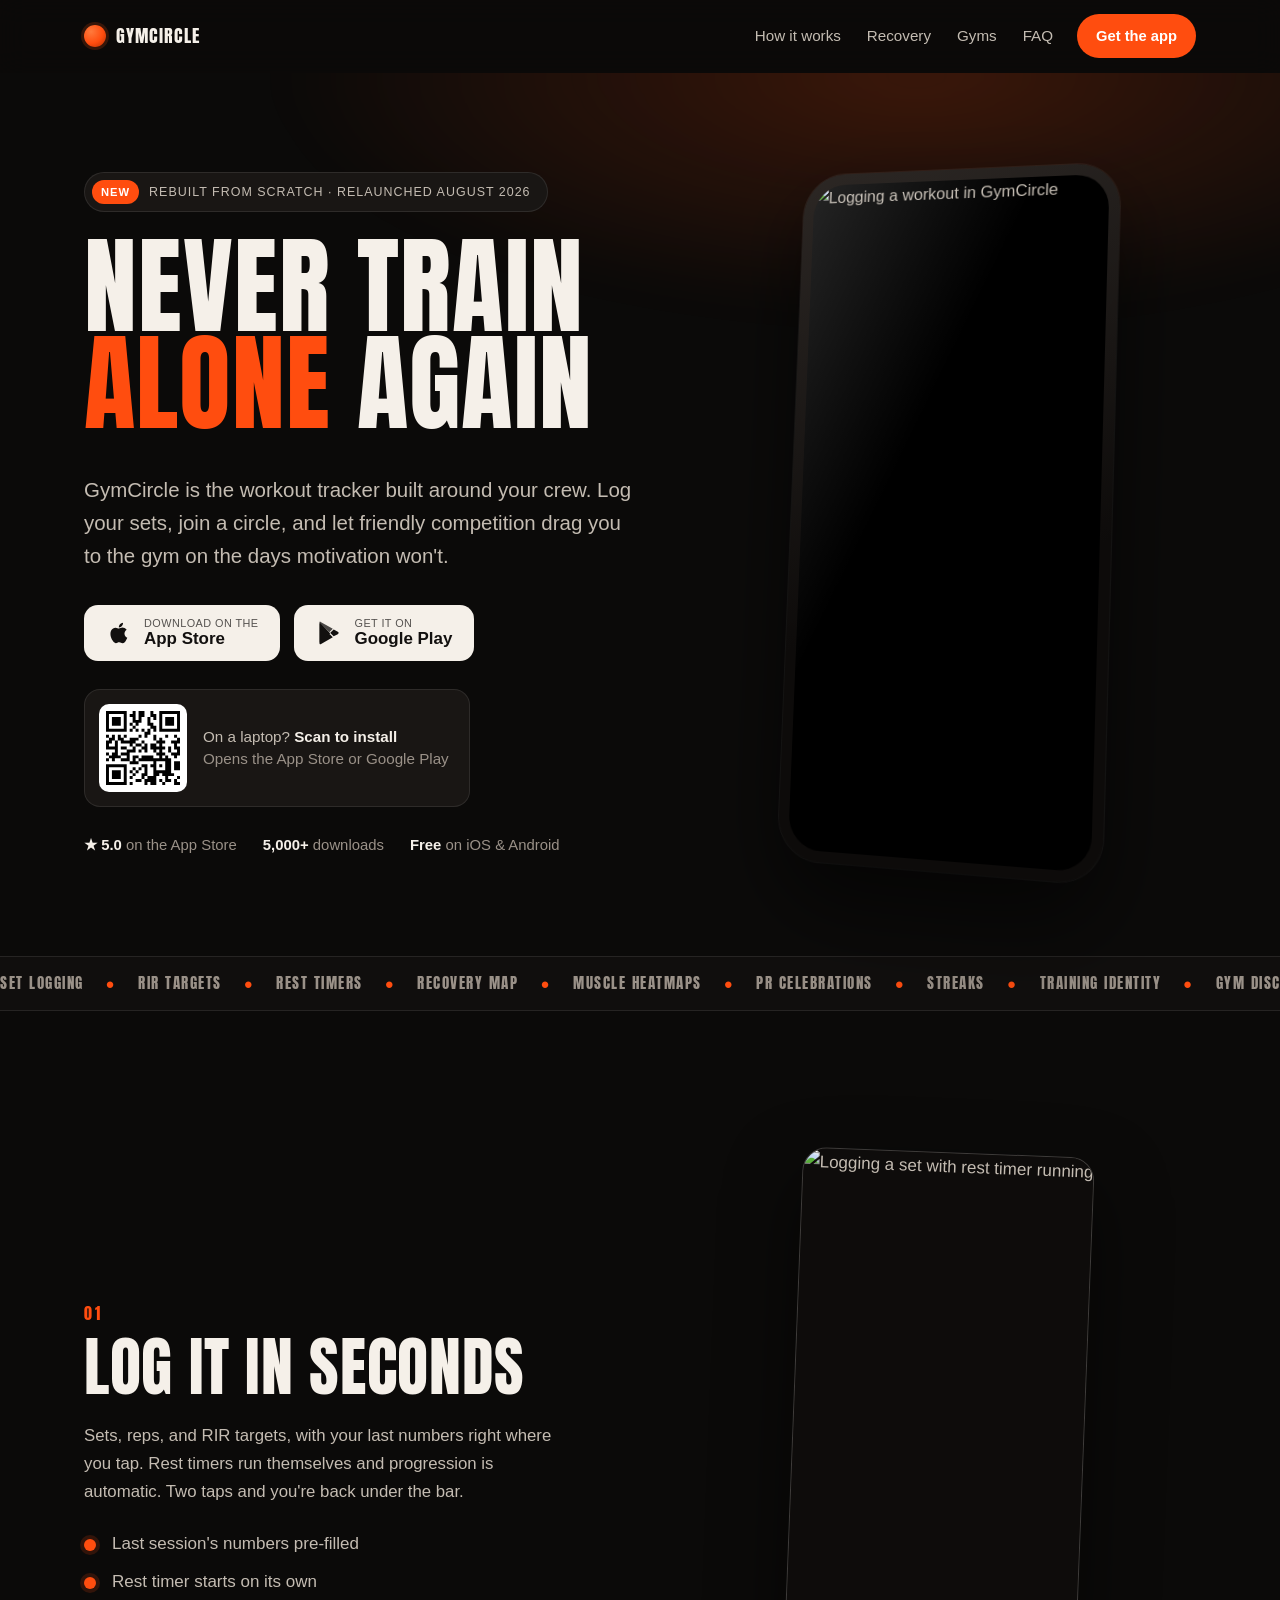
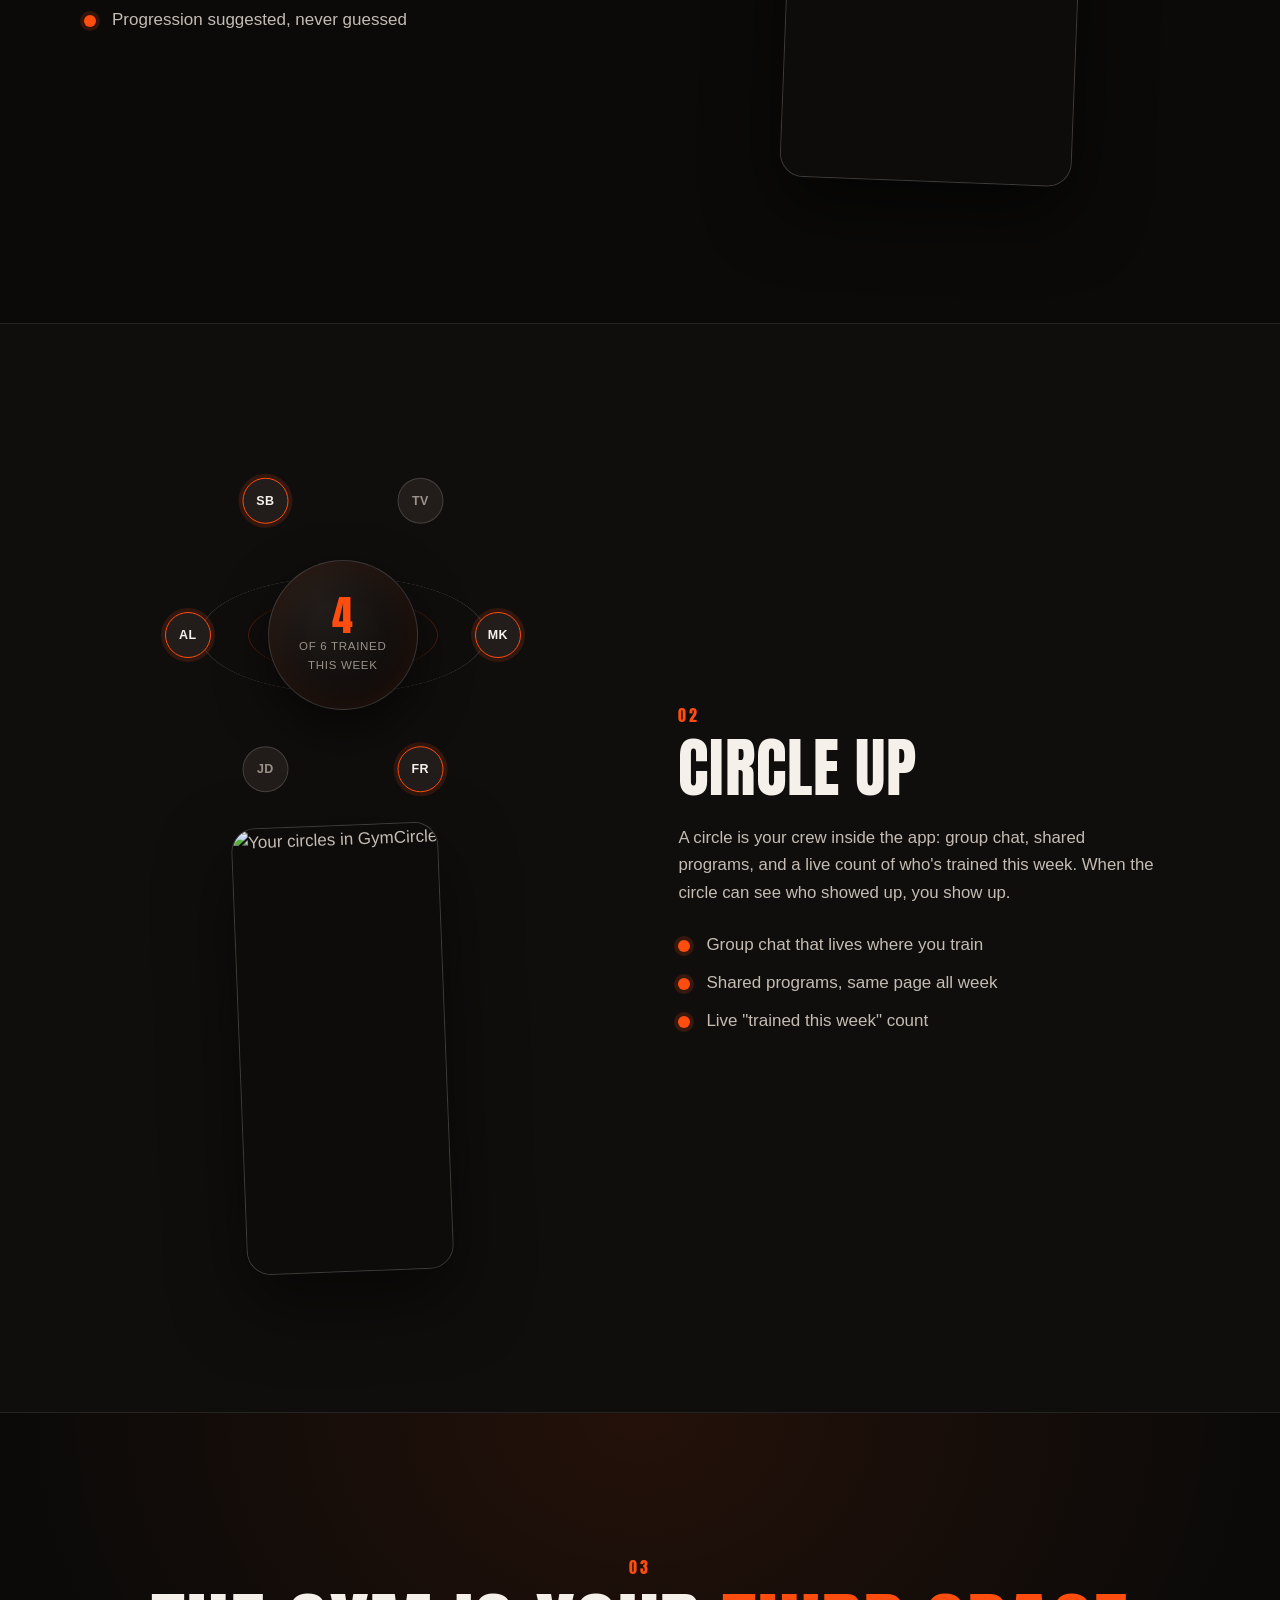
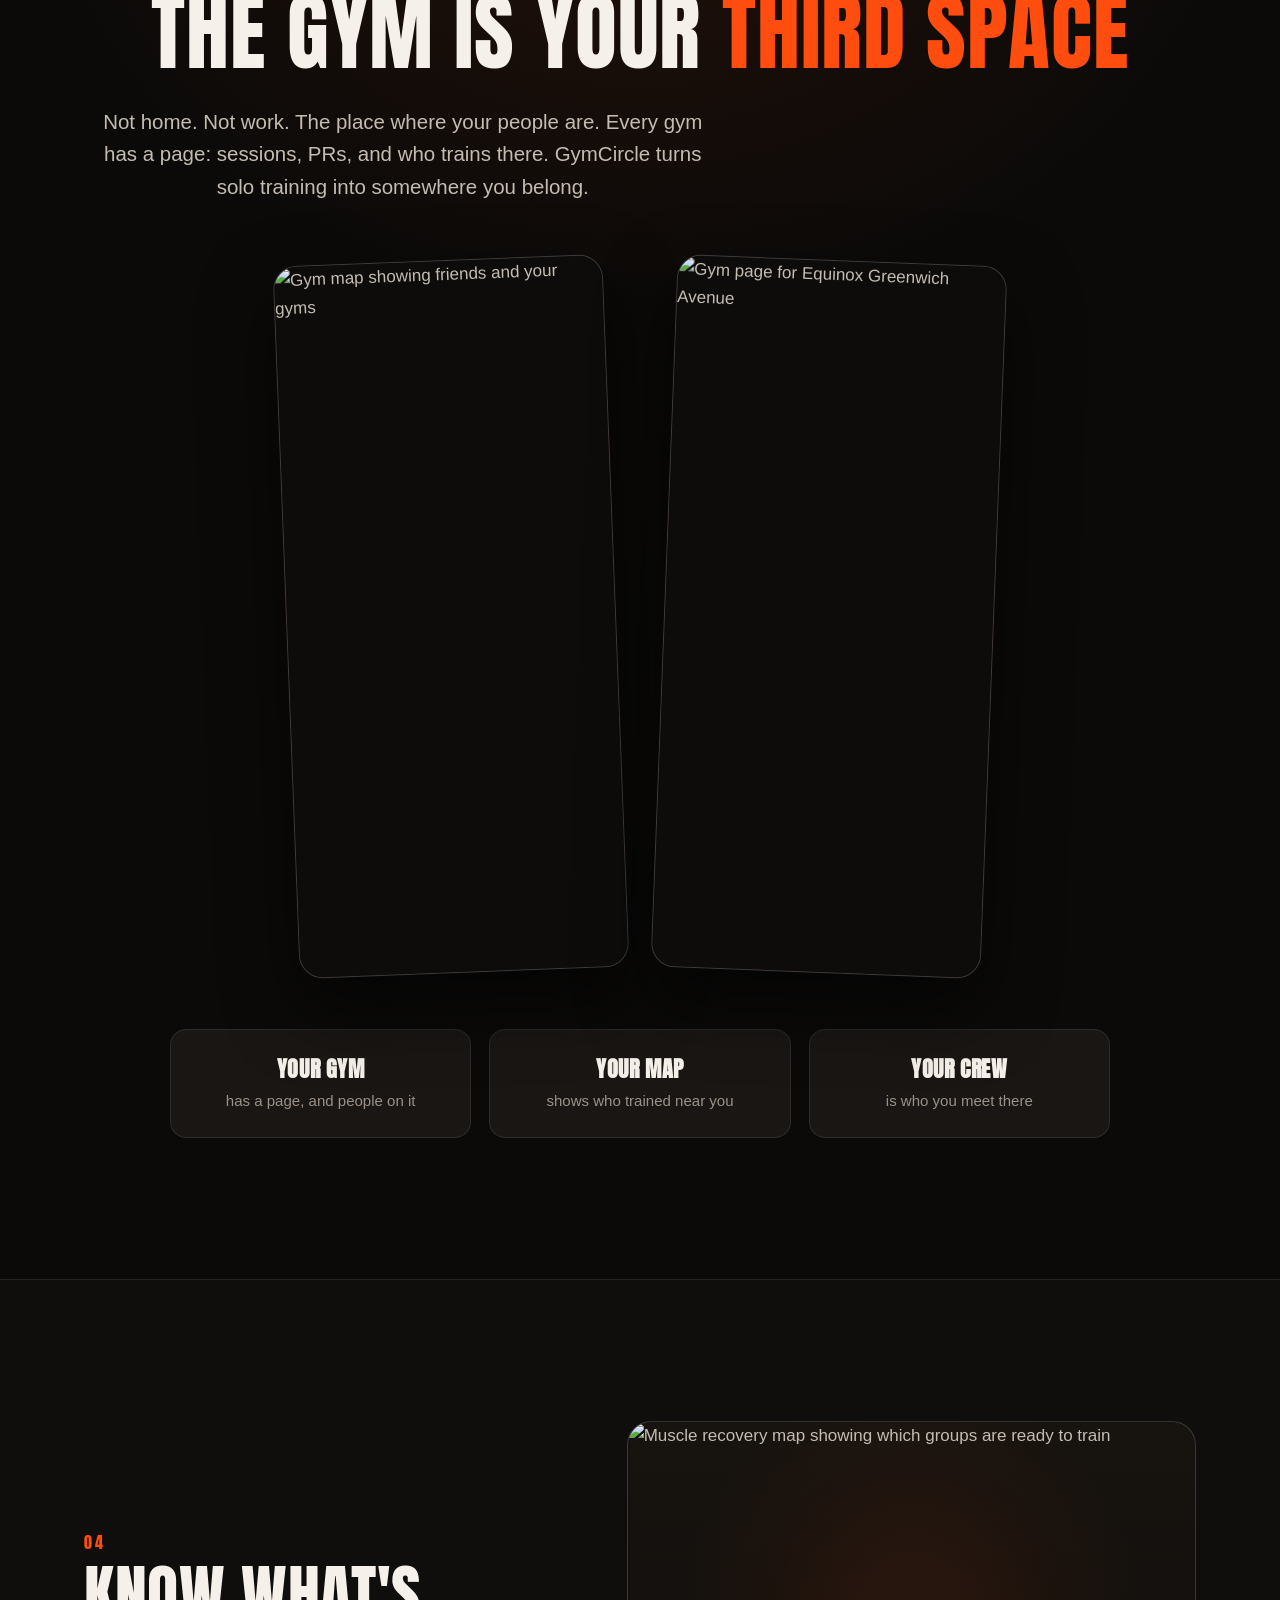
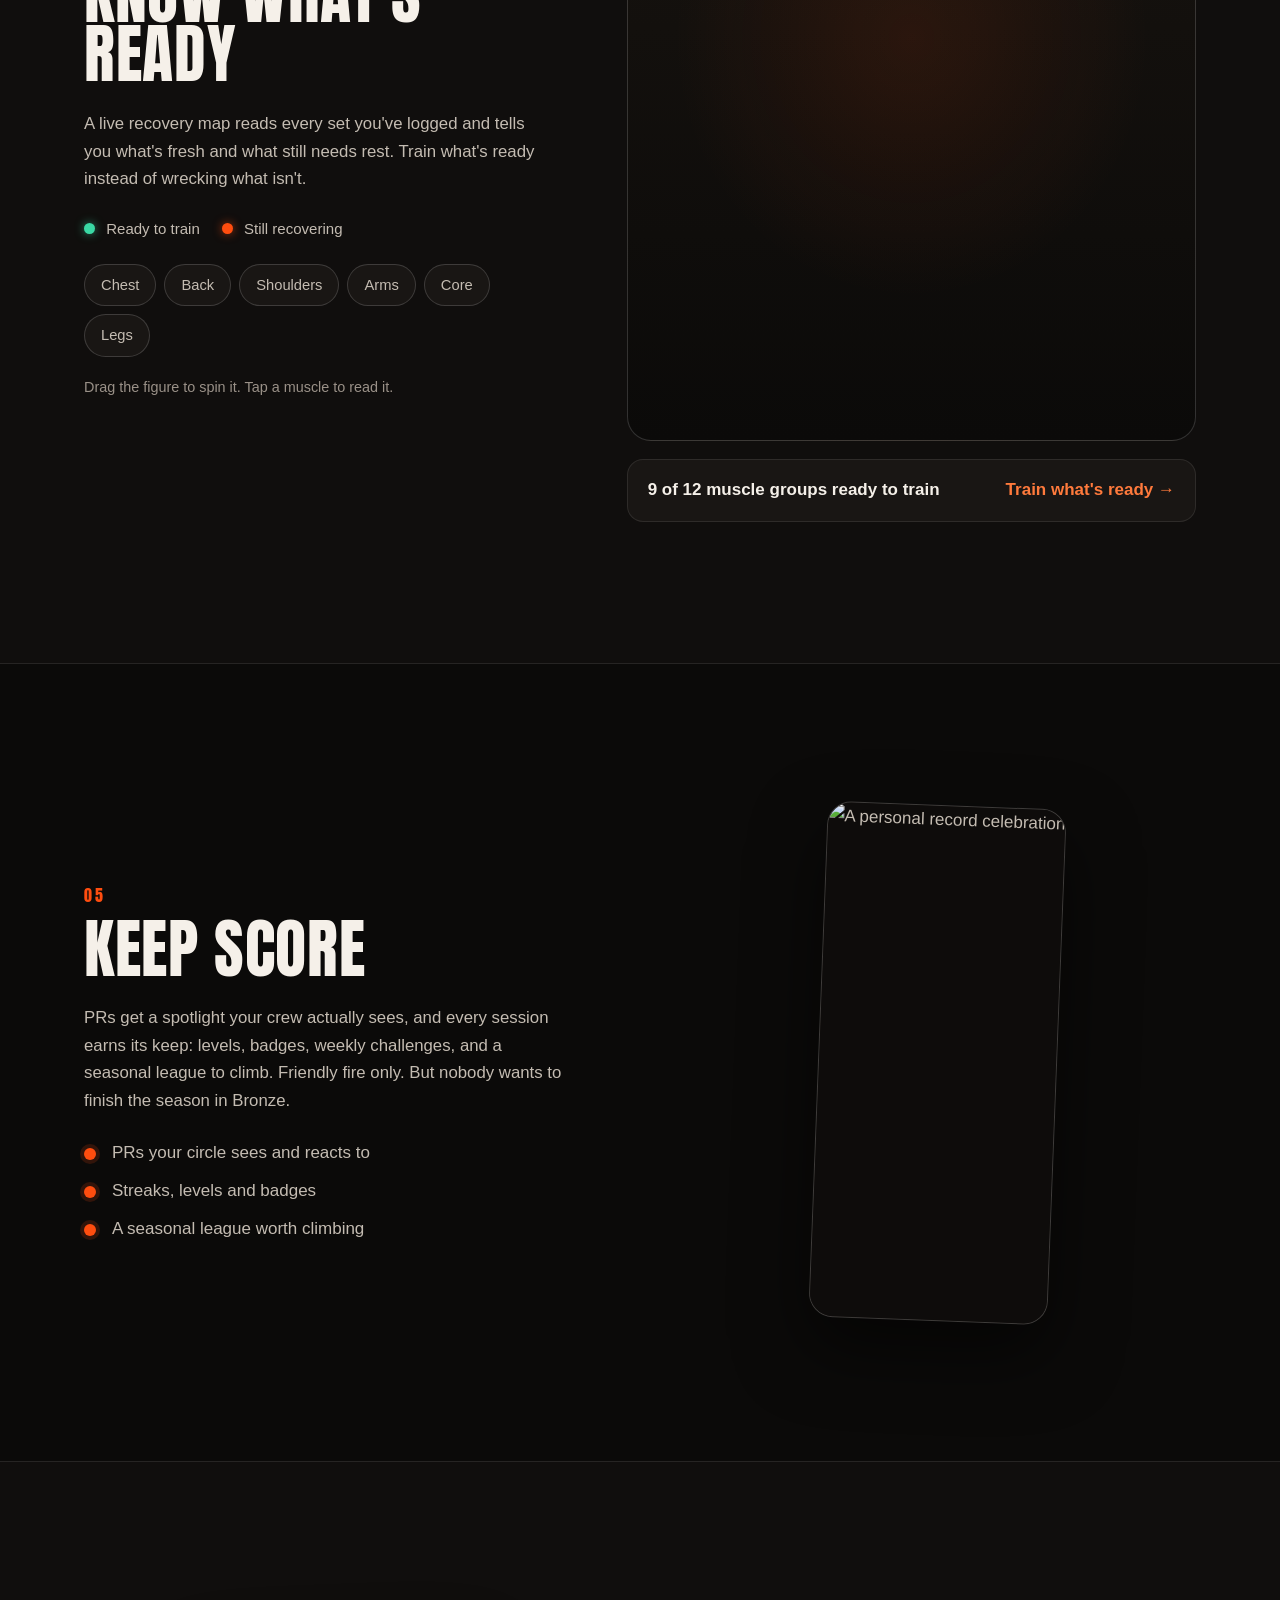
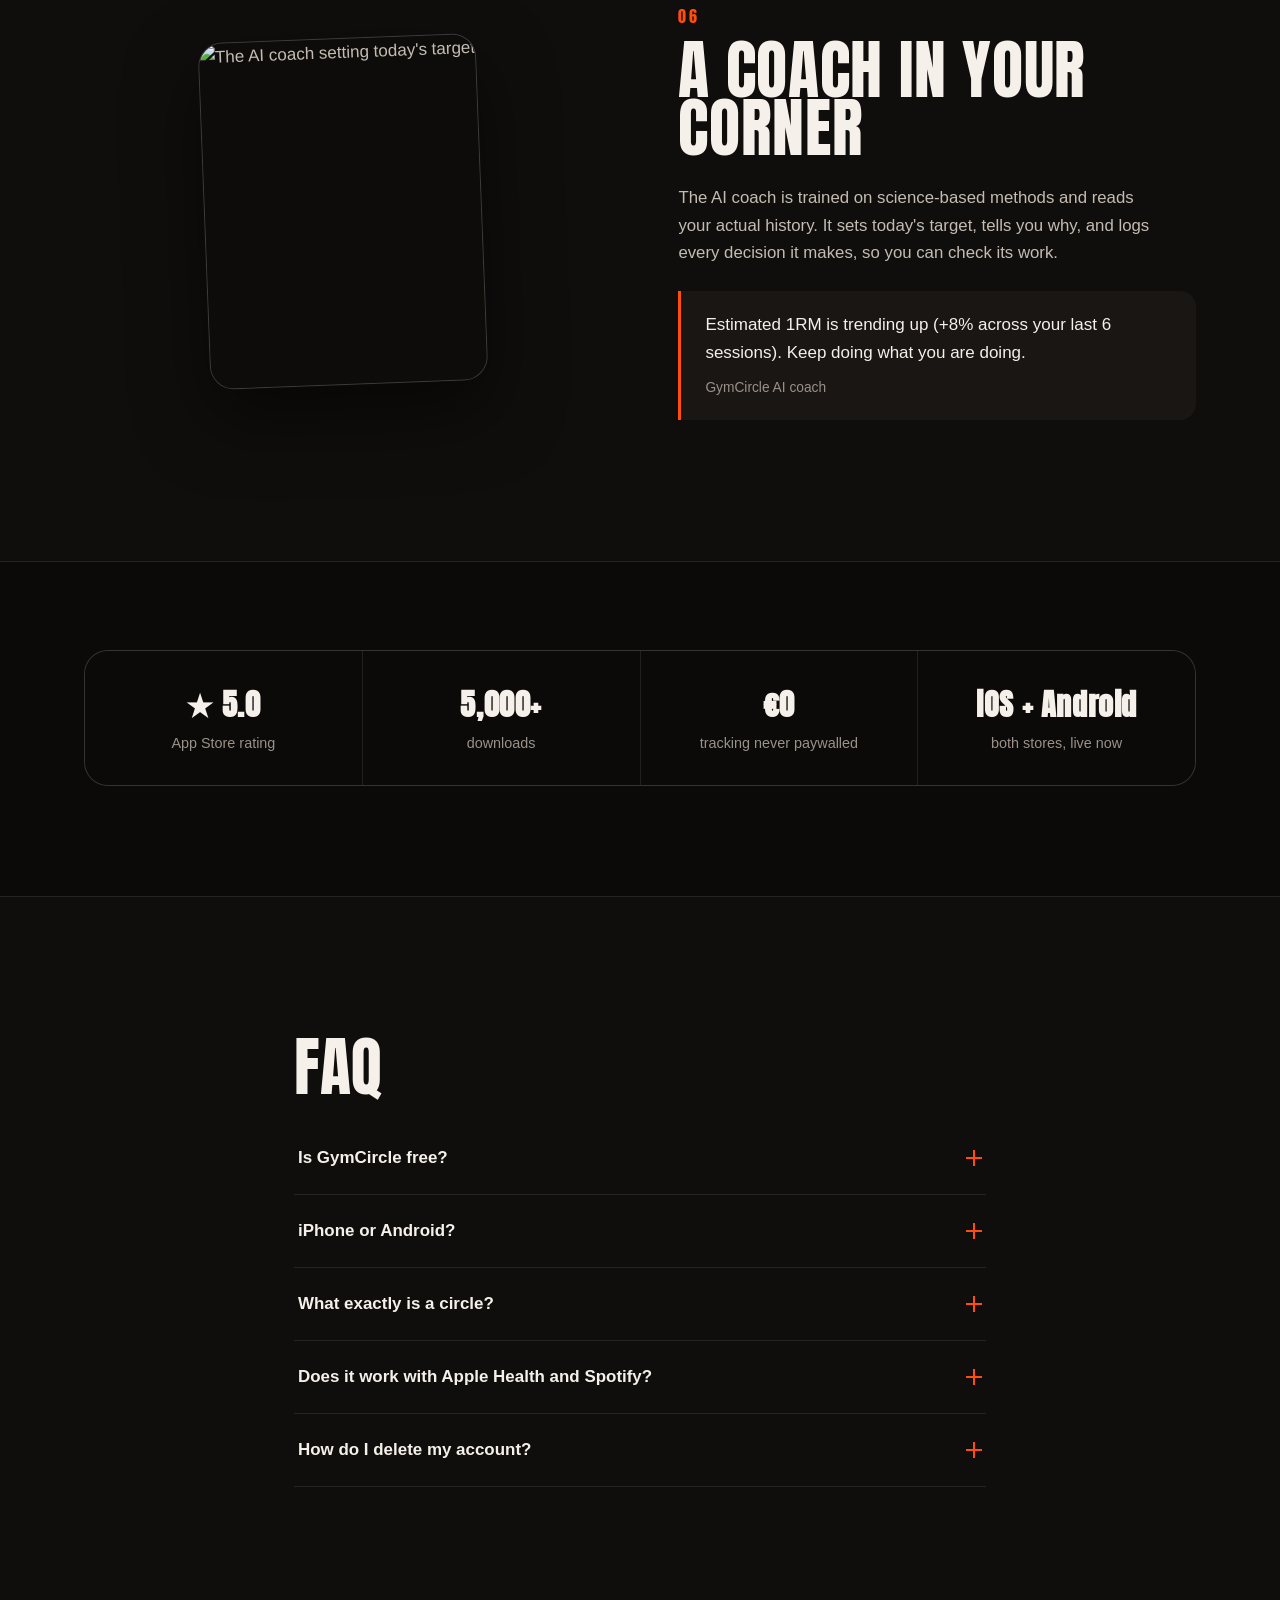
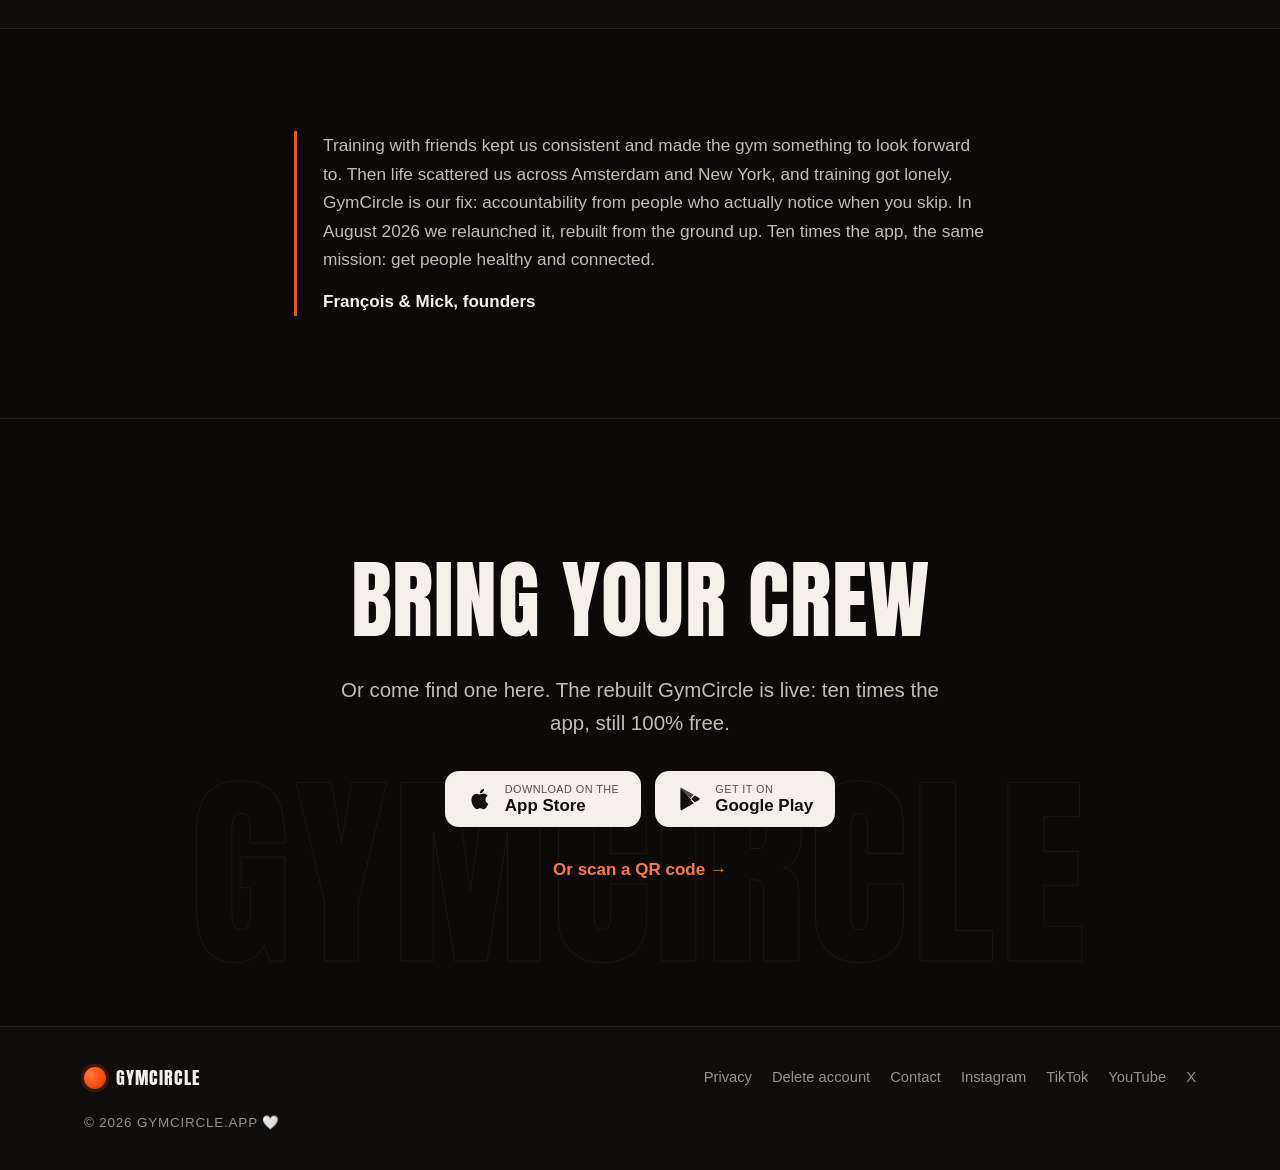
==== gymcircle-site/index.html @ f896c189 "Add rebuilt GymCircle landing page with interactive 3D recovery map Drop-in static replacement for t" ====
<!DOCTYPE html>
<html lang="en">
<head>
<meta charset="UTF-8">
<meta name="viewport" content="width=device-width, initial-scale=1.0">
<title>GymCircle · Social Workout Tracker · Train With Your Crew</title>
<meta name="description" content="The workout tracker built around your crew. Log your sets, join a circle, and let friendly competition drag you to the gym on the days motivation won't. Free on iOS &amp; Android.">
<link rel="canonical" href="https://www.gymcircle.app/">
<meta name="apple-itunes-app" content="app-id=6470938207">
<meta name="theme-color" content="#0B0A09">
<meta property="og:type" content="website">
<meta property="og:url" content="https://www.gymcircle.app/">
<meta property="og:title" content="GymCircle: Never train alone again">
<meta property="og:description" content="The workout tracker built around your crew. Free on iOS &amp; Android.">
<meta property="og:image" content="https://www.gymcircle.app/shots/train.png">
<meta name="twitter:card" content="summary_large_image">
<link rel="icon" href="/favicon.svg" type="image/svg+xml">
<link rel="preload" href="assets/fonts/anton-latin-400-normal.woff2" as="font" type="font/woff2" crossorigin>
<link rel="stylesheet" href="assets/css/styles.css">
<script type="application/ld+json">
{
  "@context": "https://schema.org",
  "@type": "MobileApplication",
  "name": "GymCircle",
  "applicationCategory": "HealthApplication",
  "operatingSystem": "iOS, Android",
  "offers": { "@type": "Offer", "price": "0", "priceCurrency": "USD" },
  "url": "https://www.gymcircle.app/",
  "downloadUrl": "https://apps.apple.com/us/app/gymcircle/id6470938207"
}
</script>
</head>
<body id="top">

<a class="skip-link" href="#main">Skip to content</a>

<!-- ============ NAV ============ -->
<header class="nav" id="nav">
  <div class="wrap nav__inner">
    <a class="brand" href="#top" aria-label="GymCircle home">
      <span class="brand__mark" aria-hidden="true"></span>
      <span class="brand__word">GYMCIRCLE</span>
    </a>
    <nav class="nav__links" aria-label="Primary">
      <a href="#how">How it works</a>
      <a href="#body">Recovery</a>
      <a href="#gyms">Gyms</a>
      <a href="#faq">FAQ</a>
    </nav>
    <button class="btn btn--primary btn--sm js-qr-open" data-track="nav_get_app">Get the app</button>
  </div>
</header>

<main id="main">

<!-- ============ HERO ============ -->
<section class="hero">
  <div class="hero__glow" aria-hidden="true"></div>
  <div class="wrap hero__inner">
    <div class="hero__copy">
      <p class="eyebrow"><span class="eyebrow__tag">NEW</span> Rebuilt from scratch · Relaunched August 2026</p>
      <h1 class="display display--xl">Never train <em>alone</em> again</h1>
      <p class="lede">GymCircle is the workout tracker built around your crew. Log your sets, join a circle, and let friendly competition drag you to the gym on the days motivation won't.</p>

      <div class="cta-row">
        <a class="store-btn" href="https://apps.apple.com/us/app/gymcircle/id6470938207" data-track="hero_appstore">
          <svg class="store-btn__icon" viewBox="0 0 24 24" aria-hidden="true"><path fill="currentColor" d="M17.05 12.54c-.02-2.4 1.96-3.55 2.05-3.61-1.12-1.63-2.86-1.86-3.48-1.89-1.48-.15-2.89.87-3.64.87-.75 0-1.91-.85-3.14-.83-1.61.02-3.1.94-3.93 2.38-1.68 2.9-.43 7.2 1.2 9.55.8 1.15 1.75 2.44 3 2.39 1.21-.05 1.66-.78 3.12-.78 1.46 0 1.87.78 3.14.75 1.3-.02 2.12-1.17 2.91-2.33.92-1.33 1.3-2.62 1.32-2.69-.03-.01-2.53-.97-2.55-3.85M14.7 5.5c.66-.8 1.11-1.92.99-3.03-.95.04-2.11.63-2.8 1.43-.61.71-1.15 1.85-1.01 2.94 1.06.08 2.15-.54 2.82-1.34"/></svg>
          <span><small>Download on the</small><strong>App Store</strong></span>
        </a>
        <a class="store-btn" href="https://play.google.com/store/apps/details?id=gevity.app" data-track="hero_googleplay">
          <svg class="store-btn__icon" viewBox="0 0 24 24" aria-hidden="true"><path fill="currentColor" d="M3.6 2.3c-.3.3-.5.8-.5 1.4v16.6c0 .6.2 1.1.5 1.4l.1.1 9.3-9.3v-.2zM16.3 15.1l-3.1-3.1v-.2l3.1-3.1.1.1 3.7 2.1c1.1.6 1.1 1.6 0 2.2zM15.5 15.9l-3.2-3.2-9.3 9.3c.4.4 1 .4 1.7.1z"/><path fill="currentColor" d="M15.5 8.1 4.7 2c-.7-.4-1.3-.4-1.7 0l9.3 9.3z" opacity=".75"/></svg>
          <span><small>Get it on</small><strong>Google Play</strong></span>
        </a>
      </div>

      <!-- Desktop-only: the conversion leak the old page had. A desktop visitor
           cannot tap a store button; now they can scan straight to the store. -->
      <div class="qr-inline">
        <div class="qr-inline__code js-qr-canvas" data-qr="https://www.gymcircle.app/" aria-hidden="true"></div>
        <p class="qr-inline__text">On a laptop? <strong>Scan to install</strong><br><span class="dim">Opens the App Store or Google Play</span></p>
      </div>

      <ul class="trust" aria-label="At a glance">
        <li><strong>★ 5.0</strong> on the App Store</li>
        <li><strong>5,000+</strong> downloads</li>
        <li><strong>Free</strong> on iOS &amp; Android</li>
      </ul>
    </div>

    <div class="hero__media">
      <div class="phone" data-tilt>
        <div class="phone__screen">
          <!-- Video slot: drops to the real screenshot until a clip exists. -->
          <video class="media" playsinline muted loop preload="none"
                 poster="https://www.gymcircle.app/shots/train.png"
                 data-clip="clips/train.mp4" data-autoplay-in-view
                 aria-label="Logging a workout in GymCircle"></video>
        </div>
        <div class="phone__glare" aria-hidden="true"></div>
      </div>
    </div>
  </div>

  <div class="marquee" aria-hidden="true">
    <div class="marquee__track">
      <span>Set logging</span><i>●</i><span>RIR targets</span><i>●</i><span>Rest timers</span><i>●</i><span>Recovery map</span><i>●</i><span>Muscle heatmaps</span><i>●</i><span>PR celebrations</span><i>●</i><span>Streaks</span><i>●</i><span>Training identity</span><i>●</i><span>Gym discovery</span><i>●</i><span>Science-based programs</span><i>●</i><span>AI coach</span><i>●</i><span>1RM analytics</span><i>●</i><span>Apple Health</span><i>●</i>
      <span>Set logging</span><i>●</i><span>RIR targets</span><i>●</i><span>Rest timers</span><i>●</i><span>Recovery map</span><i>●</i><span>Muscle heatmaps</span><i>●</i><span>PR celebrations</span><i>●</i><span>Streaks</span><i>●</i><span>Training identity</span><i>●</i><span>Gym discovery</span><i>●</i><span>Science-based programs</span><i>●</i><span>AI coach</span><i>●</i><span>1RM analytics</span><i>●</i><span>Apple Health</span><i>●</i>
    </div>
  </div>
</section>

<!-- ============ 01 LOG IT ============ -->
<section class="feature" id="how">
  <div class="wrap feature__grid">
    <div class="feature__copy">
      <p class="step">01</p>
      <h2 class="display">Log it in seconds</h2>
      <p class="body">Sets, reps, and RIR targets, with your last numbers right where you tap. Rest timers run themselves and progression is automatic. Two taps and you're back under the bar.</p>
      <ul class="ticks">
        <li>Last session's numbers pre-filled</li>
        <li>Rest timer starts on its own</li>
        <li>Progression suggested, never guessed</li>
      </ul>
    </div>
    <div class="feature__media">
      <figure class="shot shot--tilt-r">
        <video class="media" playsinline muted loop preload="none"
               poster="https://www.gymcircle.app/shots/train.png"
               data-clip="clips/logging.mp4" data-autoplay-in-view
               aria-label="Logging a set with rest timer running"></video>
      </figure>
    </div>
  </div>
</section>

<!-- ============ 02 CIRCLE UP ============ -->
<section class="feature feature--alt">
  <div class="wrap feature__grid feature__grid--rev">
    <div class="feature__copy">
      <p class="step">02</p>
      <h2 class="display">Circle up</h2>
      <p class="body">A circle is your crew inside the app: group chat, shared programs, and a live count of who's trained this week. When the circle can see who showed up, you show up.</p>
      <ul class="ticks">
        <li>Group chat that lives where you train</li>
        <li>Shared programs, same page all week</li>
        <li>Live "trained this week" count</li>
      </ul>
    </div>
    <div class="feature__media">
      <!-- CSS-3D orbit: makes the word "circle" literal, costs no JS library. -->
      <div class="orbit" aria-hidden="true">
        <div class="orbit__ring"></div>
        <div class="orbit__ring orbit__ring--2"></div>
        <div class="orbit__core">
          <span class="orbit__count">4</span>
          <span class="orbit__label">of 6 trained<br>this week</span>
        </div>
        <div class="orbit__sats">
          <span class="sat sat--on" style="--i:0">MK</span>
          <span class="sat sat--on" style="--i:1">FR</span>
          <span class="sat" style="--i:2">JD</span>
          <span class="sat sat--on" style="--i:3">AL</span>
          <span class="sat sat--on" style="--i:4">SB</span>
          <span class="sat" style="--i:5">TV</span>
        </div>
      </div>
      <figure class="shot shot--tilt-l shot--sm">
        <img class="media" loading="lazy" src="https://www.gymcircle.app/shots/circles.png" alt="Your circles in GymCircle">
      </figure>
    </div>
  </div>
</section>

<!-- ============ 03 THIRD SPACE (promoted) ============ -->
<section class="third" id="gyms">
  <div class="wrap">
    <p class="step step--center">03</p>
    <h2 class="display display--lg center">The gym is your <em>third space</em></h2>
    <p class="lede center narrow">Not home. Not work. The place where your people are. Every gym has a page: sessions, PRs, and who trains there. GymCircle turns solo training into somewhere you belong.</p>
    <div class="third__media">
      <figure class="shot shot--tilt-l">
        <img class="media" loading="lazy" src="https://www.gymcircle.app/shots/map.png" alt="Gym map showing friends and your gyms">
      </figure>
      <figure class="shot shot--tilt-r">
        <img class="media" loading="lazy" src="https://www.gymcircle.app/shots/gympage.png" alt="Gym page for Equinox Greenwich Avenue">
      </figure>
    </div>
    <div class="third__stats">
      <div><strong>Your gym</strong><span>has a page, and people on it</span></div>
      <div><strong>Your map</strong><span>shows who trained near you</span></div>
      <div><strong>Your crew</strong><span>is who you meet there</span></div>
    </div>
  </div>
</section>

<!-- ============ 04 3D RECOVERY BODY ============ -->
<section class="body3d" id="body">
  <div class="wrap body3d__grid">
    <div class="feature__copy">
      <p class="step">04</p>
      <h2 class="display">Know what's ready</h2>
      <p class="body">A live recovery map reads every set you've logged and tells you what's fresh and what still needs rest. Train what's ready instead of wrecking what isn't.</p>
      <ul class="legend">
        <li><span class="dot dot--ready"></span> Ready to train</li>
        <li><span class="dot dot--worked"></span> Still recovering</li>
      </ul>
      <ul class="muscle-list js-muscle-list">
        <li><button type="button" data-muscle="chest">Chest</button></li>
        <li><button type="button" data-muscle="back">Back</button></li>
        <li><button type="button" data-muscle="shoulders">Shoulders</button></li>
        <li><button type="button" data-muscle="arms">Arms</button></li>
        <li><button type="button" data-muscle="core">Core</button></li>
        <li><button type="button" data-muscle="legs">Legs</button></li>
      </ul>
      <p class="dim small">Drag the figure to spin it. Tap a muscle to read it.</p>
    </div>

    <div class="body3d__stage">
      <div class="body3d__canvas js-body3d"
           data-fallback="https://www.gymcircle.app/shots/recovery-body.png"
           role="img"
           aria-label="Interactive 3D recovery map showing which muscle groups are ready to train">
        <noscript><img src="https://www.gymcircle.app/shots/recovery-body.png" alt="Muscle recovery map"></noscript>
      </div>
      <div class="body3d__readout">
        <p class="body3d__pick js-body3d-pick">9 of 12 muscle groups ready to train</p>
        <a class="link-arrow" href="#download" data-track="body_cta">Train what's ready →</a>
      </div>
    </div>
  </div>
</section>

<!-- ============ 05 KEEP SCORE ============ -->
<section class="feature">
  <div class="wrap feature__grid">
    <div class="feature__copy">
      <p class="step">05</p>
      <h2 class="display">Keep score</h2>
      <p class="body">PRs get a spotlight your crew actually sees, and every session earns its keep: levels, badges, weekly challenges, and a seasonal league to climb. Friendly fire only. But nobody wants to finish the season in Bronze.</p>
      <ul class="ticks">
        <li>PRs your circle sees and reacts to</li>
        <li>Streaks, levels and badges</li>
        <li>A seasonal league worth climbing</li>
      </ul>
    </div>
    <div class="feature__media">
      <figure class="shot shot--tilt-r">
        <video class="media" playsinline muted loop preload="none"
               poster="https://www.gymcircle.app/shots/train.png"
               data-clip="clips/pr.mp4" data-autoplay-in-view
               aria-label="A personal record celebration"></video>
      </figure>
    </div>
  </div>
</section>

<!-- ============ 06 COACH ============ -->
<section class="feature feature--alt">
  <div class="wrap feature__grid feature__grid--rev">
    <div class="feature__copy">
      <p class="step">06</p>
      <h2 class="display">A coach in your corner</h2>
      <p class="body">The AI coach is trained on science-based methods and reads your actual history. It sets today's target, tells you why, and logs every decision it makes, so you can check its work.</p>
      <blockquote class="pull">
        Estimated 1RM is trending up (+8% across your last 6 sessions). Keep doing what you are doing.
        <cite>GymCircle AI coach</cite>
      </blockquote>
    </div>
    <div class="feature__media">
      <figure class="shot shot--tilt-l shot--card">
        <img class="media" loading="lazy" src="https://www.gymcircle.app/shots/coach-target.png" alt="The AI coach setting today's target">
      </figure>
    </div>
  </div>
</section>

<!-- ============ SOCIAL PROOF ============
     Only verifiable facts ship by default. Real App Store reviews render here
     as soon as you fill REVIEWS in assets/js/main.js — nothing invented. -->
<section class="proof" id="proof">
  <div class="wrap">
    <div class="proof__bar">
      <div><strong>★ 5.0</strong><span>App Store rating</span></div>
      <div><strong>5,000+</strong><span>downloads</span></div>
      <div><strong>€0</strong><span>tracking never paywalled</span></div>
      <div><strong>iOS + Android</strong><span>both stores, live now</span></div>
    </div>
    <div class="proof__reviews js-reviews" hidden></div>
  </div>
</section>

<!-- ============ FAQ ============ -->
<section class="faq" id="faq">
  <div class="wrap wrap--narrow">
    <h2 class="display">FAQ</h2>
    <div class="acc js-acc">
      <div class="acc__item">
        <h3><button type="button" class="acc__btn" aria-expanded="false">Is GymCircle free?<span class="acc__icon" aria-hidden="true"></span></button></h3>
        <div class="acc__panel"><p>Yes. Download, log workouts, join circles, all free. There's a marketplace where creators share and sell training programs, but tracking is never paywalled.</p></div>
      </div>
      <div class="acc__item">
        <h3><button type="button" class="acc__btn" aria-expanded="false">iPhone or Android?<span class="acc__icon" aria-hidden="true"></span></button></h3>
        <div class="acc__panel"><p>Both. GymCircle is on the App Store and Google Play.</p></div>
      </div>
      <div class="acc__item">
        <h3><button type="button" class="acc__btn" aria-expanded="false">What exactly is a circle?<span class="acc__icon" aria-hidden="true"></span></button></h3>
        <div class="acc__panel"><p>Your training crew inside the app: its own chat, shared programs, and a live view of who's trained this week. Bring your gym friends or find new ones at your gym.</p></div>
      </div>
      <div class="acc__item">
        <h3><button type="button" class="acc__btn" aria-expanded="false">Does it work with Apple Health and Spotify?<span class="acc__icon" aria-hidden="true"></span></button></h3>
        <div class="acc__panel"><p>Yes. Workouts sync to Apple Health, and you can control your Spotify soundtrack without leaving the app.</p></div>
      </div>
      <div class="acc__item">
        <h3><button type="button" class="acc__btn" aria-expanded="false">How do I delete my account?<span class="acc__icon" aria-hidden="true"></span></button></h3>
        <div class="acc__panel"><p>In the app under Settings → Account, or via <a href="/delete.html">this page</a>. Questions: <a href="mailto:hello@gymcircle.app">hello@gymcircle.app</a>.</p></div>
      </div>
    </div>
  </div>
</section>

<!-- ============ FOUNDERS ============ -->
<section class="founders">
  <div class="wrap wrap--narrow">
    <blockquote class="founders__quote">
      <p>Training with friends kept us consistent and made the gym something to look forward to. Then life scattered us across Amsterdam and New York, and training got lonely. GymCircle is our fix: accountability from people who actually notice when you skip. In August 2026 we relaunched it, rebuilt from the ground up. Ten times the app, the same mission: get people healthy and connected.</p>
      <cite>François &amp; Mick, founders</cite>
    </blockquote>
  </div>
</section>

<!-- ============ FINAL CTA ============ -->
<section class="final" id="download">
  <div class="final__ghost" aria-hidden="true">GYMCIRCLE</div>
  <div class="wrap final__inner">
    <h2 class="display display--lg">Bring your crew</h2>
    <p class="lede">Or come find one here. The rebuilt GymCircle is live: ten times the app, still 100% free.</p>
    <div class="cta-row cta-row--center">
      <a class="store-btn" href="https://apps.apple.com/us/app/gymcircle/id6470938207" data-track="final_appstore">
        <svg class="store-btn__icon" viewBox="0 0 24 24" aria-hidden="true"><path fill="currentColor" d="M17.05 12.54c-.02-2.4 1.96-3.55 2.05-3.61-1.12-1.63-2.86-1.86-3.48-1.89-1.48-.15-2.89.87-3.64.87-.75 0-1.91-.85-3.14-.83-1.61.02-3.1.94-3.93 2.38-1.68 2.9-.43 7.2 1.2 9.55.8 1.15 1.75 2.44 3 2.39 1.21-.05 1.66-.78 3.12-.78 1.46 0 1.87.78 3.14.75 1.3-.02 2.12-1.17 2.91-2.33.92-1.33 1.3-2.62 1.32-2.69-.03-.01-2.53-.97-2.55-3.85M14.7 5.5c.66-.8 1.11-1.92.99-3.03-.95.04-2.11.63-2.8 1.43-.61.71-1.15 1.85-1.01 2.94 1.06.08 2.15-.54 2.82-1.34"/></svg>
        <span><small>Download on the</small><strong>App Store</strong></span>
      </a>
      <a class="store-btn" href="https://play.google.com/store/apps/details?id=gevity.app" data-track="final_googleplay">
        <svg class="store-btn__icon" viewBox="0 0 24 24" aria-hidden="true"><path fill="currentColor" d="M3.6 2.3c-.3.3-.5.8-.5 1.4v16.6c0 .6.2 1.1.5 1.4l.1.1 9.3-9.3v-.2zM16.3 15.1l-3.1-3.1v-.2l3.1-3.1.1.1 3.7 2.1c1.1.6 1.1 1.6 0 2.2zM15.5 15.9l-3.2-3.2-9.3 9.3c.4.4 1 .4 1.7.1z"/><path fill="currentColor" d="M15.5 8.1 4.7 2c-.7-.4-1.3-.4-1.7 0l9.3 9.3z" opacity=".75"/></svg>
        <span><small>Get it on</small><strong>Google Play</strong></span>
      </a>
    </div>
    <button class="link-arrow js-qr-open" data-track="final_qr">Or scan a QR code →</button>
  </div>
</section>

</main>

<!-- ============ FOOTER ============ -->
<footer class="foot">
  <div class="wrap foot__inner">
    <a class="brand" href="#top">
      <span class="brand__mark" aria-hidden="true"></span>
      <span class="brand__word">GYMCIRCLE</span>
    </a>
    <nav class="foot__links" aria-label="Footer">
      <a href="/privacy.html">Privacy</a>
      <a href="/delete.html">Delete account</a>
      <a href="mailto:hello@gymcircle.app">Contact</a>
      <a href="https://www.instagram.com/gymcircle.app">Instagram</a>
      <a href="https://www.tiktok.com/@gymcircle.app">TikTok</a>
      <a href="https://www.youtube.com/@gymcircle_app">YouTube</a>
      <a href="https://x.com/gymcircle_app">X</a>
    </nav>
    <p class="foot__copy">© 2026 GYMCIRCLE.APP 🤍</p>
  </div>
</footer>

<!-- ============ QR MODAL ============ -->
<div class="modal" id="qr-modal" hidden>
  <div class="modal__backdrop js-qr-close"></div>
  <div class="modal__card" role="dialog" aria-modal="true" aria-labelledby="qr-title">
    <button class="modal__x js-qr-close" aria-label="Close">×</button>
    <h2 id="qr-title" class="display">Scan to install</h2>
    <p class="dim">Point your phone's camera at the code. It opens the App Store or Google Play automatically.</p>
    <div class="modal__qr js-qr-canvas" data-qr="https://www.gymcircle.app/" aria-hidden="true"></div>
    <div class="cta-row cta-row--center">
      <a class="store-btn store-btn--sm" href="https://apps.apple.com/us/app/gymcircle/id6470938207" data-track="modal_appstore"><span><strong>App Store</strong></span></a>
      <a class="store-btn store-btn--sm" href="https://play.google.com/store/apps/details?id=gevity.app" data-track="modal_googleplay"><span><strong>Google Play</strong></span></a>
    </div>
  </div>
</div>

<script src="assets/js/main.js" type="module"></script>
</body>
</html>
---- gymcircle-site/assets/css/styles.css ----
/* ==========================================================================
   GymCircle — landing page
   Design language kept from the live site (near-black + orange + condensed
   display type). What changed is legibility, hierarchy and proof.
   Every body-text colour below clears WCAG AA on its own background.
   ========================================================================== */

/* Display face, self-hosted (19KB latin subset). No Google Fonts request:
   faster, and no third-party call from an EU-facing page.
   Swap in GymCircle's own licensed condensed face here if there is one — the
   rest of the stylesheet only ever refers to --font-display. */
@font-face{
  font-family:'Anton'; font-style:normal; font-weight:400; font-display:swap;
  src:url('../fonts/anton-latin-400-normal.woff2') format('woff2');
  unicode-range:U+0000-00FF,U+0131,U+0152-0153,U+02BB-02BC,U+02C6,U+02DA,U+02DC,
    U+0304,U+0308,U+0329,U+2000-206F,U+2074,U+20AC,U+2122,U+2191,U+2193,U+2212,
    U+2215,U+FEFF,U+FFFD;
}
@font-face{
  font-family:'Anton'; font-style:normal; font-weight:400; font-display:swap;
  src:url('../fonts/anton-latin-ext-400-normal.woff2') format('woff2');
  unicode-range:U+0100-02AF,U+0304,U+0308,U+0329,U+1E00-1E9F,U+1EF2-1EFF,
    U+2020,U+20A0-20AB,U+20AD-20C0,U+2113,U+2C60-2C7F,U+A720-A7FF;
}

:root{
  /* Surfaces */
  --bg:        #0B0A09;
  --bg-2:      #100E0D;
  --surface:   #191614;
  --surface-2: #221D1A;
  --line:      rgba(255,255,255,.09);
  --line-2:    rgba(255,255,255,.16);

  /* Text — contrast ratios on --bg noted, all AA or better */
  --ink:  #F5F0E9;  /* 17.4:1 */
  --body: #C4BCB2;  /* 10.4:1  — was ~4.0:1 on the old page */
  --dim:  #9A9188;  /*  6.1:1  — meta only */

  /* Brand */
  --orange:   #FF4D0F;
  --orange-2: #FF7A3C;
  --ready:    #3AD8A4;

  /* System */
  --r-sm: 10px; --r: 16px; --r-lg: 24px; --r-xl: 32px;
  --gut: clamp(20px, 5vw, 64px);
  --sec: clamp(72px, 11vw, 152px);

  --font-display: 'Anton', 'Oswald', 'Haettenschweiler', 'Arial Narrow Bold',
                  Impact, 'Franklin Gothic Bold', sans-serif;
  --font-body: -apple-system, BlinkMacSystemFont, 'Segoe UI', Inter, Roboto,
               Helvetica, Arial, sans-serif;
}

*,*::before,*::after{ box-sizing:border-box; }
html{ -webkit-text-size-adjust:100%; scroll-behavior:smooth; }
body{
  margin:0; background:var(--bg); color:var(--body);
  font-family:var(--font-body); font-size:17px; line-height:1.65;
  -webkit-font-smoothing:antialiased; overflow-x:hidden;
}
img,video,svg{ max-width:100%; display:block; }
a{ color:inherit; }
button{ font:inherit; color:inherit; }

@media (prefers-reduced-motion: reduce){
  html{ scroll-behavior:auto; }
  *,*::before,*::after{ animation-duration:.01ms !important; animation-iteration-count:1 !important; transition-duration:.01ms !important; }
}

.skip-link{
  position:absolute; left:-9999px; top:0; z-index:200;
  background:var(--orange); color:#fff; padding:12px 20px; border-radius:0 0 var(--r-sm) 0;
}
.skip-link:focus{ left:0; }

:focus-visible{ outline:2px solid var(--orange-2); outline-offset:3px; border-radius:4px; }

/* ---------- Layout ---------- */
.wrap{ width:100%; max-width:1240px; margin-inline:auto; padding-inline:var(--gut); }
.wrap--narrow{ max-width:820px; }
.center{ text-align:center; }
.narrow{ max-width:660px; margin-inline:auto; }

/* ---------- Type ---------- */
.display{
  font-family:var(--font-display); font-weight:400;
  text-transform:uppercase; letter-spacing:.01em; line-height:.92;
  color:var(--ink); margin:0 0 .4em;
  font-size:clamp(2.4rem, 6vw, 4rem);
}
.display--lg{ font-size:clamp(2.8rem, 8vw, 5.4rem); }
.display--xl{ font-size:clamp(3.2rem, 9.5vw, 6.6rem); }
.display em{ font-style:normal; color:var(--orange); }

.lede{ font-size:clamp(1.05rem, 1.7vw, 1.28rem); line-height:1.6; color:var(--body); max-width:56ch; margin:0 0 2rem; }
.body{ font-size:1.05rem; color:var(--body); max-width:52ch; margin:0 0 1.5rem; }
.small{ font-size:.9rem; }
.dim{ color:var(--dim); }

.eyebrow{
  display:inline-flex; align-items:center; gap:10px;
  font-size:.78rem; letter-spacing:.08em; text-transform:uppercase;
  color:var(--body); background:var(--surface); border:1px solid var(--line);
  padding:7px 16px 7px 7px; border-radius:999px; margin:0 0 1.6rem;
}
.eyebrow__tag{ background:var(--orange); color:#fff; font-weight:700; padding:3px 9px; border-radius:999px; font-size:.7rem; }

.step{
  font-family:var(--font-display); color:var(--orange);
  font-size:1rem; letter-spacing:.18em; margin:0 0 .7rem;
}
.step--center{ text-align:center; }

/* ---------- Buttons ---------- */
.btn{
  display:inline-flex; align-items:center; justify-content:center; gap:8px;
  border:1px solid transparent; border-radius:999px; cursor:pointer;
  padding:12px 24px; font-weight:650; text-decoration:none;
  transition:transform .18s ease, background .18s ease, border-color .18s ease;
}
.btn--primary{ background:var(--orange); color:#fff; }
.btn--primary:hover{ background:var(--orange-2); transform:translateY(-1px); }
.btn--sm{ padding:9px 18px; font-size:.92rem; }

.store-btn{
  display:inline-flex; align-items:center; gap:12px; text-decoration:none;
  background:var(--ink); color:#12100F;
  padding:12px 22px; border-radius:14px; min-height:56px;
  transition:transform .18s ease, box-shadow .18s ease;
}
.store-btn:hover{ transform:translateY(-2px); box-shadow:0 14px 30px rgba(0,0,0,.5); }
.store-btn__icon{ width:26px; height:26px; flex:none; }
.store-btn span{ display:flex; flex-direction:column; line-height:1.15; text-align:left; }
.store-btn small{ font-size:.68rem; letter-spacing:.04em; text-transform:uppercase; opacity:.7; }
.store-btn strong{ font-size:1.06rem; font-weight:700; }
.store-btn--sm{ padding:10px 18px; min-height:44px; }

.cta-row{ display:flex; flex-wrap:wrap; gap:14px; margin-bottom:1.8rem; }
.cta-row--center{ justify-content:center; }

.link-arrow{
  background:none; border:0; padding:0; cursor:pointer;
  color:var(--orange-2); font-weight:600; text-decoration:none;
  border-bottom:1px solid transparent; transition:border-color .2s;
}
.link-arrow:hover{ border-bottom-color:var(--orange-2); }

/* ---------- Nav ---------- */
.nav{
  position:sticky; top:0; z-index:60;
  background:color-mix(in srgb, var(--bg) 82%, transparent);
  backdrop-filter:blur(14px); border-bottom:1px solid transparent;
  transition:border-color .25s, background .25s;
}
.nav.is-stuck{ border-bottom-color:var(--line); background:color-mix(in srgb, var(--bg) 94%, transparent); }
.nav__inner{ display:flex; align-items:center; gap:24px; height:72px; }
.brand{ display:flex; align-items:center; gap:10px; text-decoration:none; margin-right:auto; }
.brand__mark{
  width:22px; height:22px; border-radius:50%;
  background:radial-gradient(circle at 32% 30%, var(--orange-2), var(--orange) 55%, #B32E00);
  box-shadow:0 0 0 3px rgba(255,77,15,.18);
}
.brand__word{ font-family:var(--font-display); letter-spacing:.06em; color:var(--ink); font-size:1.1rem; }
.nav__links{ display:flex; gap:26px; }
.nav__links a{ color:var(--body); text-decoration:none; font-size:.95rem; transition:color .18s; }
.nav__links a:hover{ color:var(--ink); }
@media (max-width:860px){ .nav__links{ display:none; } }

/* ---------- Hero ---------- */
.hero{ position:relative; padding:clamp(48px,7vw,92px) 0 0; overflow:hidden; }
.hero__glow{
  position:absolute; inset:-20% -10% auto; height:70vh; pointer-events:none;
  background:radial-gradient(60% 55% at 68% 30%, rgba(255,77,15,.20), transparent 70%);
  filter:blur(20px);
}
.hero__inner{
  position:relative; display:grid; gap:clamp(32px,5vw,64px);
  grid-template-columns:1.05fr .95fr; align-items:center;
  padding-bottom:clamp(48px,7vw,90px);
}
@media (max-width:980px){ .hero__inner{ grid-template-columns:1fr; } }

.trust{ display:flex; flex-wrap:wrap; gap:8px 26px; list-style:none; padding:0; margin:0; color:var(--dim); font-size:.93rem; }
.trust strong{ color:var(--ink); }

/* QR — the desktop conversion path the old page did not have */
.qr-inline{
  display:flex; align-items:center; gap:16px; margin:0 0 1.6rem;
  background:var(--surface); border:1px solid var(--line);
  border-radius:var(--r); padding:14px 20px 14px 14px; width:max-content; max-width:100%;
}
.qr-inline__code{ width:88px; height:88px; flex:none; background:#fff; border-radius:10px; padding:7px; }
.qr-inline__code canvas,.qr-inline__code svg{ width:100%; height:100%; display:block; }
.qr-inline__text{ margin:0; font-size:.95rem; line-height:1.5; color:var(--body); }
.qr-inline__text strong{ color:var(--ink); }
@media (max-width:980px){ .qr-inline{ display:none; } }  /* pointless on a phone */

/* Phone mockup */
.hero__media{ display:flex; justify-content:center; perspective:1400px; }
.phone{
  position:relative; width:min(330px, 78vw); aspect-ratio:9/19.2;
  border-radius:44px; padding:11px; background:linear-gradient(160deg,#2C2724,#0D0B0A 60%);
  box-shadow:0 40px 90px rgba(0,0,0,.65), 0 0 0 1px rgba(255,255,255,.07);
  transform:rotateY(-14deg) rotateX(4deg) rotateZ(1deg);
  transition:transform .5s cubic-bezier(.2,.7,.3,1);
  will-change:transform;
}
.phone__screen{ position:relative; height:100%; border-radius:34px; overflow:hidden; background:#000; }
.phone__screen .media{ width:100%; height:100%; object-fit:cover; }
.phone__glare{
  position:absolute; inset:11px; border-radius:34px; pointer-events:none;
  background:linear-gradient(115deg, rgba(255,255,255,.14) 0%, rgba(255,255,255,0) 38%);
}
@media (hover:hover) and (min-width:981px){
  .phone:hover{ transform:rotateY(-6deg) rotateX(2deg) translateY(-6px); }
}

/* Marquee */
.marquee{ border-block:1px solid var(--line); background:var(--bg-2); overflow:hidden; padding:14px 0; }
.marquee__track{
  display:flex; align-items:center; gap:22px; width:max-content;
  animation:slide 42s linear infinite;
  font-family:var(--font-display); text-transform:uppercase;
  letter-spacing:.1em; color:var(--dim); font-size:.94rem; white-space:nowrap;
}
.marquee__track i{ color:var(--orange); font-style:normal; }
@keyframes slide{ to{ transform:translateX(-50%); } }

/* ---------- Feature sections ---------- */
.feature{ padding:var(--sec) 0; }
.feature--alt{ background:var(--bg-2); border-block:1px solid var(--line); }
.feature__grid{
  display:grid; grid-template-columns:1fr 1fr; gap:clamp(32px,6vw,88px); align-items:center;
}
.feature__grid--rev .feature__copy{ order:2; }
@media (max-width:900px){
  .feature__grid{ grid-template-columns:1fr; }
  .feature__grid--rev .feature__copy{ order:0; }
}
.feature__media{ position:relative; display:flex; justify-content:center; gap:20px; flex-wrap:wrap; }

.ticks{ list-style:none; padding:0; margin:0; display:grid; gap:10px; }
.ticks li{ position:relative; padding-left:28px; color:var(--body); }
.ticks li::before{
  content:""; position:absolute; left:0; top:.55em;
  width:12px; height:12px; border-radius:50%;
  background:var(--orange); box-shadow:0 0 0 4px rgba(255,77,15,.16);
}

/* Screenshot frames — real product, not CSS re-creations */
.shot{
  margin:0; border-radius:var(--r-lg); overflow:hidden;
  background:var(--surface); border:1px solid var(--line-2);
  box-shadow:0 30px 70px rgba(0,0,0,.55);
  max-width:330px; transition:transform .5s cubic-bezier(.2,.7,.3,1);
}
/* Reserve the frame before the asset arrives: no layout shift while loading,
   and no collapsed hole if one 404s. These ratios assume phone screenshots —
   check them against your real /shots dimensions if you swap assets. */
.shot .media{ width:100%; height:auto; aspect-ratio:9/19.5; object-fit:cover; object-position:top center; background:#0E0C0B; }
.shot--card .media{ aspect-ratio:4/5; object-fit:contain; }
.shot--tilt-r{ transform:rotate(2.2deg); }
.shot--tilt-l{ transform:rotate(-2.2deg); }
.shot--sm{ max-width:270px; }
@media (hover:hover){ .shot:hover{ transform:rotate(0) translateY(-8px); } }

.pull{
  margin:0; padding:20px 24px; border-left:3px solid var(--orange);
  background:var(--surface); border-radius:0 var(--r) var(--r) 0; color:var(--ink);
}
.pull cite{ display:block; margin-top:10px; font-style:normal; font-size:.86rem; color:var(--dim); }

/* ---------- Third space ---------- */
.third{ padding:var(--sec) 0; background:
  radial-gradient(70% 50% at 50% 0%, rgba(255,77,15,.10), transparent 70%), var(--bg); }
.third__media{ display:flex; justify-content:center; gap:clamp(16px,4vw,48px); flex-wrap:wrap; margin:clamp(32px,5vw,56px) 0; }
.third__stats{
  display:grid; grid-template-columns:repeat(3,1fr); gap:18px;
  max-width:940px; margin-inline:auto; text-align:center;
}
.third__stats div{ background:var(--surface); border:1px solid var(--line); border-radius:var(--r); padding:22px 18px; }
.third__stats strong{ display:block; font-family:var(--font-display); text-transform:uppercase; color:var(--ink); font-size:1.35rem; letter-spacing:.03em; }
.third__stats span{ color:var(--dim); font-size:.94rem; }
@media (max-width:760px){ .third__stats{ grid-template-columns:1fr; } }

/* ---------- Orbit (CSS 3D — makes "circle" literal) ---------- */
.orbit{
  position:relative; width:min(340px,80vw); aspect-ratio:1; flex:none;
  display:grid; place-items:center;
}
.orbit__ring,.orbit__ring--2{
  position:absolute; inset:8%; border-radius:50%;
  border:1px solid var(--line-2);
  transform:rotateX(66deg);
}
.orbit__ring--2{ inset:22%; border-color:rgba(255,77,15,.28); }
.orbit__core{
  position:relative; z-index:2; width:44%; aspect-ratio:1; border-radius:50%;
  background:radial-gradient(circle at 35% 30%, var(--surface-2), #0E0C0B 70%);
  border:1px solid var(--line-2); display:grid; place-content:center; text-align:center;
  box-shadow:0 20px 50px rgba(0,0,0,.6), inset 0 0 40px rgba(255,77,15,.10);
}
.orbit__count{ font-family:var(--font-display); font-size:2.6rem; color:var(--orange); line-height:1; }
.orbit__label{ font-size:.72rem; letter-spacing:.06em; text-transform:uppercase; color:var(--dim); }
.orbit__sats{ position:absolute; inset:0; animation:spin 28s linear infinite; }
.sat{
  position:absolute; top:50%; left:50%; width:46px; height:46px; margin:-23px;
  border-radius:50%; display:grid; place-items:center;
  font-size:.78rem; font-weight:700; letter-spacing:.03em;
  background:var(--surface-2); color:var(--dim);
  border:1px solid var(--line-2);
  transform:rotate(calc(var(--i) * 60deg)) translate(min(155px,38vw)) rotate(calc(var(--i) * -60deg));
  animation:spin-rev 28s linear infinite;
}
.sat--on{ color:var(--ink); border-color:var(--orange); box-shadow:0 0 0 4px rgba(255,77,15,.14); }
@keyframes spin{ to{ transform:rotate(360deg); } }
@keyframes spin-rev{ to{ transform:rotate(calc(var(--i) * 60deg)) translate(min(155px,38vw)) rotate(calc(var(--i) * -60deg - 360deg)); } }
@media (max-width:900px){ .orbit{ display:none; } }

/* ---------- 3D recovery body ---------- */
.body3d{ padding:var(--sec) 0; background:var(--bg-2); border-block:1px solid var(--line); }
.body3d__grid{ display:grid; grid-template-columns:.9fr 1.1fr; gap:clamp(32px,6vw,80px); align-items:center; }
@media (max-width:900px){ .body3d__grid{ grid-template-columns:1fr; } }

.body3d__stage{ position:relative; }
.body3d__canvas{
  position:relative; width:100%; aspect-ratio:4/5; max-height:620px;
  border-radius:var(--r-lg); overflow:hidden; cursor:grab;
  background:
    radial-gradient(60% 60% at 50% 35%, rgba(255,77,15,.10), transparent 70%),
    linear-gradient(180deg, #17130F, #0B0A09);
  border:1px solid var(--line-2);
  touch-action:pan-y;
}
.body3d__canvas.is-dragging{ cursor:grabbing; }
.body3d__canvas canvas{ width:100% !important; height:100% !important; display:block; }
.body3d__canvas img{ width:100%; height:100%; object-fit:contain; }

.body3d__readout{
  display:flex; align-items:center; justify-content:space-between; gap:16px;
  flex-wrap:wrap; margin-top:18px;
  background:var(--surface); border:1px solid var(--line); border-radius:var(--r); padding:16px 20px;
}
.body3d__pick{ margin:0; color:var(--ink); font-weight:600; }

.legend{ list-style:none; display:flex; gap:22px; padding:0; margin:0 0 1.4rem; font-size:.94rem; color:var(--body); }
.legend .dot{ display:inline-block; width:11px; height:11px; border-radius:50%; margin-right:7px; }
.dot--ready{ background:var(--ready); box-shadow:0 0 10px rgba(58,216,164,.6); }
.dot--worked{ background:var(--orange); box-shadow:0 0 10px rgba(255,77,15,.6); }

.muscle-list{ list-style:none; display:flex; flex-wrap:wrap; gap:8px; padding:0; margin:0 0 1.2rem; }
.muscle-list button{
  background:var(--surface); border:1px solid var(--line-2); color:var(--body);
  padding:8px 16px; border-radius:999px; cursor:pointer; font-size:.92rem;
  transition:all .18s ease;
}
.muscle-list button:hover,.muscle-list button.is-active{
  border-color:var(--orange); color:var(--ink); background:var(--surface-2);
}

/* ---------- Proof ---------- */
.proof{ padding:clamp(48px,7vw,88px) 0; }
.proof__bar{
  display:grid; grid-template-columns:repeat(4,1fr); gap:1px;
  background:var(--line); border:1px solid var(--line); border-radius:var(--r-lg); overflow:hidden;
}
.proof__bar div{ background:var(--bg); padding:28px 20px; text-align:center; }
.proof__bar strong{ display:block; font-family:var(--font-display); font-size:1.9rem; color:var(--ink); letter-spacing:.02em; }
.proof__bar span{ color:var(--dim); font-size:.9rem; }
@media (max-width:760px){ .proof__bar{ grid-template-columns:repeat(2,1fr); } }

.proof__reviews{ display:grid; grid-template-columns:repeat(auto-fit,minmax(280px,1fr)); gap:18px; margin-top:22px; }
.review{ background:var(--surface); border:1px solid var(--line); border-radius:var(--r); padding:22px; }
.review__stars{ color:var(--orange); letter-spacing:.1em; margin-bottom:8px; }
.review p{ margin:0 0 12px; color:var(--body); }
.review cite{ font-style:normal; font-size:.86rem; color:var(--dim); }

/* ---------- FAQ ---------- */
.faq{ padding:var(--sec) 0; background:var(--bg-2); border-block:1px solid var(--line); }
.acc__item{ border-bottom:1px solid var(--line); }
.acc__item h3{ margin:0; font-size:inherit; font-weight:inherit; }
.acc__btn{
  width:100%; display:flex; align-items:center; justify-content:space-between; gap:16px;
  background:none; border:0; padding:22px 4px; cursor:pointer; text-align:left;
  color:var(--ink); font-size:1.06rem; font-weight:600;
}
.acc__icon{ position:relative; width:16px; height:16px; flex:none; }
.acc__icon::before,.acc__icon::after{
  content:""; position:absolute; inset:50% 0 auto; height:2px; background:var(--orange);
  transform:translateY(-50%); transition:transform .25s ease;
}
.acc__icon::after{ transform:translateY(-50%) rotate(90deg); }
.acc__btn[aria-expanded="true"] .acc__icon::after{ transform:translateY(-50%) rotate(0); }
.acc__panel{ display:grid; grid-template-rows:0fr; transition:grid-template-rows .28s ease; }
.acc__panel > p{ overflow:hidden; margin:0; padding:0 4px; color:var(--body); }
.acc__item.is-open .acc__panel{ grid-template-rows:1fr; }
.acc__item.is-open .acc__panel > p{ padding-bottom:22px; }

/* ---------- Founders ---------- */
.founders{ padding:clamp(56px,8vw,104px) 0; }
.founders__quote{ margin:0; border-left:3px solid var(--orange); padding-left:26px; }
.founders__quote p{ margin:0 0 14px; font-size:1.08rem; color:var(--body); }
.founders__quote cite{ font-style:normal; font-weight:650; color:var(--ink); }

/* ---------- Final CTA ---------- */
.final{ position:relative; padding:var(--sec) 0; text-align:center; overflow:hidden; border-top:1px solid var(--line); }
.final__ghost{
  position:absolute; inset:auto 0 8%; pointer-events:none; user-select:none;
  font-family:var(--font-display); font-size:clamp(4rem,17vw,13rem); line-height:1;
  color:transparent; -webkit-text-stroke:1px rgba(255,255,255,.055);
  letter-spacing:.02em;
}
.final__inner{ position:relative; }
.final .lede{ margin-inline:auto; }

/* ---------- Footer ---------- */
.foot{ border-top:1px solid var(--line); padding:36px 0; background:var(--bg-2); }
.foot__inner{ display:flex; align-items:center; gap:20px; flex-wrap:wrap; }
.foot__links{ display:flex; gap:20px; flex-wrap:wrap; margin-left:auto; }
.foot__links a{ color:var(--dim); text-decoration:none; font-size:.92rem; }
.foot__links a:hover{ color:var(--ink); }
.foot__copy{ width:100%; margin:0; color:var(--dim); font-size:.84rem; letter-spacing:.06em; }

/* ---------- QR modal ---------- */
.modal{ position:fixed; inset:0; z-index:100; display:grid; place-items:center; padding:20px; }
.modal[hidden]{ display:none; }
.modal__backdrop{ position:absolute; inset:0; background:rgba(0,0,0,.72); backdrop-filter:blur(6px); }
.modal__card{
  position:relative; background:var(--surface); border:1px solid var(--line-2);
  border-radius:var(--r-xl); padding:34px 32px; max-width:420px; width:100%; text-align:center;
  box-shadow:0 40px 90px rgba(0,0,0,.7);
}
.modal__card .display{ font-size:2rem; }
.modal__x{ position:absolute; top:12px; right:16px; background:none; border:0; font-size:1.9rem; line-height:1; color:var(--dim); cursor:pointer; }
.modal__qr{ width:210px; height:210px; margin:22px auto; background:#fff; border-radius:14px; padding:12px; }
.modal__qr canvas,.modal__qr svg{ width:100%; height:100%; display:block; }

/* ---------- Scroll reveal ---------- */
[data-reveal]{ opacity:0; transform:translateY(22px); transition:opacity .7s ease, transform .7s cubic-bezier(.2,.7,.3,1); }
[data-reveal].is-in{ opacity:1; transform:none; }
@media (prefers-reduced-motion: reduce){ [data-reveal]{ opacity:1; transform:none; } }
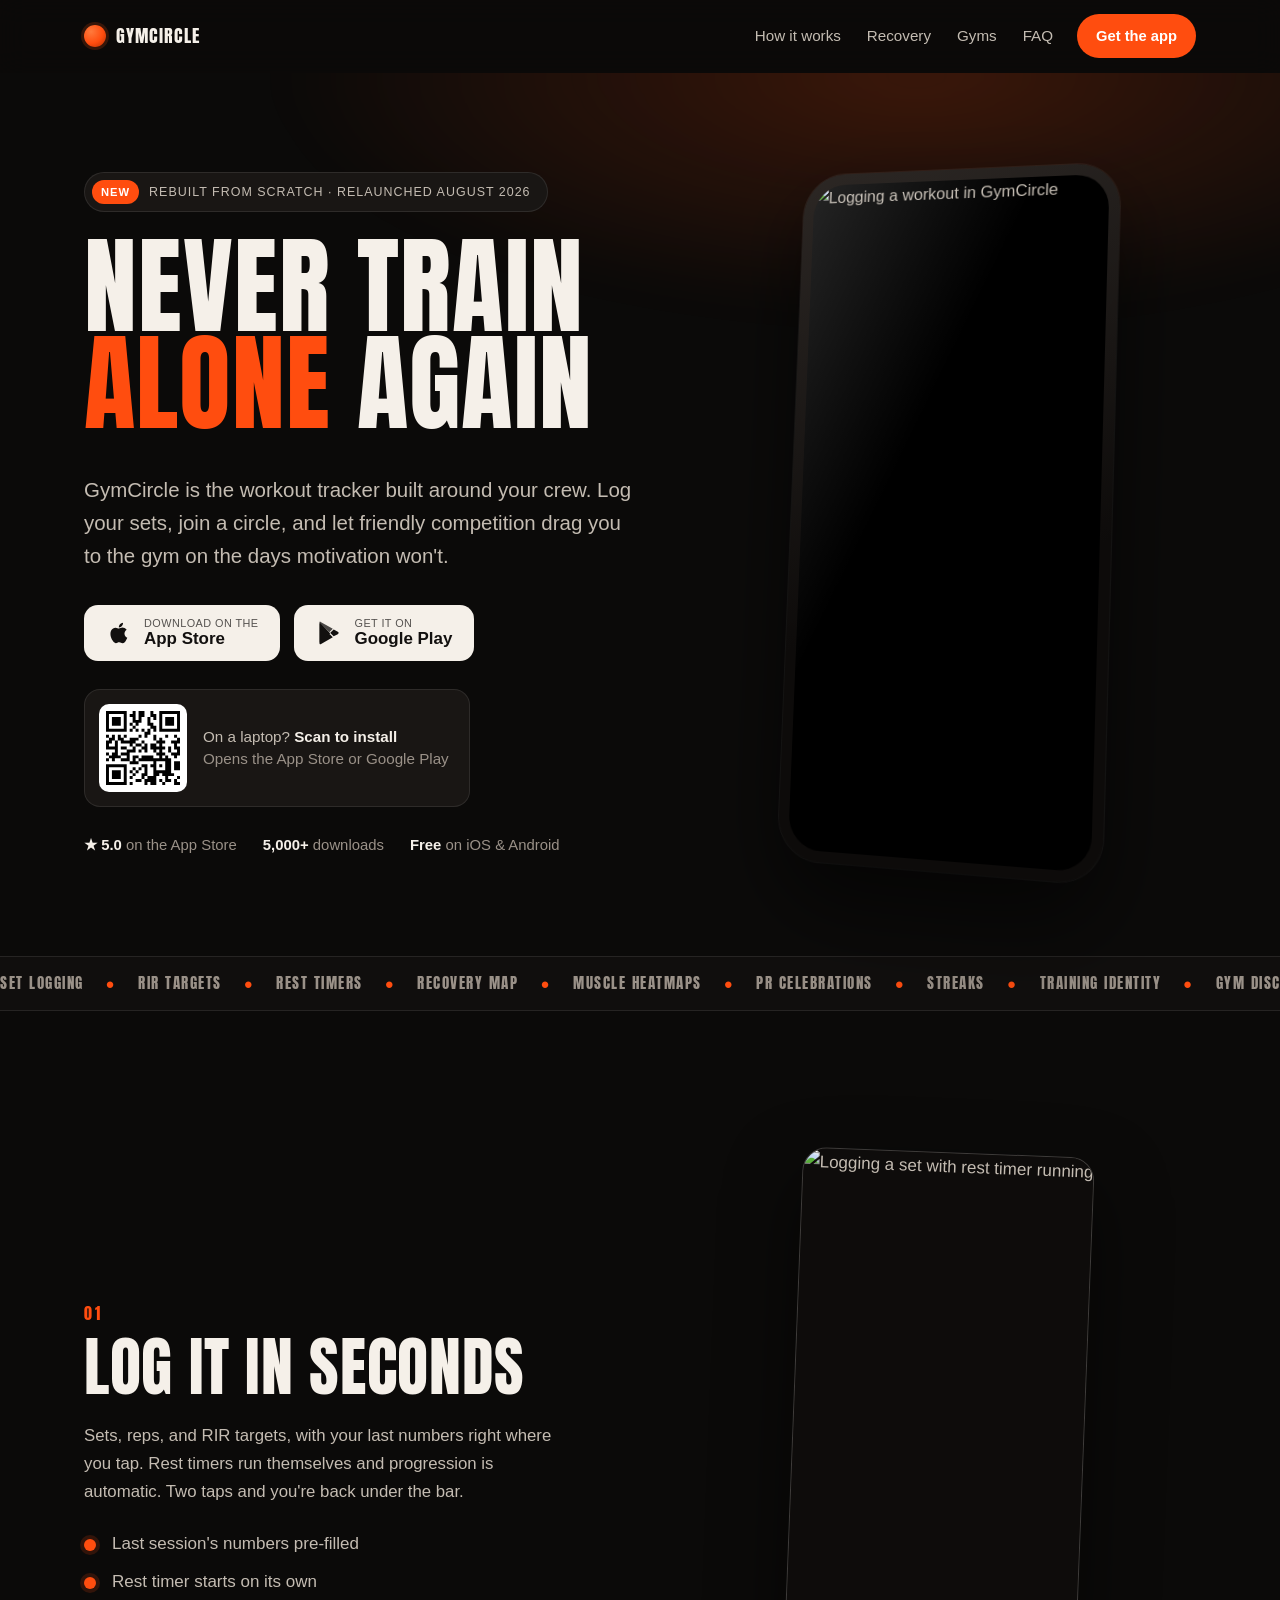
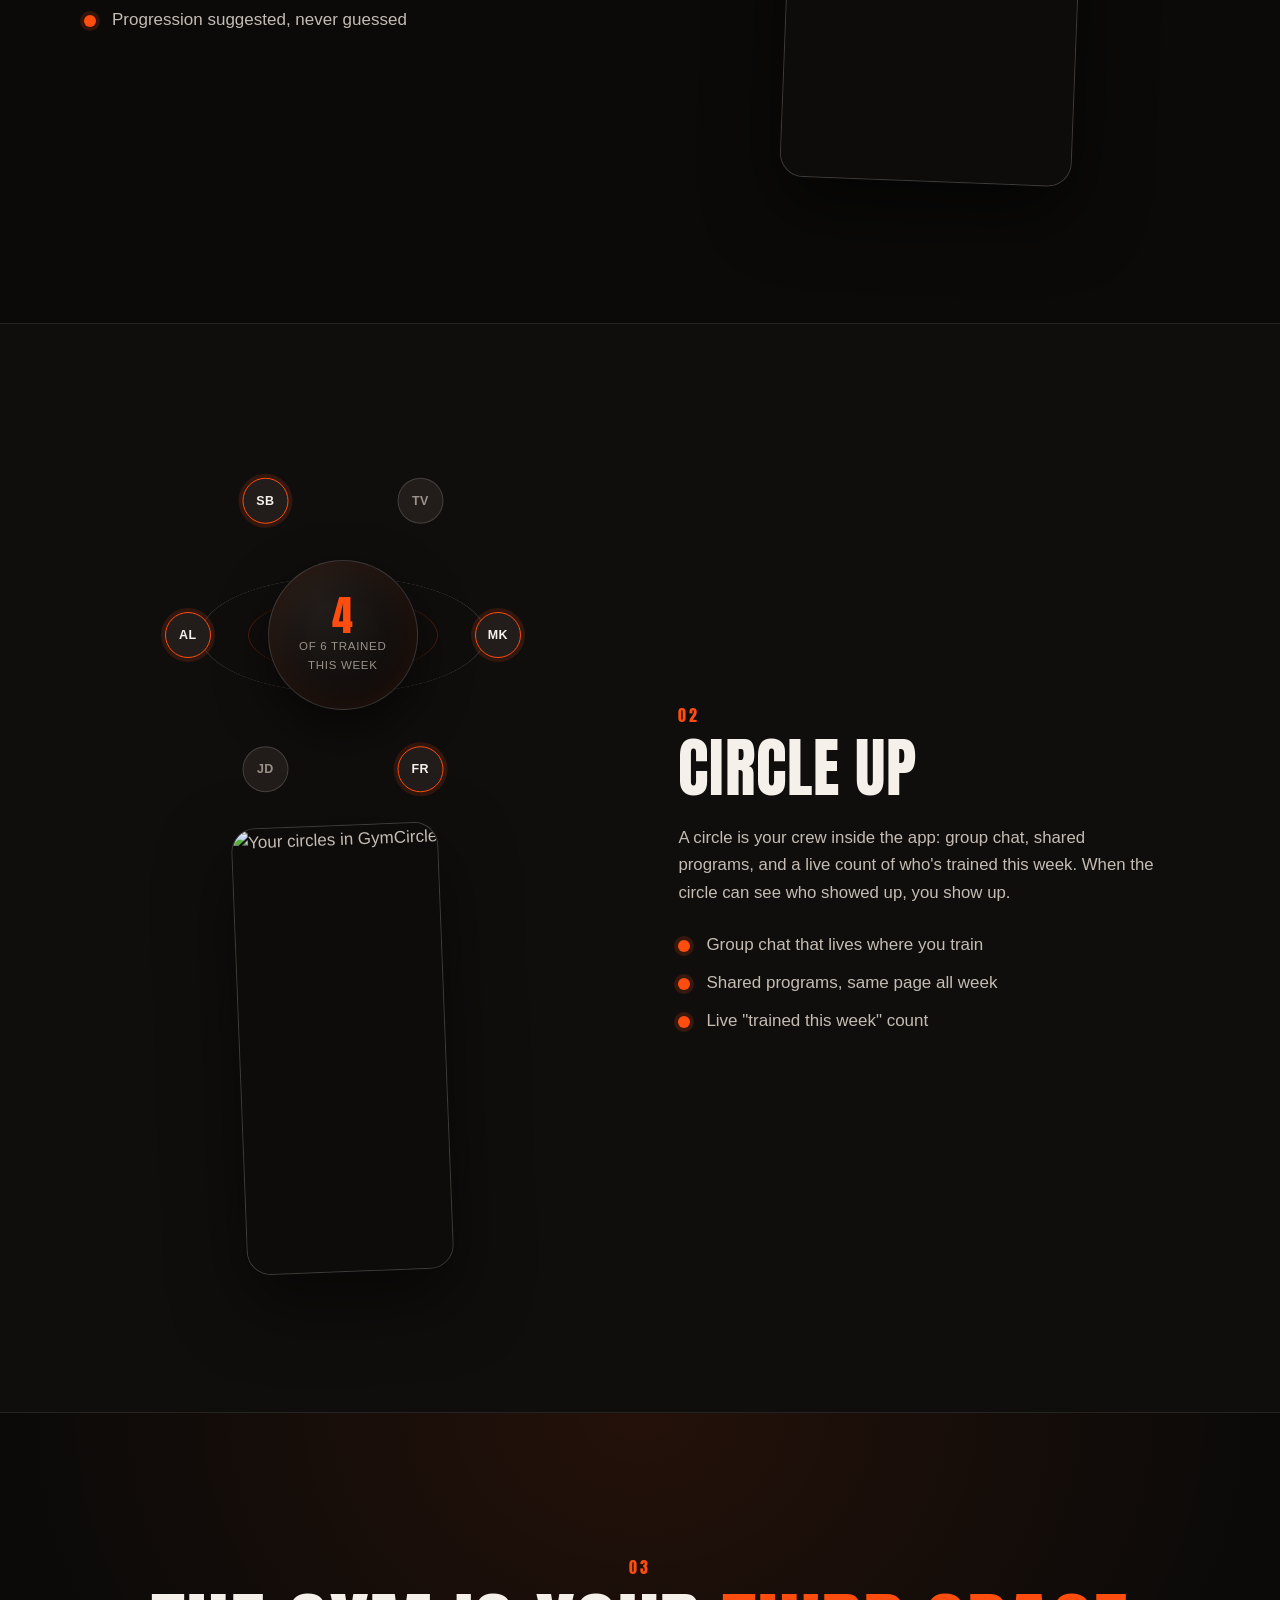
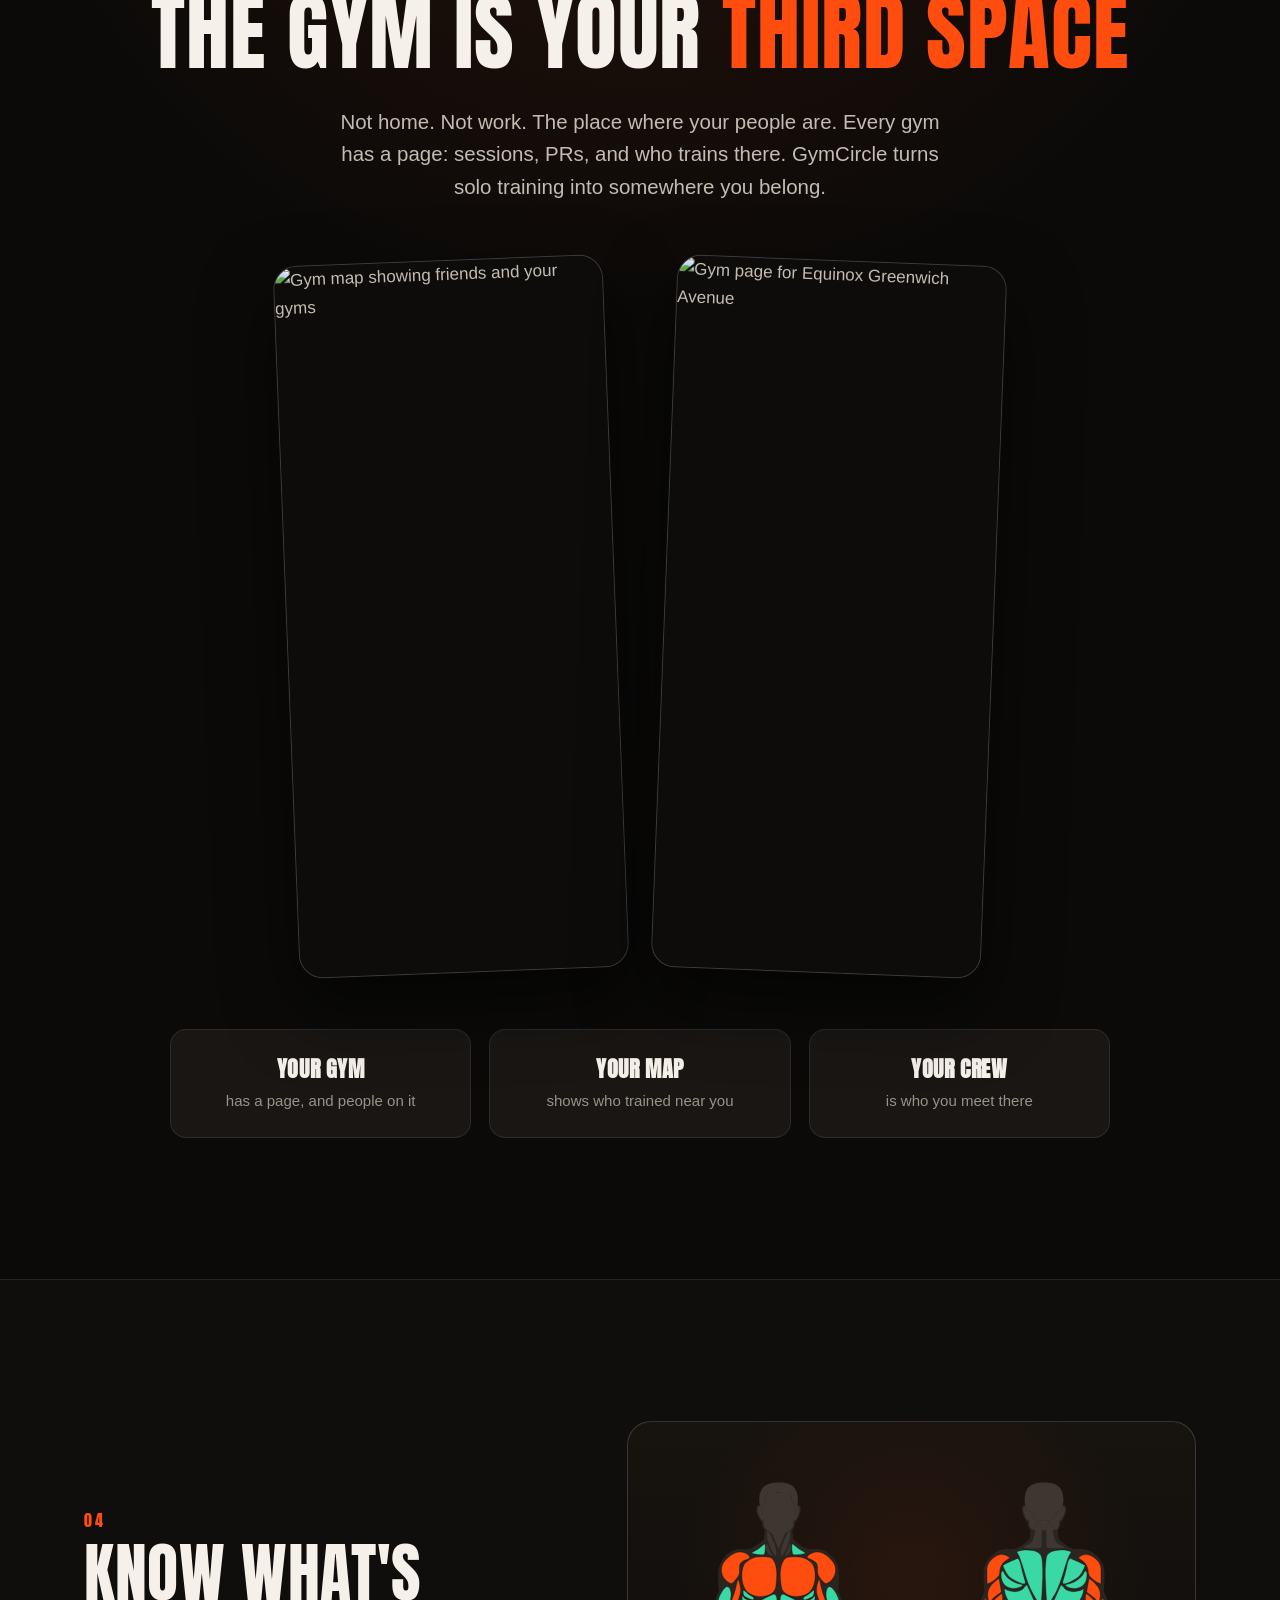
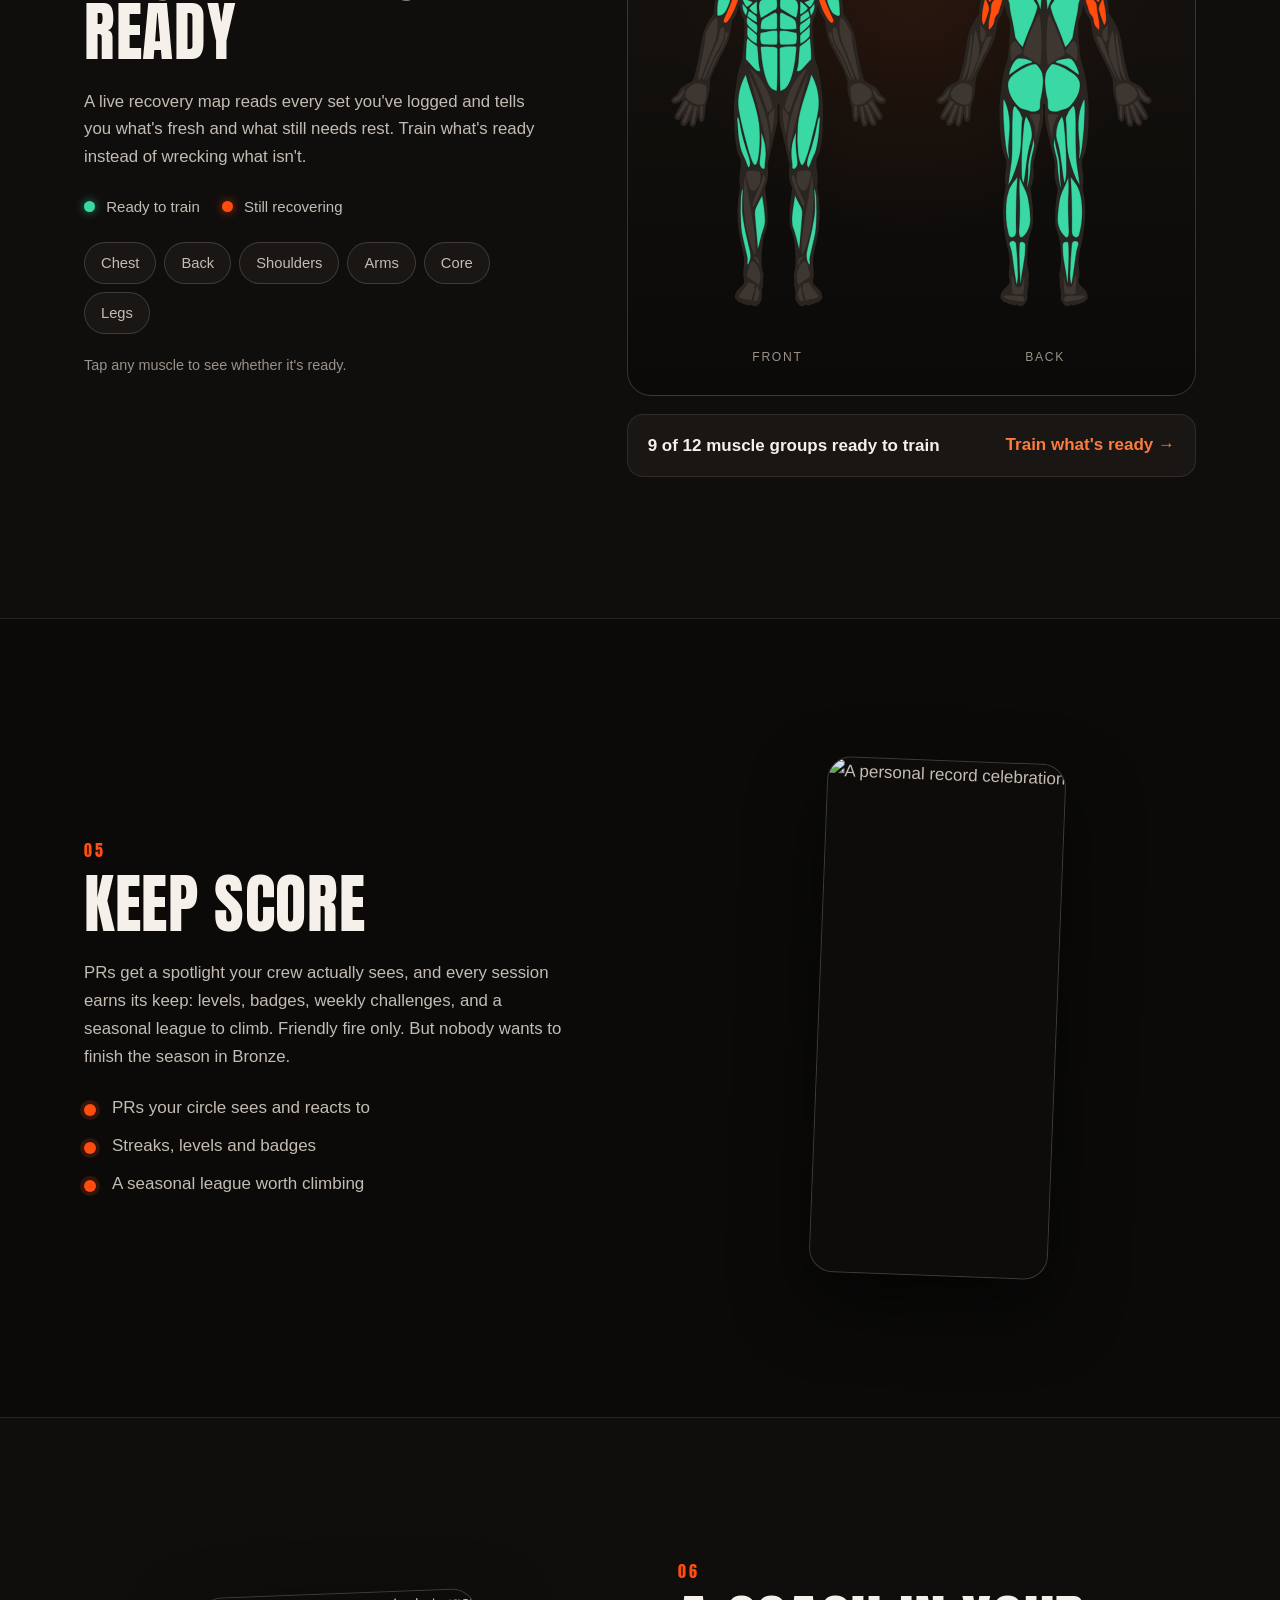
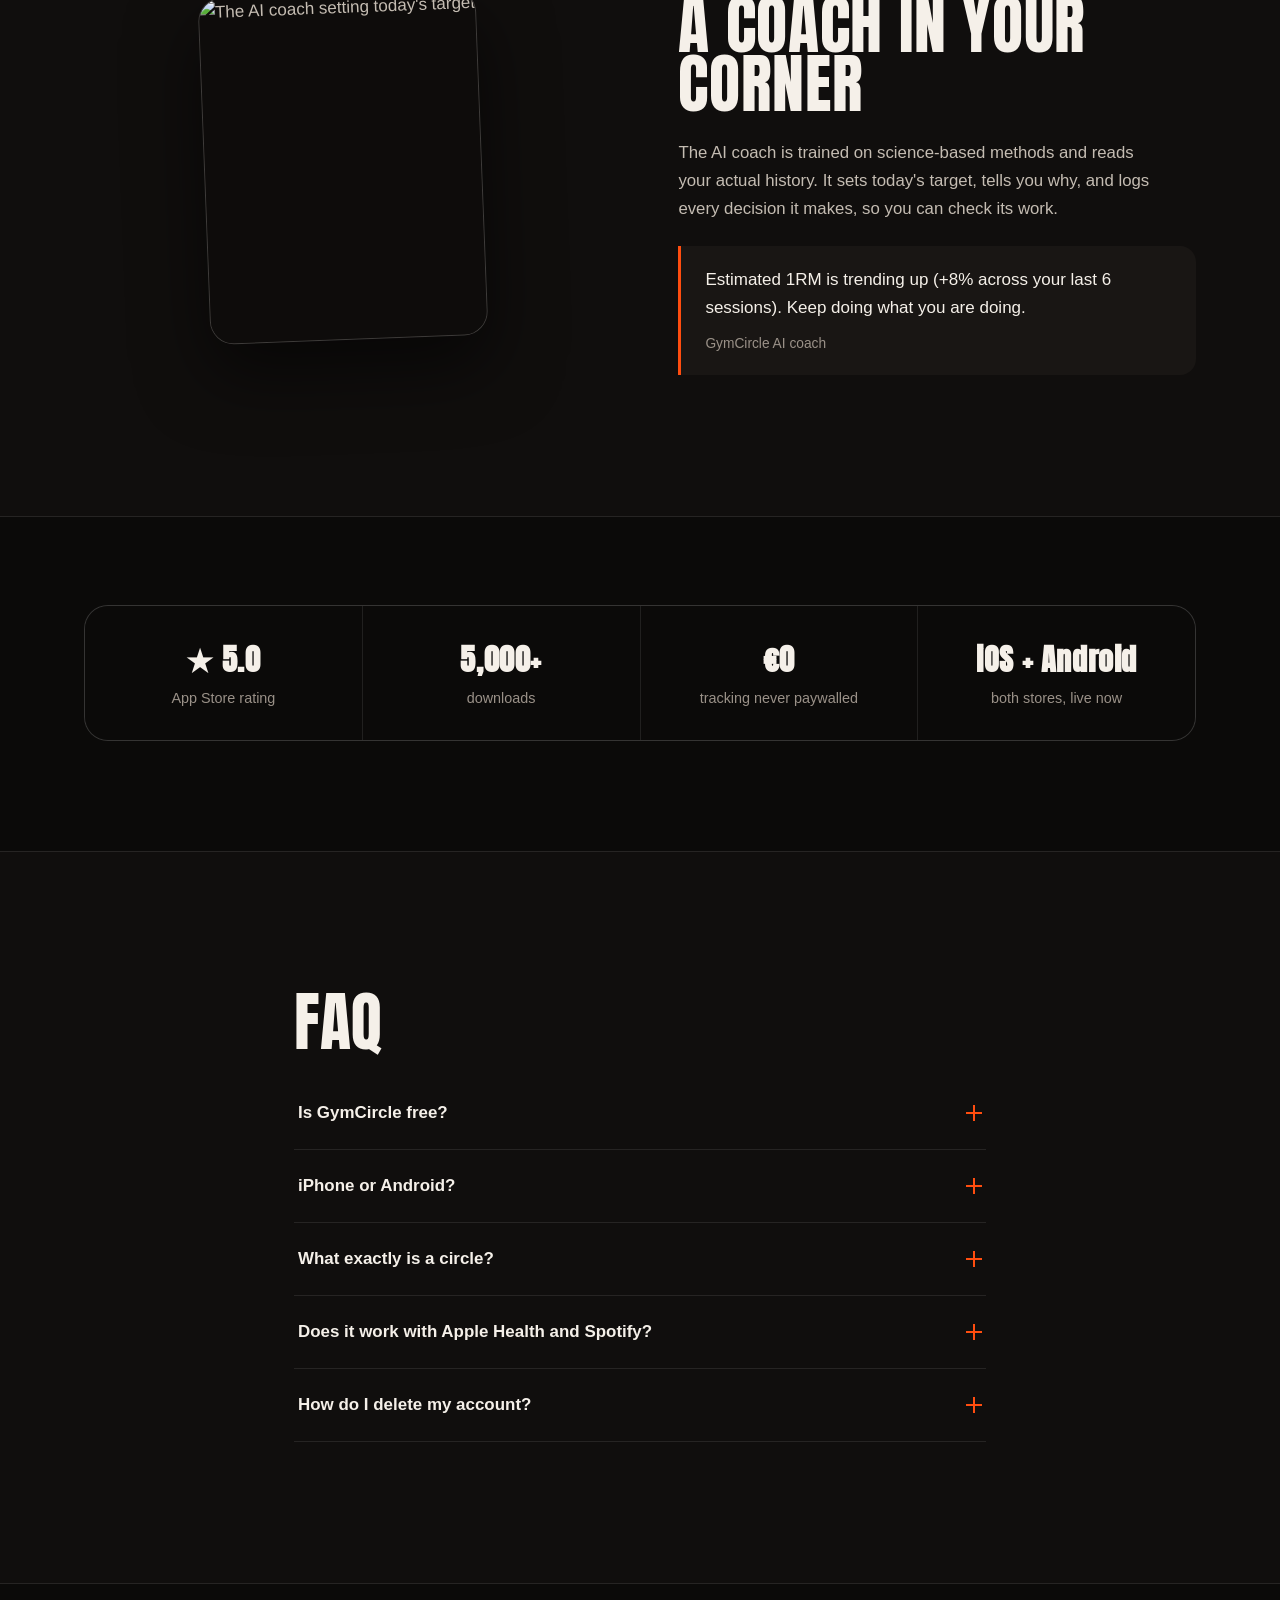
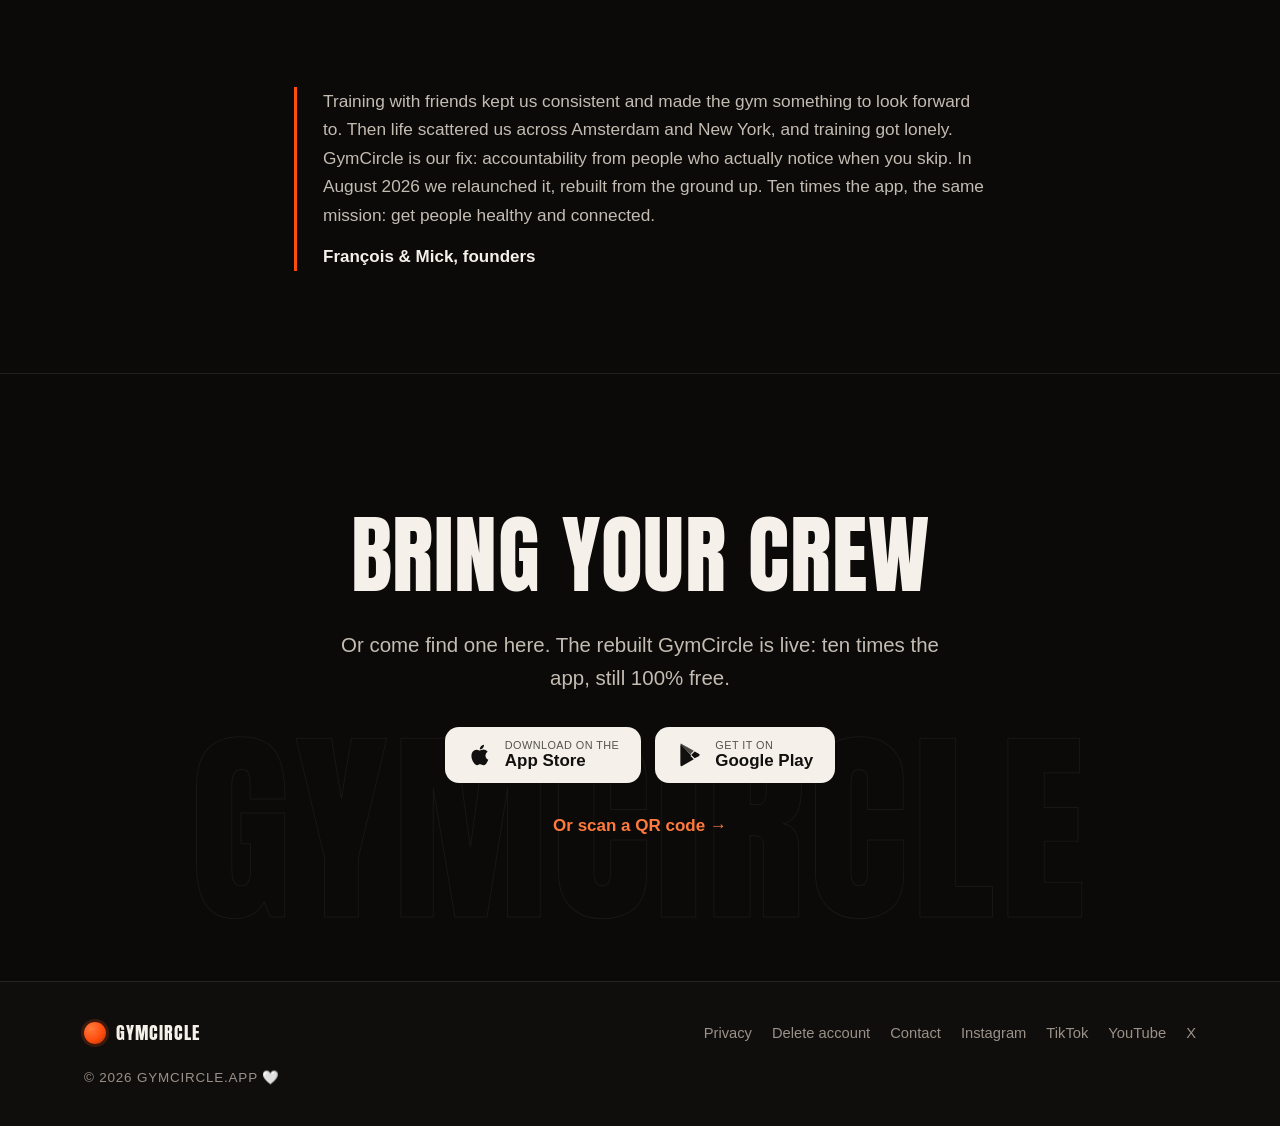
==== commit 5641b6d3: "Replace the 3D recovery figure with a front/back anatomical muscle map The spinning 3D figure never " ====
--- a/gymcircle-site/index.html
+++ b/gymcircle-site/index.html
@@ -193,9 +193,14 @@
   </div>
 </section>
 
-<!-- ============ 04 3D RECOVERY BODY ============ -->
-<section class="body3d" id="body">
-  <div class="wrap body3d__grid">
+<!-- ============ 04 RECOVERY BODY MAP ============
+     Front and back muscle map, the pattern every training app uses. Plain
+     inline SVG: the recovery state is baked into the classes, so the map is
+     fully readable with JavaScript off. JS only adds the tapping.
+     Muscle paths are pointer targets only — the chip list below is the
+     keyboard and screen-reader route, so this is not 24 extra tab stops. -->
+<section class="bodymap" id="body">
+  <div class="wrap bodymap__grid">
     <div class="feature__copy">
       <p class="step">04</p>
       <h2 class="display">Know what's ready</h2>
@@ -212,18 +217,196 @@
         <li><button type="button" data-muscle="core">Core</button></li>
         <li><button type="button" data-muscle="legs">Legs</button></li>
       </ul>
-      <p class="dim small">Drag the figure to spin it. Tap a muscle to read it.</p>
-    </div>
-
-    <div class="body3d__stage">
-      <div class="body3d__canvas js-body3d"
-           data-fallback="https://www.gymcircle.app/shots/recovery-body.png"
-           role="img"
-           aria-label="Interactive 3D recovery map showing which muscle groups are ready to train">
-        <noscript><img src="https://www.gymcircle.app/shots/recovery-body.png" alt="Muscle recovery map"></noscript>
-      </div>
-      <div class="body3d__readout">
-        <p class="body3d__pick js-body3d-pick">9 of 12 muscle groups ready to train</p>
+      <p class="dim small">Tap any muscle to see whether it's ready.</p>
+    </div>
+
+    <div class="bodymap__stage">
+      <div class="bodymap__figs js-bodymap">
+
+        <figure class="bodyfig">
+          <svg viewBox="0 0 724 1448" role="img" aria-label="Front view. Chest, Triceps, Shoulders still recovering. Obliques, Abs, Biceps, Traps, Quads, Calves ready to train.">
+            <g class="bm-base">
+              <path class="bm-silhouette" d="M 309.48 168.91 Q 305.84 164.32 303.32 169.76 C 298.49 180.21 308.31 200.03 314.51 208.74 C 316.34 211.31 318.01 208.95 318.58 207.26 A 0.67 0.66 57.6 0 1 319.87 207.55 C 319.06 215.09 318.68 227.40 324.34 232.47 C 327.22 235.05 326.97 235.88 326.92 239.51 Q 326.68 255.16 323.97 266.82 Q 323.85 267.35 323.48 267.73 Q 308.61 282.73 290.26 293.23 C 278.34 300.05 267.53 299.26 253.00 298.03 Q 237.49 296.72 224.74 305.21 C 208.71 315.86 190.95 335.73 189.24 355.50 Q 186.95 381.81 190.53 412.66 C 190.79 414.92 190.69 417.49 191.02 419.92 Q 191.09 420.43 190.88 420.90 C 187.89 427.65 183.99 434.89 181.93 441.29 C 177.25 455.76 176.31 470.23 176.20 486.02 Q 176.20 486.51 175.90 486.90 C 159.84 507.69 147.56 529.29 141.49 554.95 Q 140.10 560.80 138.16 574.66 Q 131.28 623.74 118.11 671.52 C 115.99 679.21 112.98 690.29 104.08 693.63 Q 90.70 698.65 79.29 707.27 C 73.17 711.89 69.48 719.95 66.12 726.62 C 62.44 733.91 47.57 737.30 49.20 746.00 C 49.75 748.96 51.89 750.13 54.75 750.02 Q 67.27 749.50 74.18 740.00 C 76.03 737.45 77.93 736.62 80.54 735.24 Q 81.02 734.98 81.24 735.48 Q 84.59 743.00 80.47 750.73 Q 71.41 767.75 62.21 784.70 Q 60.53 787.81 59.49 791.20 C 57.52 797.69 65.78 800.84 69.45 795.20 C 76.80 783.92 82.72 773.30 92.55 762.52 Q 93.00 762.04 92.84 762.67 Q 87.89 783.24 79.07 802.44 C 77.36 806.17 75.64 812.30 79.19 815.18 C 89.50 823.53 107.08 773.44 109.24 767.88 A 0.37 0.36 -30.3 0 1 109.94 768.06 C 108.51 777.44 106.43 787.14 105.28 796.13 C 104.34 803.43 103.67 808.49 104.41 814.32 C 105.40 822.00 112.74 817.15 114.09 812.77 C 118.56 798.32 120.41 781.74 125.18 766.21 A 0.55 0.55 0.0 0 1 125.93 765.87 C 131.64 768.40 126.65 796.54 133.38 803.49 A 1.35 1.35 0.0 0 0 134.16 803.90 C 138.40 804.59 139.71 797.34 140.15 793.73 Q 141.74 780.80 142.58 767.76 Q 142.86 763.46 144.07 759.34 Q 150.39 737.64 154.77 715.46 Q 156.15 708.50 155.48 697.76 Q 154.48 681.63 161.99 665.46 Q 180.58 625.46 201.25 586.52 C 213.64 563.18 218.66 541.14 220.65 514.18 C 221.24 506.18 223.22 502.59 228.42 495.84 C 237.76 483.72 242.73 464.92 246.12 450.19 Q 246.24 449.64 246.75 449.42 L 250.30 447.82 A 0.49 0.49 0.0 0 1 250.99 448.23 Q 252.78 470.14 257.44 487.01 C 259.04 492.80 264.20 498.21 265.32 505.20 C 265.91 508.82 266.99 512.44 267.11 516.00 Q 267.57 529.33 266.95 540.50 C 265.58 565.32 263.85 592.20 259.98 619.13 C 258.39 630.19 253.14 640.55 250.52 651.43 Q 245.19 673.62 242.32 696.24 C 239.63 717.56 236.59 740.02 236.04 757.75 Q 234.98 791.48 237.98 842.55 Q 239.43 867.18 244.64 891.26 Q 247.76 905.70 255.88 917.90 Q 256.15 918.31 256.08 918.79 C 254.89 926.25 257.03 933.47 255.60 940.95 Q 252.28 958.32 251.77 975.98 C 251.55 983.43 252.85 991.28 253.67 998.93 Q 253.99 1001.95 253.29 1005.00 C 239.19 1067.03 246.93 1130.64 261.77 1190.07 C 266.01 1207.06 266.47 1222.37 264.71 1240.03 C 263.85 1248.62 262.10 1260.41 264.24 1268.75 C 266.05 1275.80 267.54 1287.46 261.78 1293.28 C 256.71 1298.39 242.40 1310.55 240.72 1316.98 C 239.19 1322.86 235.04 1332.26 242.29 1333.71 Q 242.69 1333.79 243.08 1333.66 L 244.23 1333.29 Q 245.05 1333.02 244.81 1333.85 C 242.95 1340.16 249.20 1340.52 253.77 1340.86 C 256.46 1341.06 257.37 1343.60 259.30 1344.71 Q 263.13 1346.91 267.14 1344.43 Q 267.59 1344.15 267.92 1344.56 Q 271.17 1348.61 276.21 1349.09 C 278.90 1349.35 281.27 1347.36 283.62 1346.09 Q 284.10 1345.82 284.44 1346.26 Q 288.33 1351.29 294.72 1351.38 C 295.77 1351.39 297.65 1351.62 298.54 1350.79 Q 301.20 1348.30 306.57 1341.58 C 312.04 1334.74 311.14 1328.85 310.29 1320.16 C 309.43 1311.33 311.17 1303.41 313.76 1295.20 C 315.84 1288.56 313.35 1280.06 314.07 1273.15 C 314.57 1268.39 315.80 1263.68 315.01 1259.02 C 314.06 1253.42 311.98 1247.60 311.31 1242.66 Q 309.57 1229.80 309.57 1219.75 Q 309.57 1192.29 313.54 1161.94 C 315.34 1148.21 319.24 1136.08 324.12 1123.46 Q 325.66 1119.48 326.10 1115.72 C 330.14 1081.34 326.20 1048.44 320.65 1013.26 C 319.84 1008.17 319.39 1002.54 321.72 997.72 C 328.03 984.68 329.28 969.38 329.07 954.15 C 329.01 949.50 327.95 944.55 327.58 939.63 C 327.13 933.64 329.28 925.78 330.82 919.80 C 334.72 904.69 337.76 888.96 341.43 874.30 Q 348.95 844.25 355.42 813.95 C 358.50 799.49 357.70 784.78 357.75 768.06 Q 357.78 756.80 356.36 748.81 Q 356.26 748.24 356.77 748.50 L 363.71 751.99 A 1.07 1.07 0.0 0 0 364.67 751.99 L 371.53 748.56 Q 372.07 748.29 371.98 748.89 C 369.47 765.94 370.28 783.04 371.30 800.17 Q 371.86 809.54 372.73 813.51 C 378.37 839.12 384.90 864.49 390.59 890.08 Q 394.83 909.20 399.51 928.22 C 400.58 932.58 401.13 937.66 400.58 941.57 C 398.11 958.92 398.53 982.22 407.11 998.54 C 408.41 1001.01 408.74 1005.35 408.31 1008.09 C 402.82 1043.75 398.07 1079.22 402.19 1115.33 Q 402.65 1119.34 404.21 1123.44 C 410.53 1140.06 413.55 1150.61 415.25 1164.75 C 418.31 1190.26 420.52 1218.43 416.79 1244.33 C 415.56 1252.86 411.78 1258.57 413.63 1267.80 Q 415.33 1276.21 414.16 1284.74 C 413.11 1292.39 415.65 1298.68 417.31 1305.89 C 419.02 1313.32 418.11 1320.99 417.47 1328.50 C 416.71 1337.55 423.74 1344.86 430.17 1350.90 A 1.48 1.46 -18.7 0 0 430.95 1351.28 Q 439.25 1352.41 444.03 1346.06 Q 444.40 1345.57 444.87 1345.96 Q 453.39 1352.89 460.49 1344.48 Q 460.81 1344.11 461.23 1344.37 C 469.09 1349.37 469.89 1340.80 474.98 1340.71 C 479.52 1340.64 485.21 1340.09 483.54 1333.77 Q 483.38 1333.17 483.97 1333.35 C 488.25 1334.67 490.66 1331.94 490.06 1327.75 C 489.09 1321.04 487.50 1314.41 483.44 1310.30 Q 474.77 1301.53 466.05 1292.83 C 461.19 1287.98 462.25 1276.40 463.74 1270.47 C 466.27 1260.35 464.49 1248.06 463.03 1236.25 C 461.04 1220.05 463.22 1204.28 467.41 1187.04 C 481.60 1128.60 488.89 1065.20 475.23 1006.07 C 473.92 1000.37 475.00 995.00 475.76 989.36 C 477.88 973.68 475.72 958.50 473.08 942.76 C 471.70 934.55 473.60 926.56 472.20 918.79 Q 472.11 918.30 472.39 917.89 C 483.07 902.63 486.53 880.99 488.49 863.25 C 492.12 830.38 492.47 797.34 492.26 764.31 C 492.11 741.56 488.80 719.07 486.12 696.53 C 484.30 681.19 480.76 664.32 477.47 649.99 C 474.89 638.73 469.69 628.87 468.04 617.25 C 465.37 598.45 464.19 580.92 462.40 556.31 Q 460.86 535.06 461.01 522.74 Q 461.13 512.05 463.22 504.00 C 464.54 498.90 468.30 493.91 469.91 489.46 C 474.50 476.74 476.10 461.71 477.56 448.28 Q 477.62 447.74 478.13 447.94 L 481.73 449.35 A 0.77 0.77 0.0 0 1 482.19 449.89 Q 486.03 466.84 492.52 482.96 C 494.16 487.04 496.63 491.75 500.12 495.79 C 505.75 502.32 507.17 507.95 508.00 517.24 C 509.72 536.47 512.15 552.06 518.89 569.24 Q 521.60 576.16 527.50 587.28 Q 543.57 617.60 558.56 648.47 C 566.04 663.89 571.90 675.54 572.85 690.59 Q 572.98 692.57 572.55 700.88 Q 572.12 709.31 573.99 718.25 Q 577.87 736.78 582.37 752.38 C 585.15 761.98 586.32 769.32 586.71 778.53 C 586.92 783.46 587.58 803.53 593.41 804.06 C 599.41 804.61 599.71 774.61 600.39 768.08 A 1.12 1.12 0.0 0 1 600.80 767.33 Q 601.30 766.93 601.62 766.30 A 1.39 1.00 59.0 0 1 603.70 767.19 C 607.27 782.50 609.43 797.55 614.25 812.25 C 615.52 816.12 618.33 820.08 622.81 817.38 A 1.18 1.17 -8.4 0 0 623.35 816.66 Q 624.98 810.32 624.13 803.72 Q 621.83 785.89 618.23 768.64 A 0.53 0.53 0.0 0 1 619.24 768.34 C 622.72 777.06 636.06 814.20 645.24 816.03 C 650.64 817.10 652.13 811.12 650.95 807.31 C 648.59 799.74 644.42 791.59 642.09 784.69 Q 638.29 773.46 635.22 761.98 A 0.15 0.14 -73.3 0 1 635.47 761.84 Q 640.35 767.61 644.90 773.66 C 649.45 779.70 653.60 787.18 658.03 793.93 Q 660.09 797.07 661.70 797.82 C 665.53 799.62 670.61 795.77 669.00 791.28 C 666.63 784.66 661.63 776.66 659.33 772.19 Q 654.22 762.29 648.82 752.53 C 645.43 746.40 644.71 741.93 646.89 735.59 Q 647.08 735.05 647.60 735.27 C 650.55 736.50 652.37 737.45 654.44 740.27 Q 661.27 749.61 673.53 749.92 C 681.25 750.12 680.47 740.89 676.20 738.28 C 671.33 735.31 664.61 731.14 661.97 725.94 C 657.98 718.11 654.62 711.26 649.21 707.28 Q 637.40 698.62 623.76 693.40 C 619.45 691.75 615.12 686.26 613.76 682.47 Q 608.42 667.65 602.70 641.81 Q 594.90 606.62 590.85 578.90 Q 588.46 562.58 587.74 559.15 C 582.02 531.75 569.74 509.81 552.98 487.61 C 551.81 486.06 551.91 485.12 551.97 483.26 Q 552.48 466.57 548.70 449.61 C 546.27 438.71 541.82 430.32 537.44 420.82 Q 537.22 420.36 537.28 419.85 C 539.40 398.94 540.83 377.68 539.05 356.70 C 537.31 336.13 521.34 317.28 504.86 306.23 C 494.75 299.45 485.77 296.97 473.93 298.16 Q 464.41 299.12 453.63 298.41 C 438.05 297.39 418.32 280.58 407.40 270.35 C 405.82 268.87 404.57 267.56 404.10 265.32 Q 401.24 251.68 401.26 237.76 Q 401.26 233.73 404.68 232.04 Q 405.14 231.82 405.39 231.38 C 409.76 223.86 408.77 215.16 408.75 206.85 A 0.38 0.38 0.0 0 1 409.48 206.69 C 410.36 208.62 412.01 211.62 414.22 208.45 C 421.05 198.67 427.45 183.93 425.97 172.00 C 425.49 168.15 422.83 165.91 418.91 167.68"/>
+              <path d="M362.65 290.52q-1.14-1.37-1.86-3.41-5.33-15.15-12.14-29.75c-2.37-5.06-1.07-9.07-7.92-10.99q-1.01-.28.02-.47c5.98-1.08 15.25.91 21.33 2q2.37.42 4.81-.09 10.09-2.13 20.45-2.12a.37.37 0 01.08.73c-6.34 1.46-5.45 5.64-7.57 10.21q-6.1 13.1-11 26.69-1.3 3.62-2.9 6.81a1.99 1.99 0 01-3.3.39z"/>
+              <path d="M354.01 315.07q-3.49-3.65-5.9-8.23c-6.46-12.3-11.03-25.42-16.12-38.77-2.92-7.66-1.98-19.44-1.61-27.6q.03-.58.47-.21c9.06 7.39 11.33 17.46 15.67 27.62 5.4 12.61 15.4 33.31 9.11 46.92a1 .99 35.5 01-1.62.27z"/>
+              <path d="M345.77 316c-4.12-1.96-12.78-6.76-15.07-11.38-4.29-8.65-2.69-16.02-2.28-25.25a1 1 0 011.95-.28c4.29 12.42 10.5 24.4 15.71 36.61q.23.55-.31.3z"/>
+              <path d="M372.75 314.71c-5.78-9.67 1.71-31.17 6.17-40.68 5.95-12.68 8.21-24.68 18.35-33.9a.49.49 0 01.82.35c.28 8.68.84 19.39-1.97 27.72-5.26 15.58-11.39 33.46-21.42 46.62a1.18 1.18 0 01-1.95-.11z"/>
+              <path d="M398.01 278.49a.5.49 35.5 01.87-.14c2.01 2.7 1.62 11.6 1.61 15.13-.04 12.42-8.2 17.45-17.9 22.58a.35.35 0 01-.48-.46c5.51-12.02 11.85-24.46 15.9-37.11z"/>
+              <path d="M280.26 647.4c11.65 10.74 22.18 21.04 31.02 34.3 15.82 23.72 27.55 49.72 34.01 77.58 1.34 5.79-6.14 20.34-12.62 20.22q-.52-.01-.72-.49-.67-1.59-1.21-3.13c-14.68-41.71-27.96-79.71-46.87-117.01-1.9-3.74-3.05-7.33-4.06-11.2a.27.27 0 01.45-.27z"/>
+              <path d="M331.64 898.32q-.17.57-.23-.02c-2.23-25.01-8.47-50.09-14.25-74.53q-19.4-82.1-42.46-163.69-.58-2.08.33-.13c19.88 42.53 38.94 86.51 51.64 132.07 9.49 34.06 15.59 71.67 4.97 106.3z"/>
+              <path d="M334.46 789.17c1.56-2.63 14.39-20.38 16.2-20.37a1.71 1.7-89.2 011.7 1.76q-1.12 34.88-7.4 68.95c-.38 2.06-1.41 4.27-2.16 6.23q-.24.62-.34-.04-3.68-25.45-8.44-50.7c-.34-1.79-.63-4 .44-5.83z"/>
+              <path d="M395.47 779.4c-5.7 1.33-11.34-11.87-12.46-15.86q-.61-2.18-.02-4.65 10.17-42.64 35.06-78.81c9.47-13.77 18.83-22.36 29.85-32.56q.55-.5.4.22-1.12 5.7-3.73 10.83c-19.44 38.38-33.3 79.2-47.77 119.65a1.84 1.83-86.4 01-1.33 1.18z"/>
+              <path d="M453.65 658.99q.67-1.43.23.09-26.73 93.75-48.63 189.74c-1.98 8.7-3.66 17.9-5.44 26.84q-2.19 11.05-2.78 22.43a.15.15 0 01-.3.04c-8.18-24.48-6.74-51.98-1.87-76.86 11.07-56.49 34.44-110.42 58.79-162.28z"/>
+              <path d="M377.91 768.67c1.49.84 1.76 1.49 2.66 2.66q6.16 8.04 12.23 16.13c1.88 2.52 1.97 4.18 1.38 7.45q-4.57 25.23-8.43 50.57-.11.71-.4.05-1.89-4.29-2.54-8.09-5.57-32.28-6.98-65.01-.09-2 .81-3.44a.95.94 30.8 011.27-.32z"/>
+              <path d="M297.69 1008.37c-7.27 7.29-16.34 3.42-19.64-5.18q-6.18-16.11-9.57-30.68c-1.99-8.6-2.24-19.68 9.72-19.91q13.12-.24 26.05 2.15 1.71.32 3.29 1.02a1.17 1.15 4.2 01.63.72c3.17 10.27 2.5 23.36.05 33.69q-2.37 10.01-10.53 18.19z"/>
+              <path d="M288.03 1059.54c-6.99-5.81 13.75-46.43 17.3-53.91q7.3-15.38 10.9-32.01c.74-3.42 2-6.31 4.18-8.64a1.36 1.35 54.7 012.23.39c3.97 9.09 1.66 13.86-1.67 24.65q-10.23 33.19-27.2 63.57-1.8 3.23-4.2 5.84a1.13 1.12-49 01-1.54.11z"/>
+              <path d="M430.44 1008.31c-12.92-12.62-14.34-33.49-10.92-50.31.31-1.53 1.09-2.53 2.73-2.86q11.44-2.25 23.08-2.59c14.13-.42 17.31 5.67 14.54 18.63q-3.13 14.69-9.12 30.37c-3.45 9.03-11.63 15.25-20.31 6.76z"/>
+              <path d="M438.96 1059.52q-2.25-1.89-3.8-4.64-20.15-35.92-31.06-75.66-2.11-7.68 1.95-14.16a1.16 1.16 0 011.91-.08c2.26 3.06 3.4 5.4 4.26 9.37 3.98 18.54 10.94 32.53 20.07 51.09 3.51 7.14 11.38 26.16 8.5 33.61a1.16 1.16 0 01-1.83.47z"/>
+              <path d="M263.52 973.59a.6.6 0 011.09-.14q1.38 2.22 1.83 5.06c7.87 49.97 18.01 99.59 25 149.68q4.63 33.19 4.31 67.55-.04 3.45-2.15 5.76-.4.44-.75-.03-1.89-2.58-3.08-5.51c-11.63-28.6-20.46-58.12-24.26-88.68q-4.96-39.97-5.72-69.53c-.13-5.27-.17-12.59.35-18.98q1.7-20.77 2.52-41.6c.04-1.16.52-2.43.86-3.58z"/>
+              <path d="M463.39 973.68a.7.7 0 011.25-.1c.27.46.64 1.34.68 1.93q1.26 20.88 2.53 41.76.66 10.82.39 19.98-1.23 40.77-7.51 82.25c-3.91 25.87-12.19 51.55-21.96 75.76q-1.13 2.79-3.27 6.13-.29.44-.71.12c-2.68-2.06-2.32-6.7-2.29-10.32.26-31.03 2.71-55.52 8.76-91.4q9.27-55.06 18.94-110.05c.8-4.5.99-10.52 3.19-16.06z"/>
+              <path d="M127.23 683.05c-4.07-2.12 1.27-27.07 2.25-31.57 4.98-23.03 9.17-46.17 13.91-69.25q1.53-7.47 2.13-15.13c.93-12.09.81-22.15 6.23-31.59 7.1-12.33 13.54-29.16 26.1-36.73a1.98 1.97 62.7 012.84.91c1.92 4.48 1.93 8.28 2.06 14.15.44 19.77-1.3 41.04-8.72 59.67-11 27.62-22.22 55.21-32.62 82.91-4.04 10.76-7.56 20.66-12.82 26.39q-.59.65-1.36.24z"/>
+              <path d="M201.5 527.4a.84.84 0 01.67.65c3.98 17.15-2.93 39.36-10.95 54.41-4.6 8.63-13.06 20.43-18.21 31.33q-13.21 27.92-24.58 56.64-2.51 6.35-6.61 11.02a1.43 1.43 0 01-2.5-.81q-.36-3.78.84-7.17 10.31-29.18 21.57-57.99c6.32-16.18 14.55-31.65 20.66-47.87 3.69-9.82 5.36-22.36 7.32-30.62 1.49-6.27 4.19-11.06 11.79-9.59z"/>
+              <path d="M207.33 540.4a.6.59-63.1 011.03-.34l5.38 6.02q.4.45.33 1.06-.52 4.1-1.29 5.84-6.91 15.65-13.69 31.35c-5.41 12.53-16.33 28.4-23.51 44.89-8.3 19.08-16.03 39.32-26.75 57.16a.36.36 0 01-.62 0l-.19-.32q-.17-.28-.06-.59 10.08-29.91 23.05-58.65 2.9-6.42 5.47-11.21c4.62-8.59 10.86-16.17 14.62-23.02q13.23-24.13 16.23-52.19z"/>
+              <path d="M600.08 683.04c-5-4.14-8.97-15.46-11.29-21.56-5.82-15.25-11.38-30.55-17.58-45.7q-9.15-22.39-18.02-44.89c-5.58-14.19-7.32-31.42-7.99-46.57-.29-6.44-.68-19.43 2.67-25.02a1.71 1.71 0 012.25-.63c6.72 3.52 11.29 9.96 14.87 16.5q6.25 11.38 12.68 22.66c1.97 3.45 2.93 7.66 3.41 12.06 1.16 10.6 1.55 21.29 3.66 31.65 3.93 19.29 7.38 38.63 11.47 57.92 1.5 7.07 9.3 39.08 5.12 43.5a.91.91 0 01-1.25.08z"/>
+              <path d="M586.58 681.46q-4.35-4.47-6.75-10.61-11.35-28.91-24.59-57.01c-5.72-12.13-14.32-22.86-19.97-35.1-7.1-15.36-12.9-33.32-9.27-50.31a1.44 1.43-87.1 011.23-1.12c7.47-.88 9.29 2.88 11.02 9.2 3.39 12.42 4.76 25.91 9.75 36.7 15.55 33.65 27.61 64.94 39.31 98.42 1.13 3.24 2.05 5.47 1.62 9.04a1.38 1.37 26.3 01-2.35.79z"/>
+              <path d="M579.58 686.43q-3.92-5.77-6.87-12.13-8.05-17.34-19.75-44.5-2.68-6.24-6.46-13.62c-5.14-10.05-13.15-22.36-17.34-31.85q-9.55-21.68-13.66-31.36-1.09-2.58-1.33-5.87-.04-.61.37-1.07l5.24-5.85a.69.69 0 011.2.4q2.74 27.05 15.49 50.75 1.7 3.17 8.26 12.86 7.02 10.39 12.18 21.88 8.71 19.41 20.19 50.1 2.22 5.92 3.13 9.98a.36.36 0 01-.65.28z"/>
+              <path d="M100.98 745.85c-9.03-6.62-15.78-13.18-13.3-24.59 2.67-12.29 15.01-20.6 25.37-26.21 7.76-4.21 18.22-1.68 26.15.97 7.14 2.39 11.11 6.16 11.1 13.86q-.04 18.51-4.75 36.37c-5.47 20.76-34.48 6.99-44.57-.4z"/>
+              <path d="M53.81 746.32a.91.91 0 01-.74-.95c.14-2.49-.23-6.34 2.25-7.8 4.66-2.71 11.37-5.53 14.15-10.3q6.32-10.86 16.56-20.3 1.27-1.17.64.44c-1.45 3.73-2.86 7.21-3.87 11.59-2.76 11.9-14.62 30-28.99 27.32z"/>
+              <path d="M87.21 745.05c1.44.46 8.14 2.66 8.61 4.55 1.26 5.12-4.42 8.54-7 12.25-7.73 11.1-15.12 23.38-24.25 33.28a1.22 1.22 0 01-2.11-.86c.11-3.93.38-7.1 2.43-10.65q10.27-17.71 19.31-36.11.32-.65 2.13-2.27.38-.35.88-.19z"/>
+              <path d="M108.11 758.12a2.16 2.16 0 011.07 2.87q-10.49 22.55-19.92 45.81c-1.45 3.56-4.37 5.15-7.82 6.04a1.35 1.34-8.1 01-1.69-1.26c-.11-3.05.37-5.87 1.58-8.9q8.1-20.28 15.15-40.96c.41-1.2.62-3.33 1.69-4.85a1.21 1.21 0 01.91-.49q4.72-.21 9.03 1.74z"/>
+              <path d="M134.09 799.9q-1.16-1.7-1.41-3.73-2.1-17.07-1.18-34.29.03-.6.61-.75l6.93-1.85q.68-.19.65.52-.51 10.9-.85 21.71c-.28 8.58.1 12.65-4.17 18.4a.36.36 0 01-.58-.01z"/>
+              <path d="M108.13 814.65a1.48 1.48 0 01-1.62-1.47c-.02-2.83-.14-5.66.32-8.53q2.9-17.79 5.4-35.65.53-3.84 1.58-7.56a.66.66 0 01.76-.48l7.26 1.24a.97.97 0 01.78 1.14q-4.76 23.96-9.1 46.26-.9 4.64-5.38 5.05z"/>
+              <path d="M591.31 755.99c-8.06-2.93-8.66-9.76-10.28-17.06q-3.22-14.42-3.1-29.3.04-4.06 1.46-6.55c4.34-7.57 18.16-9.91 25.63-10.35 8.75-.51 18.37 6.96 24.99 12.27q8.92 7.17 10.74 17.52c2.45 13.89-12.11 23.41-22.7 29.04-6.95 3.69-18.63 7.39-26.74 4.43z"/>
+              <path d="M641.97 706.78q10.85 9.65 17.61 21.91c1.63 2.97 9.74 6.76 12.87 8.59 2.9 1.7 3.03 4.81 2.55 8.5q-.06.42-.48.49c-8.16 1.32-11.99-1.93-17.72-7.23-10.35-9.58-10.5-20.33-15.33-31.9q-.54-1.29.5-.36z"/>
+              <path d="M638 760.07c-2.54-3.42-7.52-6.03-5.44-11.11q.18-.44.61-.63l7.41-3.3q1.29-.58 2.05.62 3.33 5.23 5.69 10.04 6.84 13.94 14.71 27.33c1.35 2.29 4.28 10.16 2.25 12.11a1.22 1.22 0 01-1.77-.08c-9.43-10.98-16.85-23.36-25.51-34.98z"/>
+              <path d="M647.83 812.68c-4 .24-7.71-2.87-9.11-6.38q-9.28-23.27-19.74-45.33a2.05 2.05 0 01.92-2.71q4.5-2.28 9.62-1.7a1.09 1.07 83.8 01.89.73q7.5 23.06 16.57 45.5 1.8 4.46 1.5 9.24a.7.7 0 01-.65.65z"/>
+              <path d="M596.17 761.18a.84.84 0 01.62.81c-.01 4.86.95 35.3-2.71 37.67q-.49.32-.82-.17-3.41-5.21-3.51-8.49-.45-15.62-1.16-31.23-.03-.72.66-.52l6.92 1.93z"/>
+              <path d="M621.09 814.28c-4.35 1.91-5.92-3.77-6.5-6.56q-4.52-21.91-8.88-43.95a1.41 1.41 0 011.14-1.66l6.8-1.18a.92.92 0 011.06.76q2.79 16.32 5.09 32.91c.85 6.17 2.2 12.25 1.8 18.95q-.03.52-.51.73z"/>
+              <path d="M291.88 1208.11c5.48-1.03 11.85 5.55 13.38 10.37q2.45 7.74 1.47 16.83-.09.83-.45.08c-4.31-9.05-8-16.99-15.39-23.88a1.98 1.98 0 01.99-3.4z"/>
+              <path d="M275.88 1270.94c-4.41-3.87-7.4-7.17-4.91-13.37q4.78-11.92 5.49-21.32.62-8.27 6.22-12.84c9-7.33 20.8 15 23.1 22.1 2.55 7.91 4.83 16.36 4.49 24.5-.31 7.14-2.02 17.4-6.49 23.1q-.3.38-.53-.05c-5.67-10.74-18.6-14.41-27.37-22.12z"/>
+              <path d="M430.92 1209.12c2.24-1.35 10.54-2.02 6.02 2.65q-9.99 10.32-14.82 23.8a.28.28 0 01-.55-.08c-.52-10.27-.48-20.45 9.35-26.37z"/>
+              <path d="M445.01 1223.26c8.45 6.56 6.46 16.66 9.35 25.59q1.76 5.43 3.47 10.88c3.84 12.26-27.75 21.49-32.21 32.42q-1.02 2.51-2.17.05c-6.91-14.82-6.79-29.36-1.78-44.58q2.82-8.57 8.02-16.04c3.02-4.35 9.61-12.76 15.32-8.32z"/>
+              <path d="M264.5 1334.5c-3.98-.34-18.59-4.25-19.04-9.44a1.4 1.4 0 01.27-.94c9.66-13.03 20.9-25.49 28.65-39.78q.25-.47.78-.37 9.76 1.78 17.73 7.65a1.19 1.18 43 01.07 1.86c-1.32 1.11-1.65 2.62-1.06 4.35 2.96 8.57-.92 16.55-4.81 25.34-1.79 4.06-1.76 8.99-2.81 13.62a1.56 1.56 0 01-1.99 1.14q-8.36-2.64-17.79-3.43z"/>
+              <path d="M291.87 1340.12c-2.25-2.64-2.07-5.93-.78-9.35q3.34-8.88 4.02-18.35.43-6.02 1.25-8.74 1.32-4.37 3.45-8.22a.66.65 53.7 011.21.19q1.97 9.26 6.28 17.3c2.59 4.85-.82 11.49-2.92 16.14a1.81 1.78-35.8 00-.16.94q.42 4.3-1.9 7.94-.22.33-.61.43l-8.79 2.06a1.06 1.06 0 01-1.05-.34z"/>
+              <path d="M444.66 1337.65q-1.08-1.3-1.28-3.09c-.52-4.48-.73-8.39-2.77-12.64-3.51-7.31-7.06-16.37-4.43-23.19.77-1.99.92-3.79-.76-5.13a1.29 1.28 46.4 01.04-2.04q7.96-5.76 17.59-7.64.46-.1.69.32c7.25 13.1 17.21 24.83 26.45 36.56q1.11 1.41 2.51 3.8a1.17 1.14-51 01.09.95c-1.75 5.01-12.93 7.89-17.77 8.55q-9.87 1.36-19.54 3.82a.82.8-26.2 01-.82-.27z"/>
+              <path d="M426.94 1338.55c-2.01-.34-2.96-5.48-3-7.12-.15-6.02-6.29-11.65-3.12-17.89q4.35-8.53 6.34-17.75a.78.78 0 011.47-.17c2.12 4.52 4.18 9.08 4.35 14.33q.35 10.43 3.97 20.24c1.19 3.22 1.52 5.83.39 8.78a2.32 2.31 19.3 01-2.87 1.38q-3.44-1.09-7.53-1.8z"/>
+              <path d="M 418.91 167.68 c 3.92 -1.77 6.58 0.47 7.06 4.32 c 1.48 11.93 -4.92 26.67 -11.75 36.45 c -2.21 3.17 -3.86 0.17 -4.74 -1.76 a 0.38 0.38 0 0 0 -0.73 0.16 c 0.02 8.31 1.01 17.01 -3.36 24.53 c -0.167 0.293 -4.39 4.62 -10.799 9.508 c -23.591 18.112 -41.591 16.112 -61.446 -0.797 c -4.736 -3.649 -5.925 -5.041 -8.805 -7.621 c -5.66 -5.07 -5.28 -17.38 -4.47 -24.92 c 0.05 -0.51 -0.468 -0.892 -0.933 -0.687 a 0.653 0.653 0 0 0 -0.357 0.397 c -0.57 1.69 -2.24 4.05 -4.07 1.48 c -6.2 -8.71 -16.02 -28.53 -11.19 -38.98 c 1.68 -3.627 3.733 -3.91 6.16 -0.85 a 182.853 182.853 0 0 1 3.78 23.29 a 1.02 1.02 0 0 0 1.56 0.77 c 2.79 -1.75 2.61 -18.93 2.63 -24.22 c 0.02 -4.53 1.12 -8.94 3.8 -13.1 c 4.36 -6.76 4.86 -11.51 5.57 -19.82 c 0.47 -5.53 4.34 -8.12 9.77 -8.21 c 6.39 -0.12 12.69 -0.07 19 -0.93 c 4.02 -0.55 7.4 -1.43 11.53 -0.75 c 6.7 1.1 13.44 1.64 20.22 1.62 c 4.607 -0.013 7.523 0.227 8.75 0.72 c 5.96 2.37 5.56 9.73 6.11 15.22 c 0.44 4.34 2.097 8.447 4.97 12.32 c 6.57 8.88 2.19 25.6 5.64 36.36 a 1.14 1.14 0 0 0 2.22 -0.23 c 0.887 -8.36 2.18 -16.45 3.88 -24.27 z z z z"/>
+              <path d="M418.91 167.68q-2.55 11.73-3.88 24.27a1.14 1.14 0 01-2.22.23c-3.45-10.76.93-27.48-5.64-36.36q-4.31-5.81-4.97-12.32c-.55-5.49-.15-12.85-6.11-15.22q-1.84-.74-8.75-.72-10.17.03-20.22-1.62c-4.13-.68-7.51.2-11.53.75-6.31.86-12.61.81-19 .93-5.43.09-9.3 2.68-9.77 8.21-.71 8.31-1.21 13.06-5.57 19.82-2.68 4.16-3.78 8.57-3.8 13.1-.02 5.29.16 22.47-2.63 24.22a1.02 1.02 0 01-1.56-.77q-1.14-11.78-3.78-23.29-1.48-6.99-1.9-9.7c-2.49-15.94.13-40.13 13.53-51.15 9.39-7.72 28.53-11.63 40.37-11.51 4.2.05 8.74-.3 12.68.22 13.82 1.82 31.67 5.83 39.42 18.92 9.01 15.21 9.88 35.14 5.33 51.99z"/>
+            </g>
+            <g class="bm-muscles">
+              <path class="m m--worked" data-muscle="chest" d="M272.91 422.84c-18.95-17.19-22-57-12.64-78.79 5.57-12.99 26.54-24.37 39.97-25.87q20.36-2.26 37.02.75c9.74 1.76 16.13 15.64 18.41 25.04 3.99 16.48 3.23 31.38 1.67 48.06q-1.35 14.35-2.05 16.89c-6.52 23.5-38.08 29.23-58.28 24.53-9.12-2.12-17.24-4.38-24.1-10.61z"/>
+              <path class="m m--worked" data-muscle="chest" d="M416.04 435c-15.12.11-34.46-6.78-41.37-21.48q-1.88-3.99-2.84-12.18c-2.89-24.41-5.9-53.65 8.44-74.79 4.26-6.26 10.49-7.93 18.36-8.56q11.66-.92 23.32-.35c10.58.53 18.02 2.74 26.62 7.87 12.81 7.65 19.73 14.52 22.67 29.75 4.94 25.57.24 64.14-28.21 74.97q-12.26 4.67-26.99 4.77z"/>
+              <path class="m m--ready" data-muscle="obliques" d="M264.21 435.53c-4.88-3.13-5.75-12.11-5.39-17.36q.03-.53.51-.75 1.8-.84 3.43.85 10.05 10.45 22.57 16.9c3.64 1.89 5.54 3.62 4.79 7.8q-.42 2.35-2.82 1.87-12.45-2.49-23.09-9.31z"/>
+              <path class="m m--ready" data-muscle="obliques" d="M287.33 452.44c-4.05 4.46-10.38 11.38-16.28 14.3a.84.83 51.1 01-.9-.1c-6.29-5.17-12.54-18.97-14.21-25.09q-.91-3.34.85-8.81.12-.39.35-.05c2.41 3.65 4.59 7.74 8.67 9.76q10.18 5.05 21.27 9.01a.61.61 0 01.25.98z"/>
+              <path class="m m--ready" data-muscle="obliques" d="M297.3 487.82c-7.36-4.23-16.68-11.37-20.55-17.57q-.32-.5.09-.92 8.72-9.04 19.84-17.87 1.46-1.17 2.81-1.67a.44.44 0 01.59.43c-.28 10.08-.4 20.42.65 30.43q.34 3.26-.68 6.15a1.9 1.9 0 01-2.75 1.02z"/>
+              <path class="m m--ready" data-muscle="obliques" d="M257.35 456.18l13.68 16.63a1.86 1.82 22.9 01.4.95c.59 5.4-2.02 12.71-3.8 17.56q-.3.84-.84.13-11.85-15.55-9.77-35.17.04-.45.33-.1z"/>
+              <path class="m m--ready" data-muscle="obliques" d="M271.69 494.07a1.53 1.52-61.8 01-.49-1.64l4.2-13.58a.98.98 0 011.51-.5c3.2 2.32 21.89 14.05 22.26 16.7q1.15 8.32.66 16.79a.9.9 0 01-1.34.73q-14.24-8.05-26.8-18.5z"/>
+              <path class="m m--ready" data-muscle="obliques" d="M299.35 544.62c-7.52-6.03-16.15-13.43-24.23-21.24-6.93-6.7-6-17.19-4.88-26.06a.44.44 0 01.72-.28q13.31 11.88 28.41 21.38.43.27.6.75c2.33 6.49.95 18.37-.07 25.23q-.09.59-.55.22z"/>
+              <path class="m m--ready" data-muscle="obliques" d="M299.09 575.53c-7.98-3.65-27.57-15.86-28.06-26.2q-.57-11.91.46-24.3a.36.36 0 01.67-.15q.84 1.36 2.17 2.54 10.59 9.45 21.68 18.31c4.37 3.49 4.34 6.46 4.16 11.74q-.3 8.82-.42 17.64-.01.72-.66.42z"/>
+              <path class="m m--ready" data-muscle="obliques" d="M308.17 657.58c-7.39-.13-12.41-4.13-17.14-9.39q-11.86-13.22-23.92-26.37-.33-.36-.33-.85.09-23.18 1.81-46.22.53-7.13 2.49-14.41a.71.71 0 011.2-.3q11.54 12.06 25.82 21.1 3.36 2.12 3.62 5.17 2.06 23.67 3.86 47.36c.58 7.62 2.31 13.36 4.43 20.82q.47 1.66-.96 2.79-.39.31-.88.3z"/>
+              <path class="m m--ready" data-muscle="obliques" d="M438.7 444.36c-2.09-4.03-.13-6.83 3.63-8.81 10.22-5.36 16.79-11 24.23-18.07a1.71 1.71 0 012.89 1.12c.33 4.74-.81 14.39-5.53 17.22-4.68 2.82-18.74 10.02-24.39 9.14q-.57-.09-.83-.6z"/>
+              <path class="m m--ready" data-muscle="obliques" d="M457.39 466.73c-3.72-1.02-13.2-10.29-16.5-14.49a.52.52 0 01.24-.81q10.94-3.75 21.31-9c3.96-2.01 6.3-5.98 8.57-9.58q.38-.59.55.09c.82 3.33 1.54 6.17.38 9.58-2.55 7.44-7.62 18.79-13.66 24.01a.96.96 0 01-.89.2z"/>
+              <path class="m m--ready" data-muscle="obliques" d="M428.43 487.22c-1.01-1.79-.82-4.55-.71-6.72q.78-15.08.48-30.27-.01-.59.55-.4 1.72.59 3.02 1.64 11.58 9.37 18.82 16.95c3.86 4.05-16.2 17.42-19.56 19.48a1.87 1.86 59.6 01-2.6-.68z"/>
+              <path class="m m--ready" data-muscle="obliques" d="M470.76 456.28a.25.25 0 01.44.13q2.03 19.67-9.8 35.22-.37.48-.6-.08c-1.37-3.29-5.86-16.13-3.51-18.91q6.3-7.47 13.47-16.36z"/>
+              <path class="m m--ready" data-muscle="obliques" d="M452.27 478.5c1.13.49 4.28 12.47 4.78 14.38q.14.5-.23.88-1.29 1.35-2.65 2.41-10.44 8.12-21.76 14.97-1.49.9-2.91 1.33a.81.81 0 01-1.05-.71q-.73-8.62.67-17.15.08-.47.44-.8c1.74-1.6 21.96-15.73 22.34-15.51a.58.03 31 00.37.2z"/>
+              <path class="m m--ready" data-muscle="obliques" d="M428.22 519.14q.11-.36.43-.56 15.3-9.66 28.83-21.69a.43.42-22.6 01.71.29c.51 8.26 2.25 18.67-4.46 25.4q-11.8 11.84-25.03 22.09-.43.34-.49-.2c-.75-6.82-1.97-18.92.01-25.33z"/>
+              <path class="m m--ready" data-muscle="obliques" d="M456.54 524.55a.04.04 0 01.07.02q1.52 13.67.41 27.4-.04.47-.28.88c-4.97 8.3-18.23 19.62-27.88 22.63q-.57.17-.58-.43-.05-10.31-.27-20.53-.1-4.8 2.63-7.09c8.54-7.13 18.56-14.62 25.9-22.88z"/>
+              <path class="m m--ready" data-muscle="obliques" d="M418.89 657.11q-1.12-1.67-.43-3.63 3.27-9.38 4.04-18.23 1.97-22.81 3.58-45.65c.16-2.32.72-6.41 2.84-7.71q14.97-9.23 27.16-21.93.41-.42.71.08 1.29 2.15 1.53 4.2 3.23 27.74 3.13 56.8a1.3 1.28-24.5 01-.33.86q-12.74 13.93-25.55 27.75c-4.8 5.17-9.09 7.87-15.73 7.96q-.61.01-.95-.5z"/>
+              <path class="m m--ready" data-muscle="abs" d="M311.02 531.71a.23.23 0 01-.19-.21q-.39-10.47 1.9-20.76c1.26-5.69 7.66-9.9 13.1-12.9 9.09-5.01 18.93-11.15 28.56-14.92a1.24 1.21-42.6 01.94.03c3.28 1.52 4.78 3.87 4.82 7.68q.13 13.16-.15 26.31c-.08 3.85.78 8.39-.87 13.1q-.17.46-.59.72-2.65 1.65-4.29 1.82-21.06 2.22-43.23-.87z"/>
+              <path class="m m--ready" data-muscle="abs" d="M321 577.76c-5.17-.33-8.71-.44-10-6.26q-3.2-14.44-.59-27.83.11-.53.64-.63c7.58-1.44 13.62-2.45 22.45-4.56q11.5-2.76 23.94-1.88c3.67.26 3.3 3.46 3.4 6.21q.46 12.55-.33 26.94-.25 4.41-1.81 8.08-.21.49-.73.6-1.39.28-3.22.29-16.89.14-33.75-.96z"/>
+              <path class="m m--ready" data-muscle="abs" d="M347.73 429.25c7.46-3.61 10.5 6.27 10.99 11.52.48 5.06 3.46 30.61-2.78 32.93q-4.17 1.55-6.89 3.33-17.56 11.54-35.88 21.46a1.6 1.59-21.9 01-2.3-.98c-2.87-10.41-10.59-43.96 1.66-50.95 11.3-6.45 23.96-11.86 35.2-17.31z"/>
+              <path class="m m--ready" data-muscle="abs" d="M350.35 712.81c-29.15-9.93-37.98-100.69-39.47-126.61a.99.99 0 01.33-.8c3.58-3.26 27.61-1.47 34.62-.93 4.41.34 15.27 1.31 15.26 7.53-.05 40.77.64 82.05-1.96 122.72a1.29 1.29 0 01-1.86 1.08c-2.3-1.14-4.12-2.04-6.92-2.99z"/>
+              <path class="m m--ready" data-muscle="abs" d="M371.94 473.31c-5.46-2.59-2.97-24.26-2.77-29.56.25-6.8 2.41-18.63 12.64-13.8q16.26 7.67 32.34 15.72 6.18 3.1 7.13 10.05c.58 4.26 1.35 8.49 1.07 12.72q-.84 12.55-4.33 26.56-.54 2.16-1.1 3.44-.25.58-.81.31c-15.78-7.29-30.79-19.08-44.17-25.44z"/>
+              <path class="m m--ready" data-muscle="abs" d="M382.57 533.27c-4.17-.18-9.56-.3-13.15-2.69q-.17-.11-.24-.31c-1.82-5.55-.86-11.17-.96-15.66-.18-8.4-.78-17.36.06-25.71.29-2.85 1.88-4.42 4.15-5.79q.42-.26.91-.19 1.71.25 3.21 1.03 12.48 6.44 24.75 13.26c4.96 2.75 12.21 7.02 13.72 12.41q2.93 10.56 2.39 21.49a.77.76-1.8 01-.67.71q-16.89 2.18-34.17 1.45z"/>
+              <path class="m m--ready" data-muscle="abs" d="M373.75 578.69c-2.47 0-4.31.22-5-2.7-1.8-7.7-3.05-34.29-.19-38.81q.27-.43.77-.47 13.14-1.24 25.77 1.83c8.41 2.04 14.51 3.01 21.85 4.36a1.29 1.28.6 011.05 1.07q2.16 14.12-.73 28.07c-1.08 5.24-5.22 5.26-10.36 5.63q-14.26 1.04-33.16 1.02z"/>
+              <path class="m m--ready" data-muscle="abs" d="M416.32 584.73q1.14.41 1.07 1.62c-1.62 26.44-9.96 116.68-40.43 126.74-2.27.75-4.15 2.12-6.35 2.73q-1.18.33-1.3-.89-.86-9.2-1.06-17.75c-.83-35.67-.91-71.2-1.01-106.88q0-.5.31-.89c4.95-6.46 41.69-7.25 48.77-4.68z"/>
+              <path class="m m--ready" data-muscle="biceps" d="M189.52 492.51c-2.43.62-7.38.57-7.51-3.08-.56-16.01-.42-35.49 5.11-50.26 3.19-8.54 13.89-30.22 23.27-32.72 10.08-2.68 12.68 16.59 12.6 22.8-.22 15.98-7.51 34.79-15.05 48.71-4.29 7.94-9.95 12.38-18.42 14.55z"/>
+              <path class="m m--ready" data-muscle="biceps" d="M526.69 486.31c-9.9-8.61-17.75-33.21-20.65-47.73-1.41-7.06-1.34-29.61 8.58-32.16 10.33-2.66 23.81 25.34 26.6 32.91q2.6 7.04 3.6 16.13 1.62 14.66 1.66 32.28c.03 11.04-16.45 1.48-19.79-1.43z"/>
+              <path class="m m--worked" data-muscle="triceps" d="M206.2 514.2c-5.41-.67-6.55-7.29-4.69-11.42 11.08-24.55 22.84-50.62 30.54-75.51 1.37-4.41 3.08-8.59 3.95-12.45q2.94-13.12 5.79-26.26.42-1.98 1.82-3.39a.52.52 0 01.81.1q1.04 1.69 1.94 4.56 4.63 14.65 5.15 24.92c.57 11.36-5.11 24.55-8.65 35.5q-7.69 23.78-20.25 45.39c-2.45 4.23-11.51 19.18-16.41 18.56z"/>
+              <path class="m m--worked" data-muscle="triceps" d="M517.69 512.06c-20.07-22.12-28.95-51.73-38.01-79.03-3.27-9.87-3.58-19.18-1.34-29.38 1.29-5.88 2.49-13.03 5.61-18.52q.32-.57.72-.06 1.35 1.67 1.79 3.69c2.67 12.33 5.14 24.49 9.07 36.52 8.25 25.28 18.58 49.8 31.1 77.2q1.42 3.1 1.05 5.33c-.81 4.89-5.46 9.25-9.99 4.25z"/>
+              <path class="m m--ready" data-muscle="traps" d="M285.01 307.01a.89.89 0 01-.11-1.64q19.44-9.61 35.65-24.8 1.68-1.57 3.31-.31.4.32.45.82 1.25 12.61-1.57 25.41c-.74 3.32-2.55 4.23-5.9 4.48q-16.02 1.24-31.83-3.96z"/>
+              <path class="m m--ready" data-muscle="traps" d="M414 311.19c-5.24-.12-7.81-.64-8.9-6.27q-2.33-12.09-1.17-23.94.06-.61.61-.89 1.66-.85 3.65.99 16.12 14.87 33.97 23.63 3.65 1.79-.27 2.89-13.88 3.91-27.89 3.59z"/>
+              <path class="m m--worked" data-muscle="shoulders" d="M274.06 311.69q3.94 2.77 4.33 8.14.04.48-.38.73c-9.98 5.88-24.35 7.45-28.82 19.75-2.31 6.36-.97 17.35-1.43 23.68q-.55 7.51-5.73 14.07-10.37 13.11-13.81 16.67c-3.41 3.53-6.81 1.76-10.69-.47-15.42-8.87-24.95-25.45-22.52-43.22 2.05-14.92 12.71-25.79 24.06-35.02 16.99-13.82 35.58-17.99 54.99-4.33z"/>
+              <path class="m m--worked" data-muscle="shoulders" d="M450.39 320.75q-.95-.52-.7-1.58c1.57-6.61 5.8-9.1 12.14-11.9 24.99-11.03 43.76 3.33 60.17 20.74 20.73 21.99 11.81 56.44-14.82 68.19-4.41 1.94-6.79-1.03-9.81-4.51-5.81-6.7-13.46-14.12-15.99-22.8-3.93-13.43 4.32-27.54-9.64-37.62q-8.22-5.93-17.99-9.08-1.84-.59-3.36-1.44z"/>
+              <path class="m m--ready" data-muscle="quads" d="M292.42 935.6q-.95-.52-1.57-1.4-4.1-5.79-7-13.53-7.8-20.79-13.3-42.33c-9.06-35.53-19.33-71.36-25.03-107.59-5.33-33.86 4-74.19 20.7-103.37q.35-.62.53.07c14.44 55.57 39.03 107.94 41.45 165.34 1.11 26.34.66 52.96-3.6 79.03-.63 3.83-4.73 27.81-12.18 23.78z"/>
+              <path class="m m--ready" data-muscle="quads" d="M275.11 942.93q-2.42-2.18-3.57-5.24c-3.98-10.61-7.68-21.02-12.81-31.32-7.85-15.76-10.77-34.56-13.2-51.46-2.11-14.63-2.31-31.47-3.93-47.18-.22-2.16-1.04-12.78.46-13.79q1.36-.92 2.08.55c1.5 3.08 3.12 6.12 3.66 9.58q8.21 52.38 26.36 102.15c2.87 7.87 9.98 30.5 1.85 36.74a.71.7-42.5 01-.9-.03z"/>
+              <path class="m m--ready" data-muscle="quads" d="M322.69 945.72c-3.73 6.14-10.77-2.43-12.6-5.6-3.16-5.47-2.62-14.93-1.78-20.81 4.03-28.09 5.6-52.81 3.48-80.78q-.06-.79.28-.08 15.77 32.83 14.26 68.9c-.4 9.54-2.94 22.48-2.91 34.13q.01 3.02-.73 4.24z"/>
+              <path class="m m--ready" data-muscle="quads" d="M437.82 933.52c-8.9 14.18-15.15-26.74-15.46-29.25q-5.26-43.04-1.19-86.08c4.9-51.8 26.91-99.32 40.38-150.92q.18-.66.5-.06c17.25 31.67 25.39 68.28 20.54 104.36q-2.29 17.02-8.71 42.76-7.56 30.25-15.2 60.47-6.13 24.25-15.06 47.61-1.83 4.79-5.8 11.11z"/>
+              <path class="m m--ready" data-muscle="quads" d="M451.79 942.6c-9.95-10.01 4.97-42.91 8.94-55.41q12.55-39.53 19.27-80.47c.49-2.97 2.64-12.34 5.41-13.28a.83.83 0 011.09.64q.74 4 .45 7.92c-1.99 26.52-3.37 58.99-11.01 87.73q-2.53 9.5-7.46 18.8c-4.38 8.24-6.97 16.72-10.08 25.27q-1.66 4.54-4.55 8.63a1.35 1.35 0 01-2.06.17z"/>
+              <path class="m m--ready" data-muscle="quads" d="M406.69 946.81c-3.24-2.77-1.48-10.64-2.01-14.71q-2.23-17.18-2.57-22.16c-1.75-25.07 3.61-49.11 13.98-71.92q.23-.51.2.05c-1.2 19.15-1.28 38.18.83 57.38q1.68 15.4 3.39 30.8c.43 3.92-.31 9.71-2.09 13.33-1.62 3.28-7.58 10.77-11.73 7.23z"/>
+              <path class="m m--ready" data-muscle="calves" d="M252.09 1032.57c.24-3.71 2.14-22.17 4.63-24.18a1.03 1.02-17.9 011.67.85c-.45 7.89-1.27 16-1.49 23.45q-.57 18.93-.66 37.88-.02 3.63.34 6.85c2.08 18.76 5.56 37.32 9.3 55.8 3.82 18.84 9.13 37.64 13.11 56.63q2.44 11.68 2.08 17.95c-.32 5.7-3.08 20.49-8.51 23.92a.62.62 0 01-.84-.16q-1.2-1.65-.95-3.55c.92-7.26 1.45-14.15-.3-21.52q-8.25-34.74-13.62-59.06c-1.86-8.44-3.17-17.18-3.93-26.3q-3.69-44.24-.83-88.56z"/>
+              <path class="m m--ready" data-muscle="calves" d="M315.01 1025.17a.16.16 0 01.32.02c4.06 25.75 8.98 52.72 8.71 77.81q-.13 12.06-5.74 26.31c-7.2 18.3-8.93 38.57-15.95 56.93q-.18.48-.21-.03c-1.87-34.47-5.67-65.91-8.56-103.28q-.97-12.49 4.44-23.14 7.47-14.69 15.14-29.29c.81-1.55 1.35-3.62 1.85-5.33z"/>
+              <path class="m m--ready" data-muscle="calves" d="M455.5 1231.67c-7.13-5.81-9.23-24.34-8.2-31.86 1.41-10.32 4.63-23.14 7.98-36.33q9.54-37.46 15.15-75.74c2.86-19.5 1.53-40.15.75-59.8-.22-5.67-.98-12.51-1.23-18.75a.97.97 0 011.87-.4c.35.86.92 1.76 1.12 2.68q2.96 14.31 3.31 20.53 2.37 43.28-.49 84.75-1.21 17.42-5.43 35.77-6.33 27.51-12.84 54.98-2.01 8.49-.11 18.36c.36 1.9.11 3.95-.68 5.55a.79.79 0 01-1.2.26z"/>
+              <path class="m m--ready" data-muscle="calves" d="M412.77 1025.44a.14.14 0 01.27-.04c4.88 11.62 10.93 22.01 17.28 34.78 4.07 8.19 4.71 14.41 4.1 24.25-2.13 34.3-6.27 68.85-8.45 101.59q-.05.69-.31.05-1.48-3.67-2.28-6.75c-4.34-16.75-8.78-38.38-16.39-57.57q-1.4-3.55-2.2-10.11c-1.78-14.73-.2-31.24 2.04-45.88q3.06-20.02 5.94-40.32z"/>
+            </g>
+          </svg>
+          <figcaption>Front</figcaption>
+        </figure>
+
+        <figure class="bodyfig">
+          <svg viewBox="724 0 724 1448" role="img" aria-label="Back view. Shoulders, Triceps still recovering. Traps, Lats, Glutes, Hamstrings, Calves ready to train.">
+            <g class="bm-base">
+              <path class="bm-silhouette" d="M 1028.14 166.45 Q 1021.22 166.96 1021.73 176.02 C 1022.38 187.38 1027.41 200.00 1034.70 209.56 A 0.95 0.95 0.0 0 0 1035.77 209.88 Q 1037.97 209.08 1038.42 206.75 Q 1038.48 206.41 1038.79 206.56 C 1039.50 206.91 1039.29 219.51 1039.32 221.19 C 1039.41 225.63 1041.33 230.61 1045.48 233.58 A 1.48 1.46 -79.2 0 1 1046.03 234.40 C 1047.33 239.56 1046.14 264.59 1042.52 268.26 Q 1027.38 283.59 1008.53 293.99 C 997.30 300.18 985.80 298.88 972.00 298.05 C 960.16 297.34 951.79 300.13 941.86 307.09 C 927.96 316.83 911.37 335.39 909.24 353.00 C 906.85 372.86 908.46 396.71 910.58 417.97 Q 910.78 420.04 909.97 421.91 C 907.17 428.36 903.51 435.29 901.56 441.28 Q 895.91 458.72 896.11 477.26 Q 896.15 480.50 895.88 486.15 Q 895.86 486.66 895.55 487.06 C 879.06 508.02 866.67 530.27 860.84 556.43 Q 859.72 561.44 857.62 576.15 C 853.15 607.45 846.97 639.64 837.96 670.48 C 835.37 679.35 832.82 690.15 824.31 693.38 Q 811.21 698.35 799.91 706.70 C 793.05 711.77 790.22 717.94 785.68 726.75 C 782.37 733.16 764.38 739.29 769.45 747.77 C 771.01 750.37 774.09 750.14 776.79 749.81 Q 787.25 748.51 793.13 740.83 C 795.42 737.84 797.13 736.50 800.36 735.31 A 0.63 0.63 0.0 0 1 801.16 735.68 C 803.48 741.92 802.81 745.80 799.51 751.90 Q 789.51 770.39 779.78 789.01 C 775.87 796.49 784.57 802.15 789.55 794.51 C 796.72 783.50 802.47 773.20 812.06 762.59 Q 812.62 761.98 812.43 762.79 Q 807.49 783.70 798.01 804.03 Q 795.79 808.79 797.53 813.47 C 798.35 815.65 800.88 816.85 802.95 815.95 C 807.95 813.78 812.74 805.60 815.08 800.58 Q 820.51 788.92 825.23 776.95 Q 827.37 771.52 829.06 768.26 A 0.34 0.34 0.0 0 1 829.69 768.47 C 828.65 774.94 819.92 813.84 825.80 817.66 C 829.47 820.04 832.91 815.52 833.80 812.51 Q 838.73 795.91 842.08 776.75 C 842.69 773.31 843.62 770.03 844.54 766.92 A 1.49 1.49 0.0 0 1 847.45 767.13 C 849.06 778.16 848.17 788.91 850.91 799.85 C 851.57 802.48 854.41 806.12 856.99 802.69 C 861.32 796.92 861.47 780.19 861.98 770.25 C 862.50 760.22 866.62 750.03 868.70 741.28 C 871.57 729.16 876.10 714.64 875.42 700.50 C 874.79 687.46 876.48 676.40 882.00 664.53 Q 899.81 626.31 920.51 587.27 C 928.60 572.01 933.68 558.17 937.01 542.00 Q 938.40 535.24 940.57 511.31 C 941.06 506.01 943.33 501.94 947.04 497.29 C 957.02 484.77 962.25 465.95 965.86 450.00 Q 965.97 449.54 966.40 449.37 L 969.87 447.93 Q 970.39 447.72 970.44 448.27 C 972.08 465.19 974.18 483.97 982.58 498.42 Q 985.25 503.01 985.69 509.45 C 985.76 510.51 986.43 511.70 986.49 512.50 C 986.89 517.68 987.09 525.23 986.82 531.50 Q 985.00 573.11 980.47 614.52 C 978.98 628.13 972.65 640.33 969.66 653.60 C 966.01 669.78 963.02 685.46 961.19 702.45 C 959.24 720.52 956.19 739.39 955.83 756.75 C 954.96 797.57 955.28 842.51 962.96 884.21 C 965.15 896.11 968.33 907.72 975.37 917.40 A 1.48 1.46 27.9 0 1 975.65 918.29 C 975.42 926.20 976.32 934.21 975.03 942.01 C 971.89 960.94 969.95 978.86 973.41 997.96 C 973.70 999.53 973.58 1001.87 973.23 1003.42 C 959.26 1065.20 965.77 1130.76 981.86 1191.82 C 985.51 1205.68 986.32 1220.46 984.96 1234.92 C 984.02 1244.98 982.27 1255.20 983.30 1265.30 C 984.08 1272.87 988.23 1284.18 983.14 1291.21 C 978.75 1297.25 969.45 1303.98 963.07 1312.35 C 960.11 1316.25 952.52 1335.31 964.02 1333.54 Q 964.55 1333.46 964.42 1333.98 C 962.73 1340.59 969.52 1340.54 974.36 1340.95 Q 974.88 1341.00 975.24 1341.37 C 978.64 1344.83 981.89 1347.54 986.66 1344.41 Q 987.11 1344.12 987.46 1344.52 C 992.32 1350.09 997.09 1350.27 1003.06 1346.11 Q 1003.50 1345.80 1003.93 1346.12 C 1005.34 1347.18 1006.20 1348.82 1007.59 1349.58 Q 1011.98 1351.98 1017.08 1351.27 A 1.56 1.56 0.0 0 0 1017.93 1350.86 Q 1024.28 1344.70 1027.72 1339.46 C 1032.14 1332.71 1030.13 1325.67 1029.71 1317.92 C 1029.27 1309.96 1031.28 1302.44 1033.52 1294.97 C 1034.58 1291.42 1034.05 1286.50 1033.60 1282.59 Q 1032.89 1276.40 1034.01 1270.28 C 1034.95 1265.11 1035.75 1261.39 1034.60 1257.67 Q 1029.90 1242.46 1029.51 1227.25 Q 1028.64 1193.94 1033.40 1159.73 C 1035.13 1147.30 1038.92 1136.76 1043.43 1124.47 Q 1045.16 1119.75 1045.73 1115.31 C 1050.32 1079.07 1044.60 1044.51 1039.86 1008.73 C 1038.66 999.61 1043.98 993.60 1045.54 987.51 C 1048.41 976.36 1049.80 959.10 1047.93 945.66 C 1046.88 938.09 1047.48 931.84 1049.21 924.99 C 1053.15 909.35 1056.75 892.75 1059.78 880.01 Q 1066.27 852.63 1072.60 825.22 Q 1075.98 810.55 1076.49 805.75 Q 1077.50 796.31 1077.72 775.82 Q 1077.85 764.16 1076.54 752.58 Q 1076.32 750.58 1075.99 749.61 Q 1075.45 748.03 1076.95 748.78 L 1083.35 752.00 A 1.10 1.08 44.4 0 0 1084.32 752.00 L 1091.50 748.31 A 0.24 0.24 0.0 0 1 1091.84 748.59 Q 1090.49 753.63 1090.36 758.75 C 1089.82 779.99 1089.54 802.24 1094.28 822.45 Q 1101.55 853.47 1108.92 884.46 C 1111.25 894.25 1114.60 910.13 1117.95 922.87 C 1119.13 927.36 1119.75 931.95 1120.50 936.49 C 1121.14 940.42 1119.45 945.92 1119.24 949.53 Q 1118.26 966.73 1121.38 983.68 C 1121.98 986.96 1123.21 991.52 1124.54 993.96 C 1128.10 1000.50 1128.52 1004.24 1127.36 1012.10 C 1122.34 1046.29 1118.51 1078.84 1121.48 1113.50 C 1121.72 1116.32 1122.66 1120.49 1123.91 1123.73 C 1131.43 1143.10 1134.58 1156.98 1136.42 1177.99 C 1138.35 1200.12 1139.52 1222.20 1136.35 1244.60 Q 1135.88 1247.88 1134.29 1252.69 C 1132.00 1259.62 1132.37 1264.14 1133.83 1271.98 C 1135.50 1280.93 1132.17 1288.45 1134.90 1297.66 C 1136.88 1304.36 1138.19 1310.69 1137.87 1317.88 C 1137.58 1324.48 1135.49 1332.56 1139.15 1338.36 Q 1142.72 1344.04 1149.63 1350.84 Q 1149.97 1351.18 1150.46 1351.25 Q 1158.71 1352.49 1163.67 1346.15 A 0.64 0.64 0.0 0 1 1164.58 1346.04 Q 1173.02 1352.85 1180.03 1344.60 Q 1180.37 1344.20 1180.83 1344.46 Q 1186.12 1347.40 1190.08 1343.66 Q 1192.28 1341.58 1193.29 1341.22 C 1197.87 1339.60 1204.81 1341.71 1203.29 1333.67 A 0.39 0.39 0.0 0 1 1203.82 1333.23 L 1204.86 1333.62 Q 1205.25 1333.77 1205.65 1333.71 C 1212.46 1332.65 1209.17 1324.33 1208.00 1319.87 C 1205.32 1309.62 1192.63 1299.79 1185.30 1292.30 C 1180.77 1287.68 1182.22 1274.71 1183.62 1269.06 C 1186.76 1256.35 1182.79 1239.97 1182.29 1230.50 C 1181.63 1217.80 1182.70 1204.60 1185.99 1191.35 C 1200.90 1131.35 1208.58 1067.26 1194.98 1006.22 C 1193.56 999.84 1194.88 994.32 1195.73 987.24 C 1197.46 972.87 1195.00 955.62 1192.39 940.62 C 1191.27 934.14 1192.32 927.30 1192.25 920.69 Q 1192.25 920.23 1192.09 919.80 L 1191.79 918.97 Q 1191.59 918.45 1191.92 918.00 C 1199.57 907.39 1203.42 893.36 1205.50 881.25 C 1212.13 842.49 1212.38 800.86 1211.97 761.04 C 1211.76 739.76 1208.12 718.12 1205.90 696.81 Q 1204.13 679.89 1197.85 652.94 C 1194.73 639.58 1188.50 627.37 1187.05 613.69 Q 1183.04 575.93 1181.17 542.06 Q 1180.56 530.97 1180.85 518.01 C 1180.96 512.91 1182.20 504.08 1184.51 499.52 C 1186.81 494.98 1189.81 490.71 1191.01 485.74 Q 1195.45 467.32 1197.09 448.35 A 0.55 0.55 0.0 0 1 1197.86 447.90 L 1201.25 449.41 Q 1201.74 449.63 1201.86 450.16 C 1205.49 466.08 1210.60 484.96 1221.09 497.82 C 1229.48 508.13 1227.82 523.50 1229.73 535.92 C 1232.46 553.65 1237.66 569.19 1246.25 585.54 Q 1262.47 616.39 1284.56 662.22 Q 1292.50 678.70 1292.52 695.41 Q 1292.52 695.47 1292.20 701.94 C 1291.63 713.32 1294.91 723.91 1297.35 734.87 C 1300.01 746.89 1305.13 759.34 1305.74 772.33 C 1305.98 777.24 1306.66 804.29 1313.58 804.01 A 1.29 1.29 0.0 0 0 1314.41 803.66 C 1321.43 797.06 1316.55 769.02 1321.52 766.22 A 1.20 1.19 -21.2 0 1 1323.27 766.99 C 1326.58 781.35 1329.25 795.81 1332.92 809.99 C 1334.01 814.20 1338.07 821.55 1342.84 816.86 Q 1343.20 816.50 1343.28 816.00 Q 1344.28 809.42 1343.76 805.00 Q 1341.60 786.63 1337.95 768.42 A 0.48 0.48 0.0 0 1 1338.86 768.15 C 1342.31 776.96 1355.85 815.37 1366.03 816.16 C 1370.51 816.50 1371.54 810.41 1370.44 807.06 C 1367.79 798.97 1363.64 790.62 1361.28 783.45 Q 1357.86 773.08 1355.02 762.60 A 0.28 0.28 0.0 0 1 1355.50 762.34 Q 1359.72 767.36 1363.75 772.57 C 1368.83 779.14 1373.25 787.32 1378.17 794.66 Q 1379.99 797.36 1381.66 797.98 C 1384.30 798.97 1389.15 796.58 1388.99 793.50 Q 1388.85 790.72 1386.66 786.58 Q 1378.13 770.40 1369.24 754.42 C 1365.36 747.45 1364.08 743.12 1366.68 735.63 Q 1366.81 735.24 1367.20 735.38 Q 1371.90 736.99 1372.91 738.60 Q 1379.67 749.28 1393.03 749.97 C 1401.07 750.38 1400.13 741.50 1395.34 738.12 C 1390.41 734.62 1384.54 731.36 1381.93 726.55 C 1378.04 719.37 1374.79 711.78 1368.18 706.82 Q 1357.23 698.60 1343.50 693.43 C 1335.51 690.42 1332.54 680.64 1330.25 672.50 C 1321.70 642.22 1315.13 611.45 1310.75 580.29 Q 1308.97 567.62 1308.28 563.74 C 1302.89 533.66 1289.99 510.94 1272.05 486.75 Q 1271.76 486.36 1271.76 485.88 C 1271.89 470.59 1270.82 455.36 1265.92 440.80 C 1263.95 434.94 1260.59 428.46 1257.79 422.38 Q 1256.94 420.52 1257.10 418.48 C 1258.73 398.21 1260.25 378.73 1258.88 358.36 C 1257.39 336.36 1241.06 316.98 1223.33 305.40 C 1213.33 298.87 1205.11 297.32 1193.06 298.08 C 1179.40 298.94 1169.27 299.86 1157.52 293.24 Q 1139.58 283.12 1124.50 267.54 Q 1124.15 267.19 1124.04 266.70 Q 1121.33 254.82 1121.08 242.66 C 1120.97 237.52 1120.38 234.21 1124.51 231.78 Q 1124.95 231.52 1125.21 231.07 C 1128.92 224.63 1129.03 215.40 1128.17 207.76 Q 1128.08 207.01 1128.59 206.65 Q 1128.95 206.40 1129.15 206.78 L 1130.41 209.10 A 1.80 1.79 -42.1 0 0 1133.47 209.25 C 1138.33 202.11 1153.60 172.22 1141.68 166.80 Q 1141.16 166.57 1140.69 166.88 L 1138.38 168.39"/>
+              <path d="M1022.74 290.63a.62.61 25.9 01-.36-1.03q1.71-1.83 4.11-3.11c8.19-4.35 19.4-8.3 23.38-17.48q8.48-19.57 8.22-40.85-.05-4.38.57-5.76c1.98-4.38 9.65-3.66 13.85-2.91 4.3.76 4.71 3.25 4.68 7.3q-.2 24.11-.88 48.2c-.12 4.25 1.6 15.84-4.88 16.32-14.57 1.08-32.6 1.81-48.69-.68z"/>
+              <path d="M1095.75 291.46c-4.3-.25-4.9-3.99-4.95-7.71q-.46-29.47-1-58.94c-.13-7.39 11.74-6.23 15.99-4.85 4.2 1.36 3.01 6.89 2.88 10.79-.28 8.88 5.15 41.1 15.32 46.78q8.6 4.81 17.27 9.51 1.97 1.07 3.26 2.36a.8.79 63.6 01-.45 1.35c-16.12 2.17-33.78 1.56-48.32.71z"/>
+              <path d="M986.76 627.1c-3.13-13.13-7.31-49.77 7.27-58.07 2.4-1.37 4.8-.82 6.7 1.29 6.15 6.8 16.22 18.56 18.77 28.15a1.35 1.3 52.6 01-.11.98c-2.51 4.53-9.96 8.09-15.83 11.36q-5.47 3.06-11.33 10.52c-1.23 1.56-2.6 4.3-4.5 6.06a.59.58-28.2 01-.97-.29z"/>
+              <path d="M1023.15 607.96a2.06 2.04-74.3 01-.94-1.69c-.17-10.98 5.04-24.58 8.79-34.9q15.61-42.83 36-83.59a1.11 1.1-62.5 011.51-.48c1.25.66 3.21 12.98 3.46 15.08q6.94 59.25 2.82 116.88-.62 8.66-3.1 19.37-.13.53-.59.24l-47.95-30.91z"/>
+              <path d="M1090.76 581.75q.62-5.16 0-10.27.22-29.79 3.05-59.5 1.1-11.58 3.91-22.88.31-1.27.44-1.43 1.08-1.43 1.88.17 23.38 46.97 40.14 96.18c1.8 5.28 5.84 16.69 4.38 22.96a1.64 1.64 0 01-.71 1.01l-47.63 30.72q-1.12.72-1.34-.6-4.54-28-4.12-56.36z"/>
+              <path d="M1151.19 603.31q-5.39-3.38-2.19-9.05 8.03-14.22 17.88-24.62c3.49-3.69 9.04.89 10.97 3.99q2.92 4.66 3.8 10.14 3.5 21.77-1.21 43.02a.96.96 0 01-1.77.28c-6.92-11.85-16.03-16.56-27.48-23.76z"/>
+              <path d="M878.44 534.38a.15.15 0 01.18-.13c.47.12 6.68 15.77 7.07 17.22q6.66 24.73 5.52 50.29c-.4 8.9-3.45 17.35-6.64 25.55-7.94 20.38-17.41 41.88-29.59 60.09a1.04 1.02-54.2 01-1.49.25c-.34-.26.37-1.45.47-1.83q5.58-20.8 8.97-42.08 8.65-54.15 15.51-109.36z"/>
+              <path d="M893 518.93a.39.38 24.6 01.69-.25q5.97 7.83 13.11 15.27c8.08 8.4 1.41 28.73-5.88 37.12a1.05 1.05 0 01-1.63-.05c-6.09-7.93-5.41-18.74-4.97-28.44.36-8.12-.76-15.7-1.32-23.65z"/>
+              <path d="M869.06 547.19c2.16.36 1.67 6.21 1.57 7.8q-2.54 38.84-9.11 77.16c-3.04 17.71-8.47 41.3-22.09 54.09a.38.38 0 01-.62-.41c14.51-40.44 19-84.26 26.8-126.31q.9-4.88 1.48-10.82.18-1.81 1.97-1.51z"/>
+              <path d="M864.24 682.58q15.09-28.18 25.12-58.55c8.14-24.63 13.67-42.4 20.79-60.35q3.31-8.37 12.08-9.63c1.35-.2 3.68-.75 4.86.21q1.13.93.61 2.3-5.8 15.45-12.04 29.88c-5.79 13.39-14.92 28.68-20.32 40.14-6.12 13-28.07 59.18-31.64 56.64a.21.21 0 01.03-.36q.15-.07.34-.13.12-.04.17-.15z"/>
+              <path d="M1272.99 519.43c.27-.33.33-.75.75-1.05a.32.32 0 01.5.29c-.7 7.22-1.77 14.33-1.66 21.54.13 8.94 2.13 24-5.35 31.17q-.37.35-.73 0c-7.63-7.55-14.2-28.29-6.52-36.92q6.6-7.41 13.01-15.03z"/>
+              <path d="M1312.82 688.04c-4.78-6.01-7.2-10.8-11.76-19.56q-12.39-23.79-21.03-47.53c-4.86-13.36-5.22-26.17-3.83-40.19q1.13-11.5 2.69-19.53 2.72-13.98 9.59-26.79a.17.17 0 01.32.06q7.26 63.12 17.22 120.49 2.43 14.04 7.03 30.55c.22.79.74 1.33.36 2.4a.34.34 0 01-.59.1z"/>
+              <path d="M1296.52 558.51c-.22-2.94-1.44-10.25 2-12.04a.62.61-18.4 01.89.44q6.25 35.69 12.21 71.07c3.88 23 8.77 46.2 16.73 68.19a.29.29 0 01-.47.31c-11.67-10.67-18.09-31.15-20.89-45.98q-7.27-38.55-10.47-81.99z"/>
+              <path d="M1303.5 683.6c-2.89-.66-10.16-13.21-12.11-17.02-8.8-17.21-16.92-34.81-25.84-51.89-5.36-10.27-10.98-20.49-15.39-30.95q-5.86-13.86-11.07-27.8a1.63 1.62 79.5 011.5-2.2c13.02-.16 15.5 7.18 19.65 18.81q9.04 25.33 17.43 50.89 9.65 29.37 23.82 56.84.87 1.69 2.13 3.12.24.28-.12.2z"/>
+              <path d="M1070.06 785.19c2.95 1.36 1.8 10.43 1.49 13.04q-3.98 33.27-14.66 64.61a.39.39 0 01-.76-.17c.9-7.05 2.31-14.29 2.16-20.92q-.68-30.14-18.71-54.52-.29-.39.18-.49c7.42-1.52 23.53-4.69 30.3-1.55z"/>
+              <path d="M1127.24 787.66c-15.99 21.49-22.3 48.51-16.08 74.83a.47.46-63.2 01-.88.29q-1.99-4.69-3.65-10.24-8.29-27.75-11.6-56.54c-.65-5.71-1.1-11.77 6.87-11.9q13-.19 25.68 2.83a.31.24 41.2 01.1.53q-.12.01-.27.07-.1.04-.17.13z"/>
+              <path d="M998.25 1320.52c-4.62.24-8.17-1.08-8.78-6.28-1.6-13.81-.75-28.85-2.16-42.41q-.39-3.74.24-7.03a.69.69 0 011.23-.28c2.35 3.15 4.22 5.75 5.14 9.66 1.54 6.57 1.91 22.57 9.97 24.09q13.33 2.5 15.93-10.47c.92-4.57 1-12.33 5.05-17.25q.42-.51.42.15c.11 14.39.4 30.86-3.08 44.54-.79 3.13-3.31 4.23-6.51 4.4q-8.73.45-17.45.88z"/>
+              <path d="M1149.5 1319.51c-6.93-.63-6.82-18.08-7.14-23.7q-.73-12.53-.59-25.09.01-.71.45-.15 2.74 3.49 3.29 7.17c1.67 11.25 3.21 25.34 19.7 19.99 4.87-1.58 7.03-18.57 7.89-23.21.79-4.2 2.74-7 5.28-10.13a.56.56 0 01.98.22c1.12 4.6.04 12.39-.37 17.26-.92 10.77-.32 21.48-1.52 32.37q-.7 6.23-7.01 6.18-12.13-.11-20.96-.91z"/>
+              <path d="M962.87 1327.38q-.62-.51-.05-1.07l1.99-1.99q.39-.39.93-.41 25.66-.82 51.26 1 1.34.1 4.43 1.47.46.2.69.64 1.84 3.5 2.87 7.23c2.32 8.38-6.63 7.24-12.23 6.68q-15.37-1.53-30.5-4.56c-8.21-1.65-13.33-3.95-19.39-8.99z"/>
+              <path d="M1154.35 1341.35c-12.48 1.36-13.27-3.88-8.67-13.37 1.82-3.76 12.72-3.65 16.39-3.77q19.44-.63 38.9-.44c2.41.02 3.31 1 4.61 2.76q.32.44-.09.79c-5.43 4.67-10.52 7.17-17.95 8.74q-16.46 3.47-33.19 5.29z"/>
+              <path d="M789.41 726.84c3.98-6.79 9.89-14.6 16.56-20.14a.31.31 0 01.48.35c-4.39 11.06-5.38 21.94-14.02 30.72-5.82 5.93-10.7 9.81-19.04 8.57q-.55-.08-.59-.63c-.24-3.07-.26-7.29 3.1-8.85 4.82-2.26 10.72-5.28 13.51-10.02z"/>
+              <path d="M807.27 745.31c17.61 3.49 2.75 13.52-.73 18.99q-10.05 15.82-21.86 30.37-1.56 1.92-2.52-.58a2.41 2.33-55.4 01-.16-.96q.2-5.26 2.75-9.71c6.94-12.09 13.12-24.52 19.72-36.79q.91-1.7 2.8-1.32z"/>
+              <path d="M819.3 744.82c-7.79-6.06-14.51-12.4-11.88-23.38 3.07-12.83 14.66-20.7 25.14-26.38 9.57-5.18 37.61-.75 37.6 13.68q-.01 16.24-3.67 31.99c-2.38 10.26-4.49 16.44-16.87 16.3-10.71-.13-21.93-5.7-30.32-12.21z"/>
+              <path d="M827.99 758.27a2.08 2.07 26.6 01.91 2.73q-10.47 22.03-19.66 45.04-2.25 5.63-8.23 6.74a1.45 1.44 84.3 01-1.7-1.4q-.1-4.29 1.51-8.31 7.3-18.34 13.86-36.96c.74-2.1 1.53-6.08 2.97-8.96q.26-.5.82-.57 5.05-.64 9.52 1.69z"/>
+              <path d="M841.68 762.32a.76.75-79.1 01.6.89q-4.51 23.14-9.28 45.87c-.73 3.49-2.09 5.73-5.85 5.43q-.52-.04-.61-.56-.74-4.54-.32-7.21 2.89-18.57 5.59-37.18.38-2.65 1.67-8.22.13-.54.68-.44l7.52 1.42z"/>
+              <path d="M854.75 799.53a.78.78 0 01-1.37-.02q-.91-1.75-1.15-4.29-1.62-16.58-1.2-33.25a.84.84 0 01.61-.78l7.09-1.93q.59-.16.56.45-.58 14.77-1.12 29.56c-.14 4.06-1.54 6.86-3.42 10.26z"/>
+              <path d="M1336.39 751.96c-8.72 4.49-29.38 10.28-33.61-3.6q-5.68-18.65-5.83-38.24c-.06-7.59 4.01-11.75 11.09-14.08 8.85-2.92 19.02-5.3 27.54-.35 8.74 5.09 18.39 11.28 22.45 21.01 3.05 7.3 3.34 13.66-1.78 20.01-5.21 6.47-12.49 11.45-19.86 15.25z"/>
+              <path d="M1374.32 737.5c-8.05-8.14-9.61-19.67-13.85-30.75a.22.22 0 01.35-.24q10.3 8.96 17.1 20.77c2.57 4.47 9.08 7.59 13.57 9.79 3.11 1.52 2.96 5.9 2.71 8.73q-.05.52-.57.59c-8.87 1.17-13.48-2.98-19.31-8.89z"/>
+              <path d="M1383.76 795.45c-.59-.21-.96-.17-1.39-.68-8.84-10.3-15.85-21.5-23.44-32.41-2.81-4.02-8.81-7.64-7.45-13.14q.15-.6.7-.84l7.85-3.44q.66-.29 1.13.25 2.36 2.73 4.17 6.49 7.36 15.23 16.89 31.47c2.33 3.96 3.04 7.59 2.32 11.85a.58.58 0 01-.78.45z"/>
+              <path d="M1365.79 812.62c-2.7-.28-6.42-2.66-7.49-5.33q-8.74-21.76-19.85-45.74c-2.12-4.58 6.55-5.17 9.12-5.21 1.8-.03 1.93.71 2.38 2.18q5.72 18.34 15.35 42.12c.74 1.84 4.81 12.43.49 11.98z"/>
+              <path d="M1308.16 759.17l7.44 2.1q.23.07.24.31.75 16.26-.86 32.41-.3 3-1.25 5.48a.79.79 0 01-1.42.12q-3.9-6.58-3.82-13.9.16-13.07-.83-26.11-.05-.57.5-.41z"/>
+              <path d="M1340.07 814.35c-2.7.82-4.99-1.16-5.54-3.71q-5.06-23.49-9.82-47.47a.77.76-10.7 01.62-.9l7.52-1.38q.59-.11.73.47c2.08 8.53 3.26 19.85 4.22 25.75q2.09 12.92 3.19 21.14.34 2.54-.33 5.46a.86.84 88.4 01-.59.64z"/>
+              <path d="M1028.14 166.45c1.03 5.06 1.36 9.61 6.41 11.53 13.06 4.95 16.74 15.51 23.52 27.48 1.387 2.447 3.863 3.623 7.43 3.53a910.025 910.025 0 0136.94-.25c6.23.09 9.27-7.55 11.48-12.3 4.31-9.27 10.37-15.83 20.28-18.94.333-.1.603-.287.81-.56 1.92-2.58 3.043-5.43 3.37-8.55l2.31-1.51a.977.977 0 01.99-.08c11.92 5.42-3.35 35.31-8.21 42.45-.761 1.11-2.423 1.028-3.06-.15l-1.26-2.32c-.133-.253-.32-.297-.56-.13-.34.24-.48.61-.42 1.11.86 7.64.75 16.87-2.96 23.31-.173.3.839.041-3.7 4.71-3.34 3.436-74.18 3.78-75.48-1.38a1.465 1.465 0 00-.55-.82c-4.15-2.97-6.07-7.95-6.16-12.39-.03-1.68.18-14.28-.53-14.63-.207-.1-.33-.037-.37.19-.3 1.553-1.183 2.597-2.65 3.13a.951.951 0 01-1.07-.32c-7.29-9.56-12.32-22.18-12.97-33.54-.34-6.04 1.797-9.23 6.41-9.57zm29.95 61.71c.173 14.187 18.967 14.703 19.1-1.37.03-4.05-.38-6.54-4.68-7.3-4.2-.75-11.87-1.47-13.85 2.91-.413.92-.603 2.84-.57 5.76zm31.71-3.35c.36 19.647 18.59 14.82 18.87 5.94.13-3.9 1.32-9.43-2.88-10.79-4.25-1.38-16.12-2.54-15.99 4.85z"/>
+              <path d="M1138.38 168.39q-.49 4.68-3.37 8.55-.31.41-.81.56c-9.91 3.11-15.97 9.67-20.28 18.94-2.21 4.75-5.25 12.39-11.48 12.3q-18.46-.25-36.94.25-5.35.14-7.43-3.53c-6.78-11.97-10.46-22.53-23.52-27.48-5.05-1.92-5.38-6.47-6.41-11.53q-6.64-26.16 4.43-48.88c8.13-16.7 34.61-21.41 51.58-21.04 4.89.11 9.69-.11 14.42.85 18.79 3.8 33.17 8.5 39.34 28.66q6.38 20.88.47 42.35z"/>
+            </g>
+            <g class="bm-muscles">
+              <path class="m m--ready" data-muscle="traps" d="M1071.06 308.94c5.6 4.92 6.96 17.83 7.43 24.88q1.5 22.3.93 44.68-1.2 46.76-5.66 94a.57.56 3.7 01-.59.51q-.68-.03-.94-1.01-4.29-15.9-9.79-25.19c-10.24-17.31-18.8-31.84-25.59-49.4-10.19-26.38-15.6-54.28-26.46-80.58q-3.07-7.43-7.61-14.07-.3-.43.2-.6 12.47-4.28 25.48-4.85c5.54-.25 12.15.86 18.32 1.41 9.7.87 16.77 3.6 24.28 10.22z"/>
+              <path class="m m--ready" data-muscle="traps" d="M1163.98 302.12a.43.43 0 01.22.65q-7.08 10.77-11.41 23.37c-10.53 30.61-17.8 62.94-31.3 91.07-5.11 10.64-15.17 25.22-20.12 36.26q-4.08 9.08-6.59 18.83a.77.77 0 01-1.51-.12q-4.27-45.15-5.52-90.99c-.56-20.28-.74-39.92 2.75-60.43 1.04-6.13 2.77-9.98 7.85-13.85 9.8-7.48 18.02-7.73 30.1-9.11 12.02-1.39 23.92.4 35.53 4.32z"/>
+              <path class="m m--worked" data-muscle="shoulders" d="M980.66 319.58c.19.14.55.19.65.32a.8.8 0 01-.16 1.15c-6.78 4.75-15.26 9.77-20.03 15.58-6.41 7.78-8.76 16.96-9.44 27.04-.39 5.92-1.68 9.5-5.59 13.43-10.02 10.08-19.04 16.47-31.14 20.41q-.75.25-.75-.55.19-18.4-.09-36.3-.14-9.4 1.07-14.22c4.04-16.07 22.8-33.85 39.68-35.64 9.99-1.06 17.34 2.46 25.8 8.78z"/>
+              <path class="m m--worked" data-muscle="shoulders" d="M1227.3 316.44c14.62 9.44 25.48 21.03 25.46 39.51q-.02 20.56-.01 41.37a.37.37 0 01-.51.35c-5.08-2.06-10.41-3.98-14.9-6.97-7.84-5.24-21.14-14.95-21.77-24.95-.69-10.75-2.81-20.85-9.76-29.25-4.68-5.65-12.96-10.58-19.6-15.26q-1.23-.87.01-1.71c4.6-3.13 9.91-6.78 15.25-7.98q13.58-3.03 25.83 4.89z"/>
+              <path class="m m--ready" data-muscle="lats" d="M987.06 381.44c-8.48-5.06-14.14-13.28-18.82-22.92q-5.3-10.92-6.46-14.04c-1.49-4.01 35.14-19.22 39.61-20.97q2.75-1.08 4.33-.72c4.33.96 6.61 9.96 7.46 13.7q5.43 23.89 14.65 55.74.78 2.7-.88 4.39c-5.37 5.5-34.69-12.08-39.89-15.18z"/>
+              <path class="m m--ready" data-muscle="lats" d="M1017.44 583.31q-9.11-9.57-16.97-22.03-2.28-3.62-2.91-7.25c-3.28-18.82-5.77-38.04-10.52-56.55-3.53-13.73-4.74-25.19-6.61-41.43-.85-7.35-5.67-13.34-8.22-18.75q-4.93-10.47-6.44-22.88-.33-2.72 1.89-1.11c7.25 5.27 16.36 6.16 26.91 7.56 8.86 1.19 23.41-3.18 28.94-10.76 3.34-4.58 4.7-6.5 8.86-8.77a.67.66-26.4 01.92.3q10.02 21.8 19.93 43.78c2.56 5.69 12.11 15.88 10.77 21.83-3.65 16.09-9.88 31.96-16.24 47.13-9.72 23.21-18.61 46.72-27.2 70.36q-.24.67-.88.35-1.03-.52-2.23-1.78z"/>
+              <path class="m m--ready" data-muscle="lats" d="M1017.71 404.73c-23.86 13.25-54.31 7.11-60.45-22.75-1.2-5.81-2.5-15.84.64-20.55 3.63-5.44 7.17 4.18 8.17 6.14 7.71 15.14 31.62 29.16 48.2 31.13q1.84.21 5.26 2.06.4.21.26.64-.86 2.65-2.08 3.33z"/>
+              <path class="m m--ready" data-muscle="lats" d="M1141.45 397.63a2.17 2.14-3.6 01-1.88-1.64q-.71-2.97.18-5.95 8.74-29.19 11.75-43.29c1.73-8.11 3.07-16.77 6.94-22.08 1.92-2.62 4.28-2.27 7.19-1.15q20.52 7.9 39.09 18.77a1.37 1.36 25.9 01.58 1.67c-6.05 15.46-12.98 30.84-28.43 39.45-9.45 5.26-25.83 15.17-35.42 14.22z"/>
+              <path class="m m--ready" data-muscle="lats" d="M1149.69 404.8q-2.04-1.15-2.45-3.5-.09-.53.41-.75c4.64-2.04 9.78-2.51 14.63-3.87 11.01-3.1 22.03-10.83 30.34-18.57q6.33-5.89 7.58-8.93c1.02-2.49 3.79-9.5 7-9.46q.52.01.87.39 2.71 3.01 2.81 7.2c.33 13.77-2.24 26.93-13.26 35.95-13.88 11.36-33.12 9.94-47.93 1.54z"/>
+              <path class="m m--ready" data-muscle="lats" d="M1161.19 419.98c6.1 1.57 11.6.99 17.75.06 8.36-1.27 14.83-2.76 21.34-7.27a.54.53 74.1 01.84.47q-.64 11.88-5.76 22.85c-2.42 5.2-6.64 10.84-8.04 16.67q-1.02 4.24-1.43 8.92-1.64 18.72-6.34 37.47c-4.73 18.91-7.13 38.67-10.8 57.85q-.24 1.24-2.2 4.3c-4.57 7.14-12.22 19.43-19.34 23.88a.44.43-25.6 01-.64-.22c-8.26-22.57-16.6-45.11-25.91-67.23-6.67-15.85-13.27-32.14-17.27-48.42q-1.58-6.41 2.91-12.01 5.21-6.51 8.57-14.14 9.25-21 19.01-41.64a.47.47 0 01.65-.21q6.17 3.37 9.51 9.64c2.45 4.6 12.22 7.75 17.15 9.03z"/>
+              <path class="m m--worked" data-muscle="triceps" d="M931.03 442.29c-2.01 2.57-6.52 9.71-10.12 9.17q-.52-.08-.8-.52-1.35-2.09-1.84-4.44c-2.25-10.87-3.28-22.88 1.35-33.38 5.45-12.33 18.27-23.68 29.61-31.2a.47.46 68.7 01.71.32l6.42 38.52q.09.54-.26.97c-.47.58-1.12 1.52-1.71 1.94q-9.11 6.58-18.08 13.36-2.9 2.2-5.28 5.26z"/>
+              <path class="m m--worked" data-muscle="triceps" d="M958.15 427.11a.41.41 0 01.55.27q4.44 16.16-2.23 31.41-3.37 7.73-5.91 19.98c-1.51 7.28-8.93 12.21-11.81 18.82-2.42 5.56-2.41 12.5-3.51 16.66-2.14 8.06-8.51 14.15-13.91 20.13a.93.93 0 01-1.54-.25q-.57-1.3-.75-2.89c-1.93-16.91 2.52-33.52 5.71-49.99 2.16-11.21-1.54-24.15 9.68-34.59q9.54-8.86 19.55-17.23c1.3-1.08 2.7-1.72 4.17-2.32z"/>
+              <path class="m m--worked" data-muscle="triceps" d="M903.57 519.67a1.84 1.82-5.4 01-1.12-.92q-3.54-6.97-3.68-15.19c-.37-21.2 3.8-42.53 9.5-63.44q.33-1.23.92-.1 4.64 8.78 8.6 18.67c2.88 7.21 4.19 12.98 1.88 20.57q-6.07 19.96-14.02 39.23-.65 1.58-2.08 1.18z"/>
+              <path class="m m--worked" data-muscle="triceps" d="M1213.94 424.56q-2.02-1.5-3.08-3.02-.31-.46-.22-1 3.32-19.22 6.42-38.46.09-.56.56-.25 14.9 9.82 24.8 22.71c9.8 12.75 9.72 30.37 5.41 45.13a2.62 2.62 0 01-3.76 1.57c-3.26-1.77-6.22-6.71-8.62-9.67-5.24-6.46-14.75-12-21.51-17.01z"/>
+              <path class="m m--worked" data-muscle="triceps" d="M1246.2 534.5q-.95-.3-1.75-1.22c-4.65-5.4-9.13-9.88-11.46-15.51-2.96-7.13-1.37-15.5-5.64-22.09-4.06-6.26-8.72-9.91-10.89-17.58-1.62-5.68-2.81-11.46-4.97-17.02-4.56-11.69-6.45-20.86-3.33-33.56a.59.58-74 01.75-.42q1.69.56 3.22 1.79 11.23 9.08 21.54 19.18c5.39 5.28 6.92 10.13 7.24 18.16.9 22.52 10.62 44.97 6.59 67.49a1.01 1 13.9 01-1.3.78z"/>
+              <path class="m m--worked" data-muscle="triceps" d="M1258.43 439.96q2.01 5.38 3.1 10.68c3.58 17.36 7.13 34.77 6.89 52.61q-.11 8.3-3.94 15.61a1.61 1.6 33.4 01-2.44.5c-1.45-1.19-1.9-3.58-2.43-4.94q-9.23-23.41-13.19-38.15c-2.63-9.81 6.82-27.63 11.53-36.35q.28-.5.48.04z"/>
+              <path class="m m--ready" data-muscle="glutes" d="M1045.06 626.19q1.42.61 4.11 4.4.27.39-.19.52c-14.47 4.12-26.13 7.4-38.13 15.77q-15.37 10.71-30.53 21.6a.55.54 74.9 01-.86-.5c1.19-13.13 10.35-35.23 20.46-45.06 9.14-8.88 34.99-1.11 45.14 3.27z"/>
+              <path class="m m--ready" data-muscle="glutes" d="M1007.94 762.81c-16.94-16.64-29.37-37.66-31.47-61-2.06-22.84 15.63-34.95 32.18-45.71 8.2-5.33 46.51-27.32 54.37-17.65 5.92 7.29 13.38 15.84 15.44 25.21q3.01 13.63 2.44 27.6-.94 22.59-6.27 44.49c-2.43 9.96-2.9 17.16-2.59 26.75.47 14.83-18.52 17.18-29.12 14.07-6.38-1.87-13.79-4.83-21.35-6.25q-7.39-1.38-13.63-7.51z"/>
+              <path class="m m--ready" data-muscle="glutes" d="M1117.94 631.04q-.13-.03-.27-.06-.12-.02-.06-.13 2.58-4.2 7.05-5.92 12.71-4.87 26.13-5.81c12.93-.91 17.1 3.08 23.28 13.06 5.71 9.22 13.32 24.7 13.44 36.06q.01.76-.61.32-16.65-11.74-33.2-23.51c-10.03-7.14-23.72-10.58-35.76-14.01z"/>
+              <path class="m m--ready" data-muscle="glutes" d="M1124.12 776.61c-9.28 2.74-26.75 1.29-28.86-10.88-1.05-6.03.27-14.88-1.3-23.27q-.54-2.94-2.15-9.35c-3.2-12.81-4.02-23.33-5.08-35.27-1.07-12.03-.57-22 1.64-33.17q1.1-5.6 4.19-10.41 8.74-13.58 11.87-16.59c4.96-4.77 15.84.18 21.19 2.11q19.7 7.12 40.17 21.43c9.59 6.7 19.29 14.31 22.93 25.17 4.81 14.37-.65 33.88-7.42 46.87q-7.79 14.97-21.39 28.9-6.74 6.9-15.26 8.36c-7.07 1.21-13.68 4.08-20.53 6.1z"/>
+              <path class="m m--ready" data-muscle="hamstrings" d="M963.27 741.53a.71.7 31.7 011.19-.28q1.51 1.62 2.47 3.99c4.6 11.41 8.93 22.66 11.07 34.72 3.38 19.14 4.84 38.23 3.12 57.74q-1.68 19.06-2.99 38.15c-.51 7.55-.88 15.71.07 23.18q1.08 8.54 1.39 17.57a.52.52 0 01-.98.25q-1.03-2.07-1.8-4.62-5.13-16.92-7.25-34.49-5.01-41.45-6.86-83.17-1.09-24.75-.07-49.51.06-1.59.64-3.53z"/>
+              <path class="m m--ready" data-muscle="hamstrings" d="M1030.2 791.53q.17-.36.38-.03c5.26 8.11 9.94 16.15 12.47 25.64 3.12 11.72 5.87 24.36 4.31 36.24q-.5 3.8-3.57 14.02c-10.75 35.81-12.83 74.2-18.5 111.1q-.82 5.4-2.55 10.55-.23.68-.59.07c-4.72-8.07-5.18-25.09-5.34-34.81-.7-43.69 1.92-87.82 6.38-131.28 1.41-13.74 1.99-21.15 7.01-31.5z"/>
+              <path class="m m--ready" data-muscle="hamstrings" d="M998.81 761.94q14.07 14.17 20.1 33.62c.98 3.15-.78 9.61-.93 12.91q-1.3 27.63-2.3 55.27c-.55 15.31-1.54 30.27-5.12 45.26q-8.62 36.18-22.76 68.73-3.65 8.41-10.15 17.19-.45.61-.41-.14c.11-1.93.82-4.15.99-5.71q2.45-22.72 6.08-45.26c2.83-17.66 4.18-35.95 4.33-52.37.33-36.43-.75-73.34 1.47-109.68.33-5.32 1.07-16.16 4.7-20.25q.33-.36.81-.45 1.95-.37 3.19.88z"/>
+              <path class="m m--ready" data-muscle="hamstrings" d="M1052.52 855.62a.04.04 0 01.08.01q1.07 9.9 2.17 19.87.33 3.04-2.37 14.18c-3.83 15.8-8.15 31.11-8.9 47.47-.99 21.61-3.11 45.66-9.92 66.3q-1.49 4.52-.87-.2 3.38-25.36 3.7-51.99c.05-3.74-.4-10.32.2-15.58 2.19-19.2 7.39-38.25 11.75-57.05 1.78-7.64 2.93-15.21 4.16-23.01z"/>
+              <path class="m m--ready" data-muscle="hamstrings" d="M1183.25 947.53c2.57 14.85 4.32 31.11 6.22 46.14q.35 2.74-1.11.39c-14.67-23.67-23.34-52.15-30.55-79.32q-5.08-19.14-5.97-39.05-1.36-30.37-2.44-60.74c-.22-6.09-2.56-15.63-.55-21.57q5.87-17.35 18.96-31.07c10.77-11.28 10.17 46.55 10.16 48.97-.13 41.09-.45 74.18 1.91 110.07.57 8.75 1.88 17.53 3.37 26.18z"/>
+              <path class="m m--ready" data-muscle="hamstrings" d="M1136.43 791.52q.27-.42.49.03c3.12 6.46 4.84 12.26 5.68 19.83 5.07 45.8 8.05 94.61 7.56 140.76-.13 11.8-.46 26.22-5.13 37.08a.44.44 0 01-.83-.06q-2.51-9.14-3.69-18.41-3.54-27.64-7.36-55.24c-2.49-18-5.47-35.67-11.09-52.26q-4.35-12.82-2.08-26.75c1.76-10.77 3.58-21.61 8.46-31.16q3.58-6.99 7.99-13.82z"/>
+              <path class="m m--ready" data-muscle="hamstrings" d="M1115.03 856.73c2.03 18.72 7.11 37.44 11.47 55.77 2.25 9.46 3.94 19.51 3.95 30.11q.02 31.7 4.08 63.16.16 1.26-.29.07-2.7-7.15-4.19-14.6c-4.44-22.21-5.71-40.52-6.87-61.23-.24-4.24-1.19-9.64-2.23-13.92q-3.94-16.25-7.7-32.55c-2.09-9.04.08-18.69 1.6-27.66q.07-.38.32-.09.16.19.01.4-.19.24-.15.54z"/>
+              <path class="m m--ready" data-muscle="hamstrings" d="M1202.61 741.08a.44.44 0 01.72.03c.52.82.9 1.86.95 2.91q.73 15.98.37 31.97-1.16 52.95-7.85 105.49-1.88 14.74-5.97 29.04-1 3.52-1.92 4.95-1.57 2.47-1.39-.37c.58-9.44 1.83-19.17 1.71-28.16-.32-24.52-4.94-49.11-3.95-72.75.69-16.54 2.5-33.51 7.54-49.38q2.99-9.4 6.61-18.6.74-1.88 3.18-5.13z"/>
+              <path class="m m--ready" data-muscle="calves" d="M982.69 1149.31c-3.07-2.23-3.98-6.24-5.24-11.03-7.19-27.14-7.88-53.18-6.67-82.78q1.03-25.29 9.23-47.45c4.77-12.89 15.33-24.77 23.79-36q.82-1.09.74.27c-1.37 22.86-2.72 45.67-3.11 68.49-.52 30.56-1.51 61.11-.42 91.68.24 6.83-2.77 16.29-10.08 18.37q-4.39 1.25-8.24-1.55z"/>
+              <path class="m m--ready" data-muscle="calves" d="M983.99 1163.56c7.15-5.59 16.16-.63 17 8.23q4.31 45.02 5.22 90.26c.16 8.25-.8 15.79-2.19 23.65q-.45 2.52-1.43 3.66-.95 1.11-1.22-.33c-5.03-26.7-8.28-53.49-11.87-80.36q-1.68-12.52-3.24-18.71-2.04-8.12-5.53-18.24c-1.03-3 .8-6.25 3.26-8.16z"/>
+              <path class="m m--ready" data-muscle="calves" d="M1013.69 1150.31c-4.8-2.61-4.66-16.17-4.36-20.75 2.34-36.49 3.44-73.94 1.04-110.45-1.03-15.55.02-31.49.62-47.06q.03-.66.25-.03c2.28 6.45 4.52 12.88 7.39 19.11 5.12 11.14 11.5 22.91 14.83 33.92q2.34 7.74 3.97 16.46 5.3 28.43 5.62 56.09c.2 18.32-7.9 40-22.63 51.79q-3.42 2.73-6.73.92z"/>
+              <path class="m m--ready" data-muscle="calves" d="M1014.14 1164.37c7-1.83 14.1 2.2 14.11 9.95q.06 29.04-5.62 57.41c-3.87 19.28-6.24 38.23-8.43 57.48a.37.37 0 01-.74-.01q-3.12-43.48-3.58-86.64-.15-14.16.76-28.3c.18-2.83.02-8.98 3.5-9.89z"/>
+              <path class="m m--ready" data-muscle="calves" d="M1172.94 1149.31c-6.06-4.56-6.94-11.4-6.8-19.4.96-52.67-.49-105.31-3.54-157.9q-.04-.72.41-.16 7.96 10.07 15.43 20.44c9.11 12.64 13.61 28.98 15.78 44.21 4.96 34.71 3.75 72.94-5.97 106.5-1.97 6.82-9.18 10.93-15.31 6.31z"/>
+              <path class="m m--ready" data-muscle="calves" d="M1144.41 1147.33q-17.19-17.37-20.08-40.86-.89-7.22-.13-19.97 1.18-20.06 4.69-41.33c2.33-14.1 5.8-25.22 12.41-38.61q8.19-16.59 14.35-34.15a.14.13-37.7 01.26.03q1.01 15.71 1.26 31.44c.18 11.61-1.34 24.91-1.58 36.43-.72 34.7 1.22 62.05 2.06 93.19.17 6.32-1.1 26.1-13.24 13.83z"/>
+              <path class="m m--ready" data-muscle="calves" d="M1173.74 1161.73c6.88-2 14.34 3.23 11.98 10.91-2.24 7.3-4.78 14.44-5.99 21.96-5.07 31.52-8.04 63.18-14.13 94.6a.72.71-61.9 01-1.21.37c-.14-.14-.35-.39-.4-.59q-3.53-13.58-3.19-28.23 1.04-44.67 5.06-87.04c.58-6.1 1.93-10.25 7.88-11.98z"/>
+              <path class="m m--ready" data-muscle="calves" d="M1154.32 1165a1.58 1.57-84.6 01.97 1.18c.79 4.42 1.42 8.78 1.57 13.4.96 29.17-.47 62.66-2.04 90.23q-.78 13.79-1.39 19.52a.23.23 0 01-.45 0c-2.79-21.25-5.41-41.99-9.64-63.03-3.44-17.08-4.29-34.91-4.68-52.3-.19-8.37 8.99-11.61 15.66-9z"/>
+            </g>
+          </svg>
+          <figcaption>Back</figcaption>
+        </figure>
+
+      </div>
+      <div class="bodymap__readout">
+        <p class="bodymap__pick js-bodymap-pick" aria-live="polite">9 of 12 muscle groups ready to train</p>
         <a class="link-arrow" href="#download" data-track="body_cta">Train what's ready →</a>
       </div>
     </div>
--- a/gymcircle-site/assets/css/styles.css
+++ b/gymcircle-site/assets/css/styles.css
@@ -94,8 +94,11 @@
 .display--xl{ font-size:clamp(3.2rem, 9.5vw, 6.6rem); }
 .display em{ font-style:normal; color:var(--orange); }
 
-.lede{ font-size:clamp(1.05rem, 1.7vw, 1.28rem); line-height:1.6; color:var(--body); max-width:56ch; margin:0 0 2rem; }
-.body{ font-size:1.05rem; color:var(--body); max-width:52ch; margin:0 0 1.5rem; }
+/* margin-block, not the `margin` shorthand: the shorthand would also set
+   margin-inline:0 and — being declared later than .narrow — would silently
+   beat its margin-inline:auto, pushing centred ledes off-axis. */
+.lede{ font-size:clamp(1.05rem, 1.7vw, 1.28rem); line-height:1.6; color:var(--body); max-width:56ch; margin-block:0 2rem; }
+.body{ font-size:1.05rem; color:var(--body); max-width:52ch; margin-block:0 1.5rem; }
 .small{ font-size:.9rem; }
 .dim{ color:var(--dim); }
 
@@ -319,31 +322,53 @@
 @keyframes spin-rev{ to{ transform:rotate(calc(var(--i) * 60deg)) translate(min(155px,38vw)) rotate(calc(var(--i) * -60deg - 360deg)); } }
 @media (max-width:900px){ .orbit{ display:none; } }
 
-/* ---------- 3D recovery body ---------- */
-.body3d{ padding:var(--sec) 0; background:var(--bg-2); border-block:1px solid var(--line); }
-.body3d__grid{ display:grid; grid-template-columns:.9fr 1.1fr; gap:clamp(32px,6vw,80px); align-items:center; }
-@media (max-width:900px){ .body3d__grid{ grid-template-columns:1fr; } }
-
-.body3d__stage{ position:relative; }
-.body3d__canvas{
-  position:relative; width:100%; aspect-ratio:4/5; max-height:620px;
-  border-radius:var(--r-lg); overflow:hidden; cursor:grab;
+/* ---------- Recovery body map ---------- */
+.bodymap{ padding:var(--sec) 0; background:var(--bg-2); border-block:1px solid var(--line); }
+.bodymap__grid{ display:grid; grid-template-columns:.9fr 1.1fr; gap:clamp(32px,6vw,80px); align-items:center; }
+@media (max-width:900px){ .bodymap__grid{ grid-template-columns:1fr; } }
+
+.bodymap__stage{ position:relative; }
+.bodymap__figs{
+  display:grid; grid-template-columns:1fr 1fr; gap:clamp(8px,2vw,24px);
+  padding:clamp(16px,3vw,28px);
+  border:1px solid var(--line-2); border-radius:var(--r-lg);
   background:
-    radial-gradient(60% 60% at 50% 35%, rgba(255,77,15,.10), transparent 70%),
+    radial-gradient(60% 60% at 50% 30%, rgba(255,77,15,.09), transparent 70%),
     linear-gradient(180deg, #17130F, #0B0A09);
-  border:1px solid var(--line-2);
-  touch-action:pan-y;
-}
-.body3d__canvas.is-dragging{ cursor:grabbing; }
-.body3d__canvas canvas{ width:100% !important; height:100% !important; display:block; }
-.body3d__canvas img{ width:100%; height:100%; object-fit:contain; }
-
-.body3d__readout{
+}
+.bodyfig{ margin:0; display:flex; flex-direction:column; align-items:center; gap:10px; }
+.bodyfig svg{ width:100%; height:auto; max-height:min(60vh,520px); display:block; overflow:visible; }
+.bodyfig figcaption{
+  font-size:.76rem; letter-spacing:.14em; text-transform:uppercase; color:var(--dim);
+}
+
+/* Anatomical figure. Body mass sits under the tracked muscle groups.
+   Muscle geometry: react-native-body-highlighter (MIT, © 2022 ELABBASSI
+   Hicham) — see assets/vendor/body-highlighter-LICENSE.txt. Rendered here as
+   static SVG, so none of the library ships. */
+.bm-silhouette{ fill:#2A2521; stroke:#2A2521; stroke-width:8; stroke-linejoin:round; }
+.bm-base{ fill:#3E3630; }
+.m{
+  fill:var(--ready);
+  stroke:rgba(11,10,9,.5); stroke-width:1.5;
+  cursor:pointer;
+  transition:fill .18s ease, opacity .18s ease;
+}
+.m--worked{ fill:var(--orange); }
+.m:hover{ opacity:.82; }
+/* Selected group reads as selected on BOTH figures at once, which is the
+   point of showing front and back together. */
+.m.is-active{ stroke:var(--ink); stroke-width:2.4; }
+.bodymap__figs.has-selection .m:not(.is-active){ opacity:.34; }
+
+@media (prefers-reduced-motion:reduce){ .m{ transition:none; } }
+
+.bodymap__readout{
   display:flex; align-items:center; justify-content:space-between; gap:16px;
   flex-wrap:wrap; margin-top:18px;
   background:var(--surface); border:1px solid var(--line); border-radius:var(--r); padding:16px 20px;
 }
-.body3d__pick{ margin:0; color:var(--ink); font-weight:600; }
+.bodymap__pick{ margin:0; color:var(--ink); font-weight:600; }
 
 .legend{ list-style:none; display:flex; gap:22px; padding:0; margin:0 0 1.4rem; font-size:.94rem; color:var(--body); }
 .legend .dot{ display:inline-block; width:11px; height:11px; border-radius:50%; margin-right:7px; }
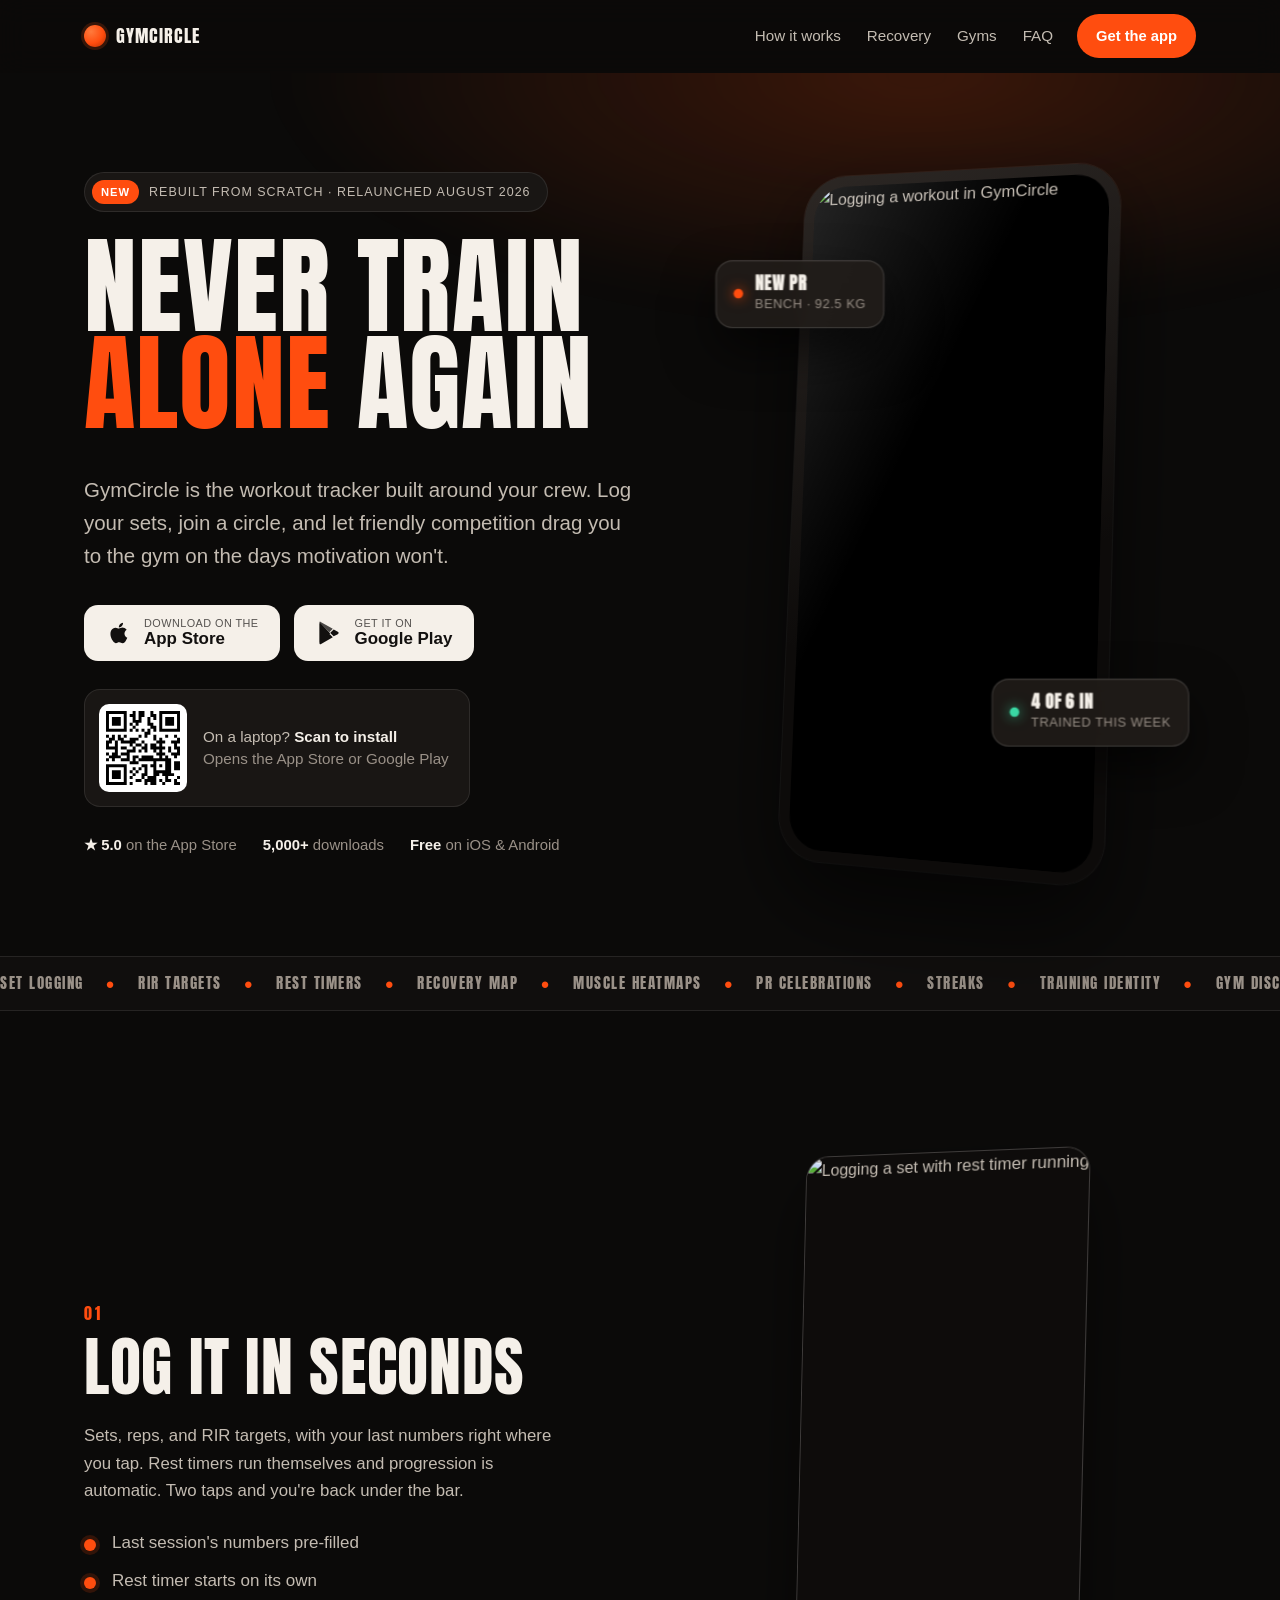
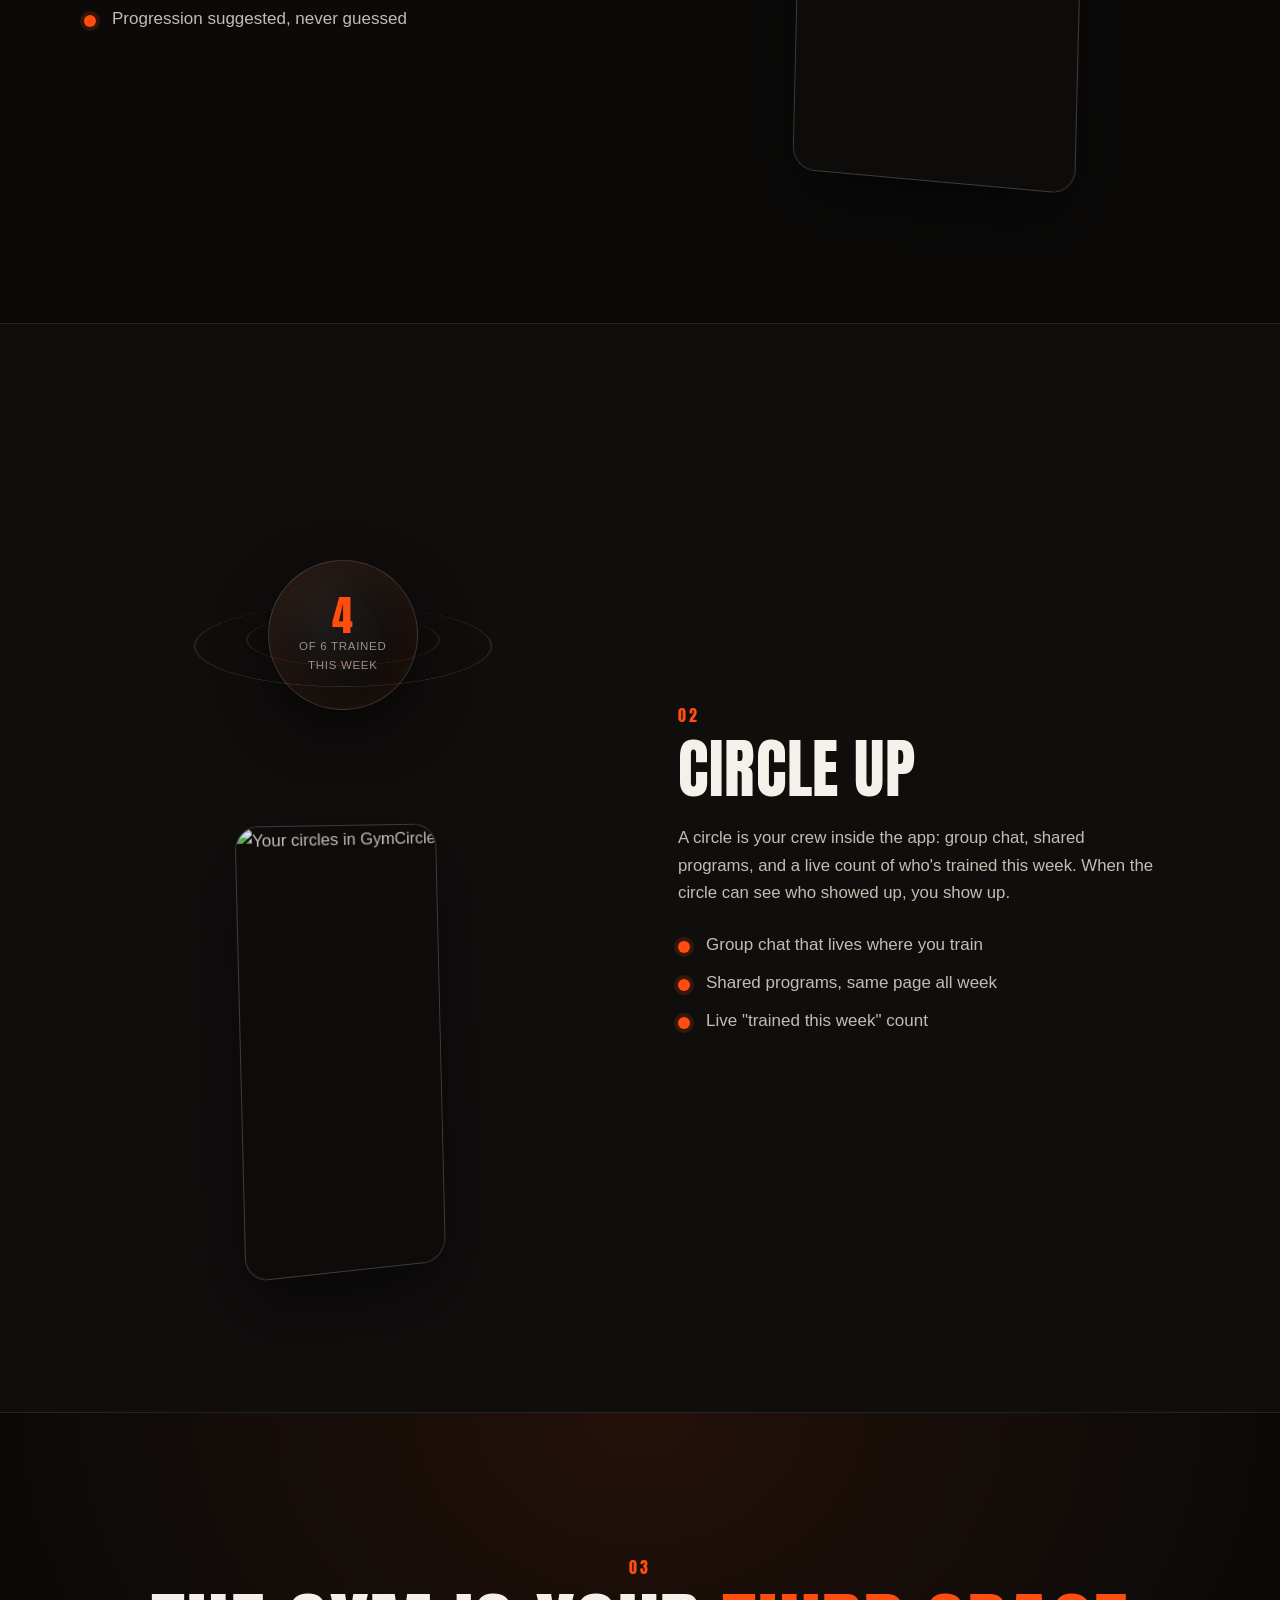
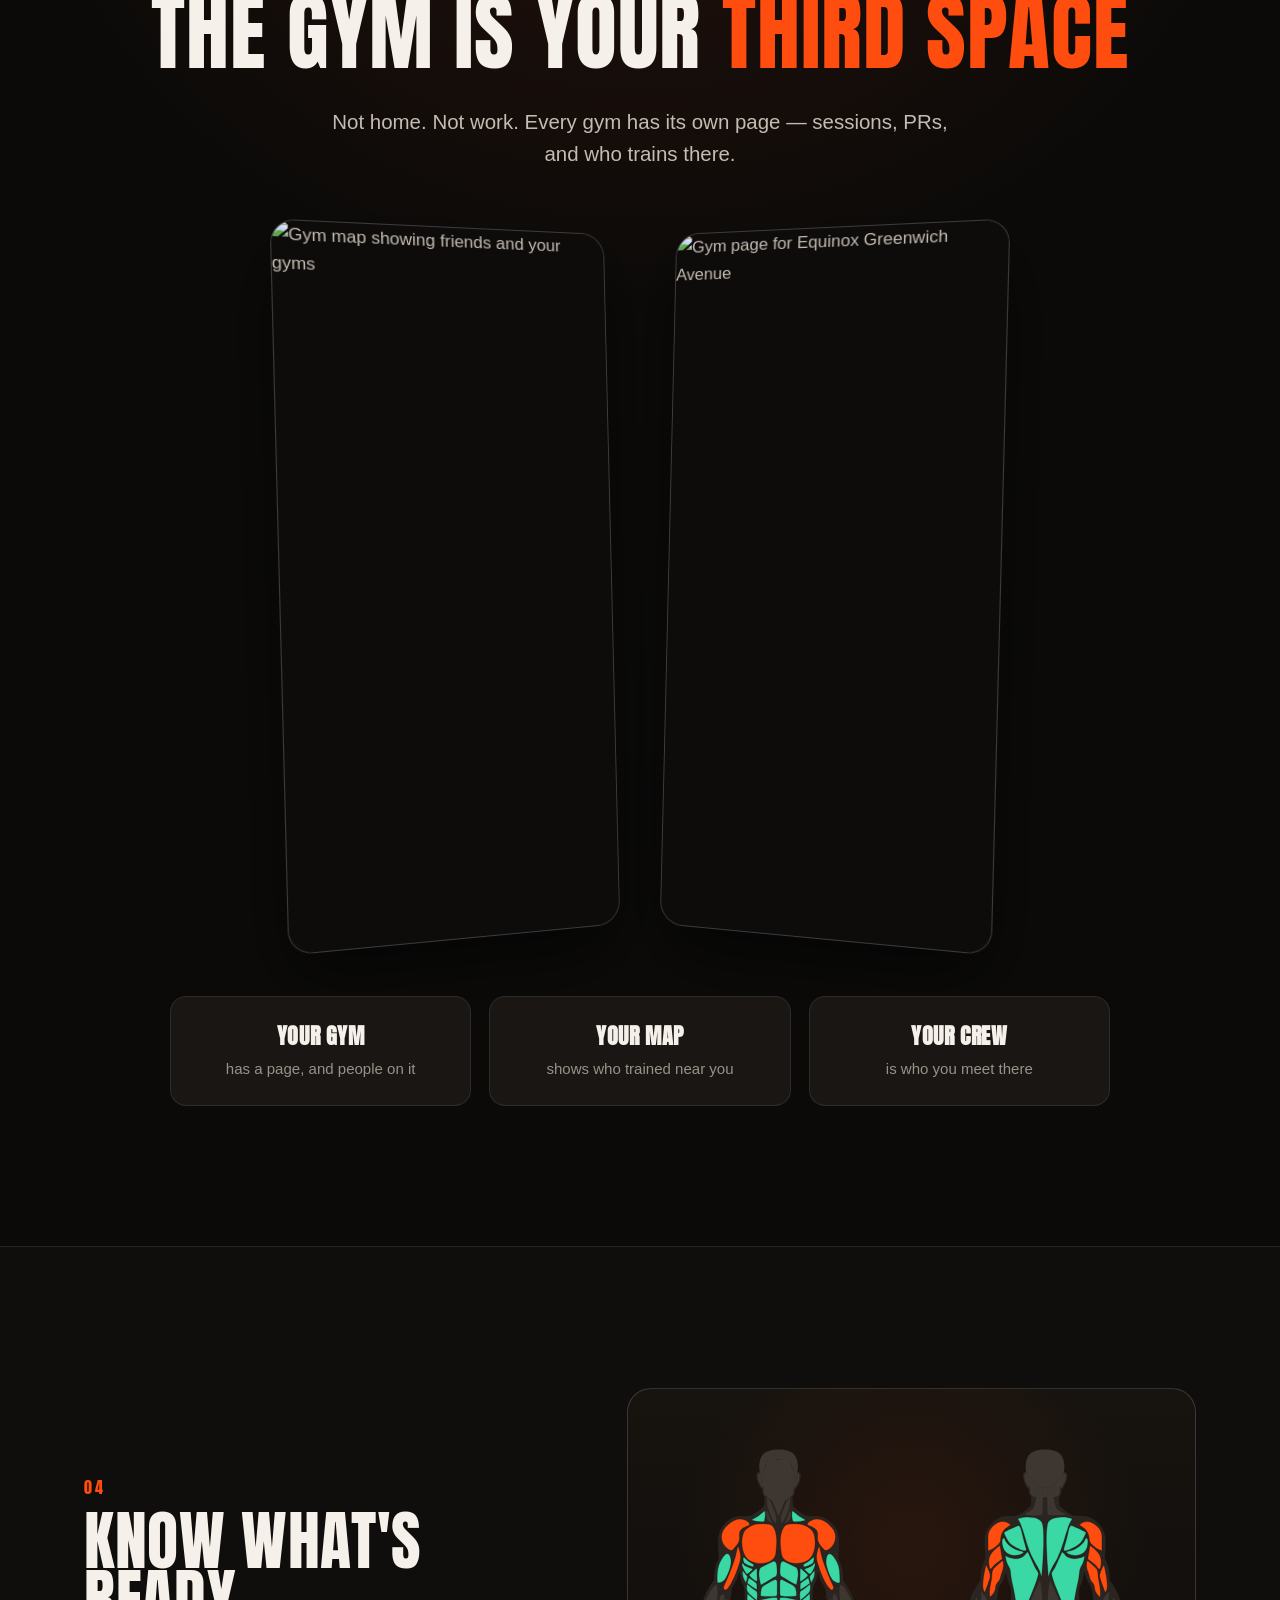
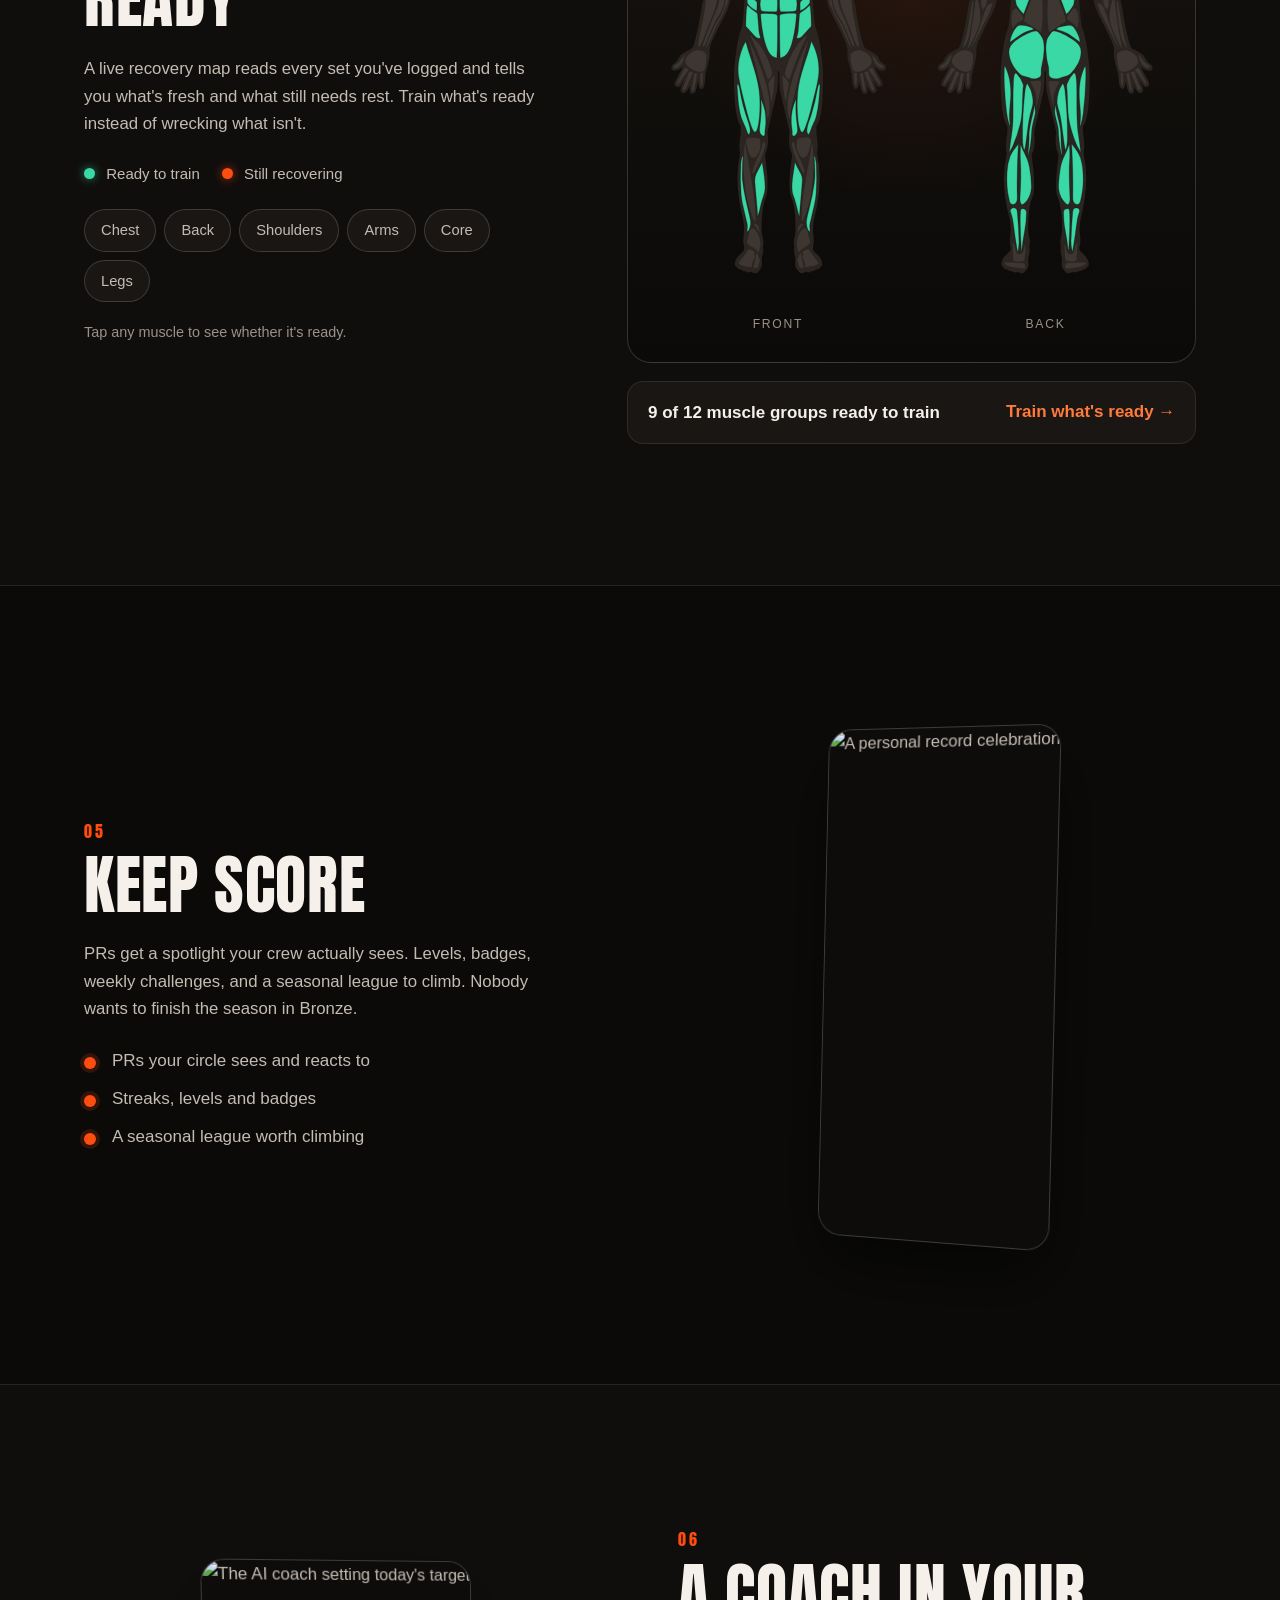
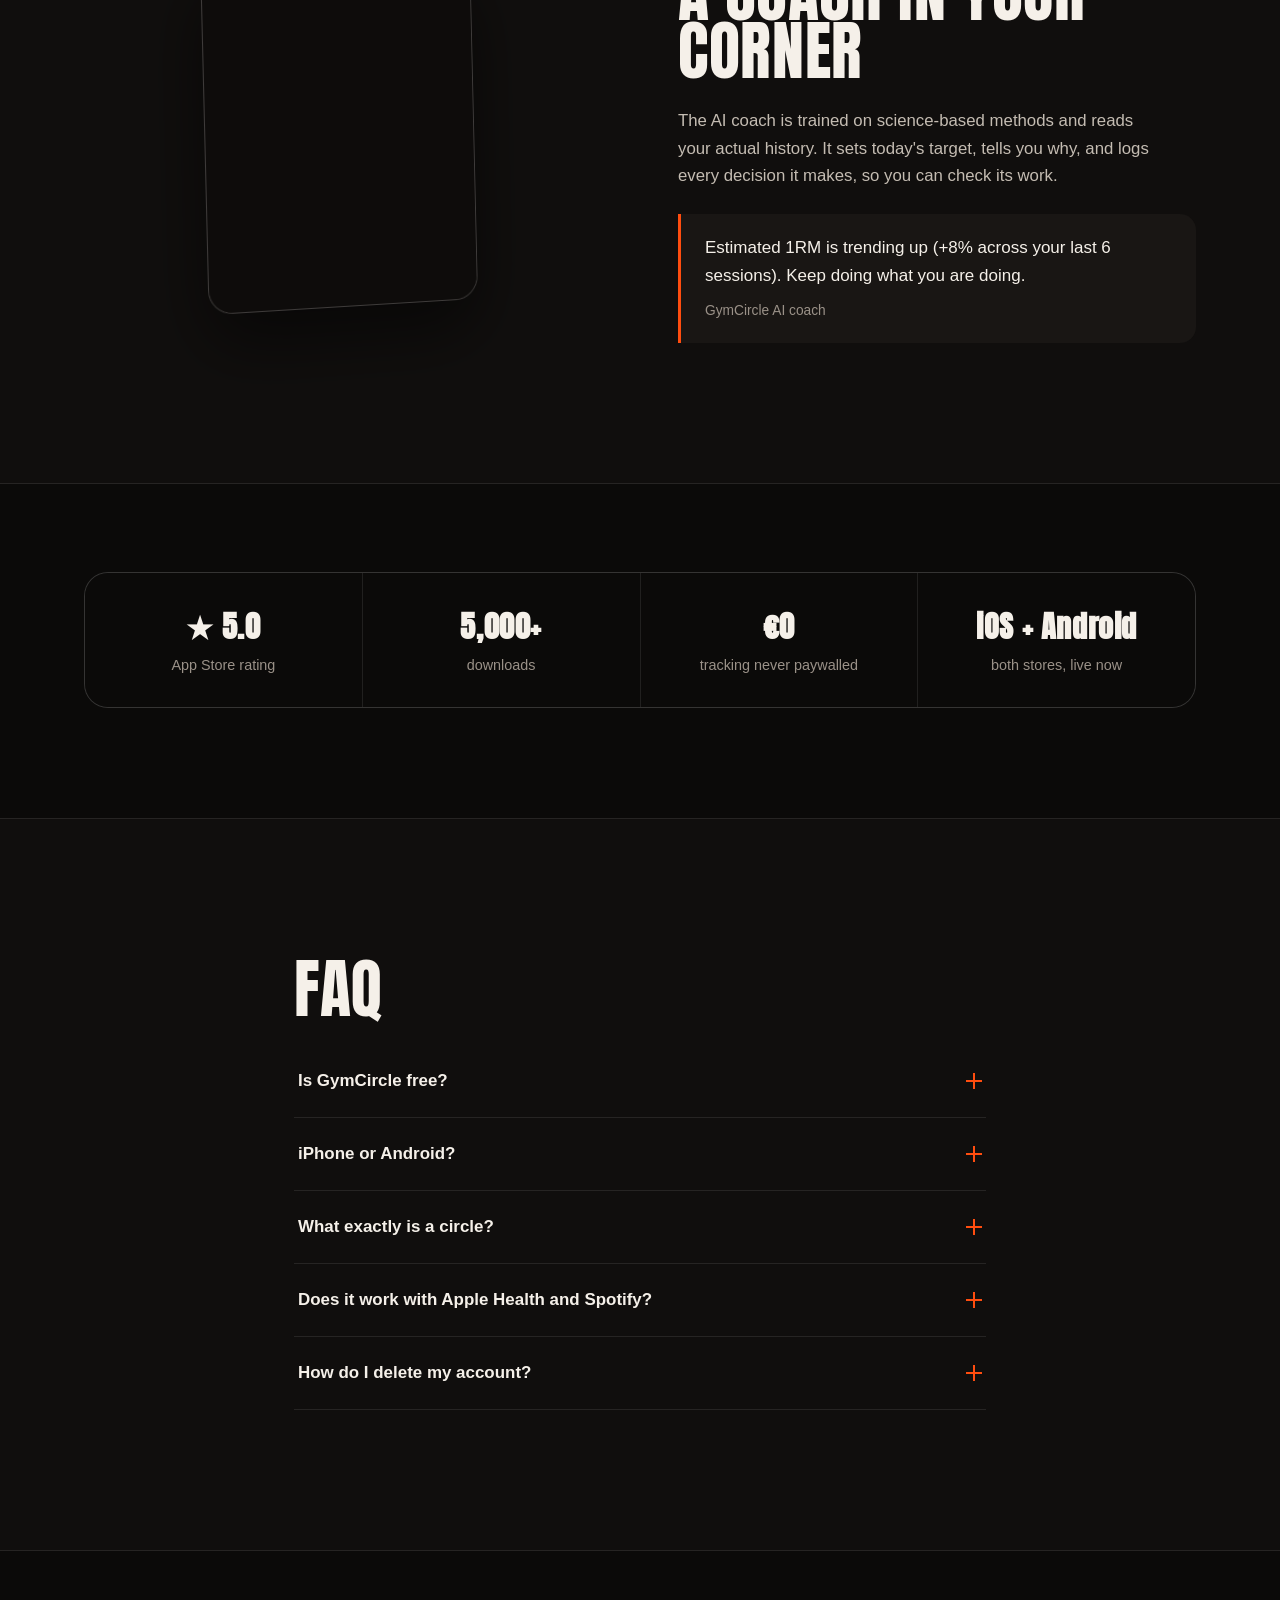
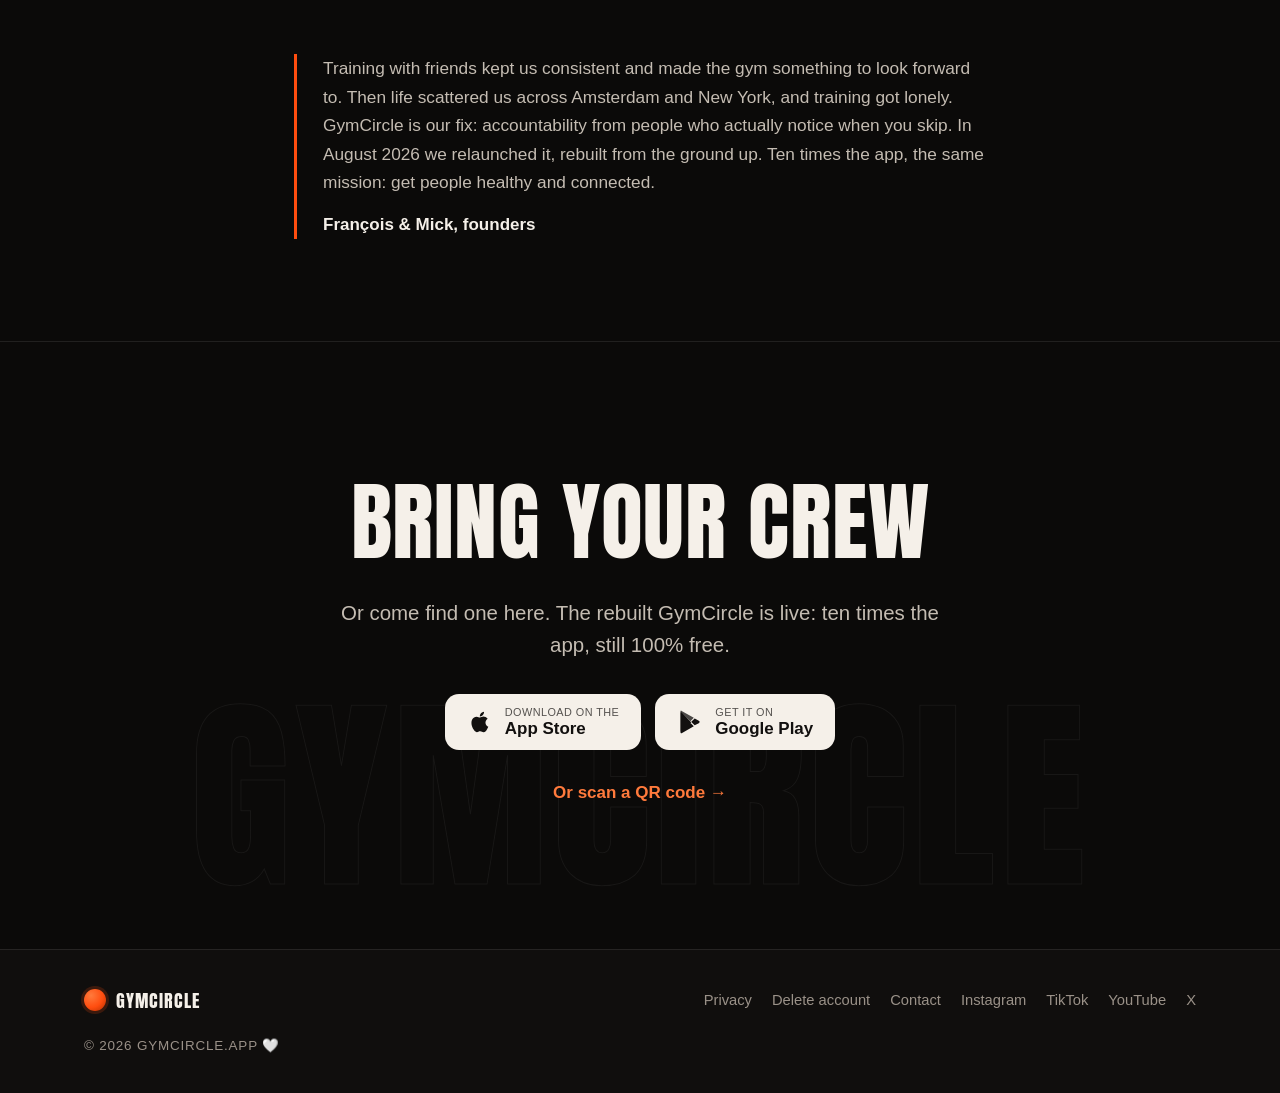
==== commit b3765b68: "Make depth a system: 3D orbit, parallax hero scene, hinge reveals The page used perspective in exact" ====
--- a/gymcircle-site/index.html
+++ b/gymcircle-site/index.html
@@ -88,15 +88,27 @@
     </div>
 
     <div class="hero__media">
-      <div class="phone" data-tilt>
-        <div class="phone__screen">
-          <!-- Video slot: drops to the real screenshot until a clip exists. -->
-          <video class="media" playsinline muted loop preload="none"
-                 poster="https://www.gymcircle.app/shots/train.png"
-                 data-clip="clips/train.mp4" data-autoplay-in-view
-                 aria-label="Logging a workout in GymCircle"></video>
+      <div class="scene">
+        <div class="phone" data-tilt>
+          <div class="phone__screen">
+            <!-- Video slot: drops to the real screenshot until a clip exists. -->
+            <video class="media" playsinline muted loop preload="none"
+                   poster="https://www.gymcircle.app/shots/train.png"
+                   data-clip="clips/train.mp4" data-autoplay-in-view
+                   aria-label="Logging a workout in GymCircle"></video>
+          </div>
+          <div class="phone__glare" aria-hidden="true"></div>
         </div>
-        <div class="phone__glare" aria-hidden="true"></div>
+        <!-- Illustrative app UI, floating at their own depth. Decorative: the
+             hero's claims are in the copy and the trust list, not in here. -->
+        <div class="float float--pr" data-depth="34" aria-hidden="true">
+          <span class="float__dot float__dot--pr"></span>
+          <span><strong>New PR</strong><span>Bench · 92.5 kg</span></span>
+        </div>
+        <div class="float float--crew" data-depth="62" aria-hidden="true">
+          <span class="float__dot float__dot--ready"></span>
+          <span><strong>4 of 6 in</strong><span>trained this week</span></span>
+        </div>
       </div>
     </div>
   </div>
@@ -176,7 +188,7 @@
   <div class="wrap">
     <p class="step step--center">03</p>
     <h2 class="display display--lg center">The gym is your <em>third space</em></h2>
-    <p class="lede center narrow">Not home. Not work. The place where your people are. Every gym has a page: sessions, PRs, and who trains there. GymCircle turns solo training into somewhere you belong.</p>
+    <p class="lede center narrow">Not home. Not work. Every gym has its own page — sessions, PRs, and who trains there.</p>
     <div class="third__media">
       <figure class="shot shot--tilt-l">
         <img class="media" loading="lazy" src="https://www.gymcircle.app/shots/map.png" alt="Gym map showing friends and your gyms">
@@ -419,7 +431,7 @@
     <div class="feature__copy">
       <p class="step">05</p>
       <h2 class="display">Keep score</h2>
-      <p class="body">PRs get a spotlight your crew actually sees, and every session earns its keep: levels, badges, weekly challenges, and a seasonal league to climb. Friendly fire only. But nobody wants to finish the season in Bronze.</p>
+      <p class="body">PRs get a spotlight your crew actually sees. Levels, badges, weekly challenges, and a seasonal league to climb. Nobody wants to finish the season in Bronze.</p>
       <ul class="ticks">
         <li>PRs your circle sees and reacts to</li>
         <li>Streaks, levels and badges</li>
--- a/gymcircle-site/assets/css/styles.css
+++ b/gymcircle-site/assets/css/styles.css
@@ -47,6 +47,11 @@
   --gut: clamp(20px, 5vw, 64px);
   --sec: clamp(72px, 11vw, 152px);
 
+  /* Depth. One perspective for the whole page so the hero phone, the orbit
+     and the screenshot slabs all read as objects in the same room rather
+     than three unrelated tricks. */
+  --persp: 1200px;
+
   --font-display: 'Anton', 'Oswald', 'Haettenschweiler', 'Arial Narrow Bold',
                   Impact, 'Franklin Gothic Bold', sans-serif;
   --font-body: -apple-system, BlinkMacSystemFont, 'Segoe UI', Inter, Roboto,
@@ -201,15 +206,43 @@
 @media (max-width:980px){ .qr-inline{ display:none; } }  /* pointless on a phone */
 
 /* Phone mockup */
-.hero__media{ display:flex; justify-content:center; perspective:1400px; }
+.hero__media{ display:flex; justify-content:center; perspective:var(--persp); }
+/* The scene, not just the phone: two UI cards sit in front of the handset at
+   different Z, so the pointer parallax separates them instead of sliding one
+   flat rectangle around. */
+.scene{ position:relative; transform-style:preserve-3d; }
 .phone{
   position:relative; width:min(330px, 78vw); aspect-ratio:9/19.2;
   border-radius:44px; padding:11px; background:linear-gradient(160deg,#2C2724,#0D0B0A 60%);
   box-shadow:0 40px 90px rgba(0,0,0,.65), 0 0 0 1px rgba(255,255,255,.07);
   transform:rotateY(-14deg) rotateX(4deg) rotateZ(1deg);
   transition:transform .5s cubic-bezier(.2,.7,.3,1);
+  transform-style:preserve-3d;
   will-change:transform;
 }
+.float{
+  /* translateZ, not z-index: inside a preserve-3d parent the browser sorts by
+     Z position and ignores z-index, which puts the card behind the handset. */
+  position:absolute; transform:translateZ(70px); display:flex; align-items:center; gap:11px;
+  padding:12px 16px; border-radius:var(--r);
+  background:color-mix(in srgb, var(--surface-2) 88%, transparent);
+  border:1px solid var(--line-2);
+  box-shadow:0 22px 48px rgba(0,0,0,.62);
+  backdrop-filter:blur(9px);
+  animation:bob 7s ease-in-out infinite;
+  will-change:transform;
+}
+.float__dot{ width:9px; height:9px; border-radius:50%; flex:none; }
+.float__dot--pr{ background:var(--orange); box-shadow:0 0 12px rgba(255,77,15,.85); }
+.float__dot--ready{ background:var(--ready); box-shadow:0 0 12px rgba(58,216,164,.8); }
+.float strong{ display:block; font-family:var(--font-display); letter-spacing:.03em;
+  text-transform:uppercase; color:var(--ink); font-size:1.02rem; line-height:1.1; }
+.float span{ font-size:.76rem; color:var(--dim); letter-spacing:.04em; text-transform:uppercase; }
+.float--pr{ top:16%; left:-16%; animation-delay:-1.4s; }
+.float--crew{ bottom:19%; right:-19%; animation-delay:-4.2s; }
+@keyframes bob{ 50%{ translate:0 -11px; } }
+@media (max-width:1180px){ .float--pr{ left:-6%; } .float--crew{ right:-7%; } }
+@media (max-width:520px){ .float{ padding:10px 13px; } .float--pr{ left:-4%; } .float--crew{ right:-4%; } }
 .phone__screen{ position:relative; height:100%; border-radius:34px; overflow:hidden; background:#000; }
 .phone__screen .media{ width:100%; height:100%; object-fit:cover; }
 .phone__glare{
@@ -242,7 +275,7 @@
   .feature__grid{ grid-template-columns:1fr; }
   .feature__grid--rev .feature__copy{ order:0; }
 }
-.feature__media{ position:relative; display:flex; justify-content:center; gap:20px; flex-wrap:wrap; }
+.feature__media{ position:relative; display:flex; justify-content:center; gap:20px; flex-wrap:wrap; perspective:var(--persp); }
 
 .ticks{ list-style:none; padding:0; margin:0; display:grid; gap:10px; }
 .ticks li{ position:relative; padding-left:28px; color:var(--body); }
@@ -264,10 +297,18 @@
    check them against your real /shots dimensions if you swap assets. */
 .shot .media{ width:100%; height:auto; aspect-ratio:9/19.5; object-fit:cover; object-position:top center; background:#0E0C0B; }
 .shot--card .media{ aspect-ratio:4/5; object-fit:contain; }
-.shot--tilt-r{ transform:rotate(2.2deg); }
-.shot--tilt-l{ transform:rotate(-2.2deg); }
+/* Screenshots as slabs standing in the room, not stickers rotated on the
+   page. Hovering brings one square to the viewer and pulls it forward. */
+.shot--tilt-r{ transform:rotateY(-14deg) rotateZ(1.4deg); }
+.shot--tilt-l{ transform:rotateY(14deg) rotateZ(-1.4deg); }
 .shot--sm{ max-width:270px; }
-@media (hover:hover){ .shot:hover{ transform:rotate(0) translateY(-8px); } }
+@media (hover:hover){
+  .shot:hover{ transform:rotateY(0) rotateZ(0) translateY(-10px) translateZ(46px); }
+}
+@media (max-width:640px){
+  .shot--tilt-r{ transform:rotateY(-8deg) rotateZ(1.4deg); }
+  .shot--tilt-l{ transform:rotateY(8deg) rotateZ(-1.4deg); }
+}
 
 .pull{
   margin:0; padding:20px 24px; border-left:3px solid var(--orange);
@@ -278,7 +319,7 @@
 /* ---------- Third space ---------- */
 .third{ padding:var(--sec) 0; background:
   radial-gradient(70% 50% at 50% 0%, rgba(255,77,15,.10), transparent 70%), var(--bg); }
-.third__media{ display:flex; justify-content:center; gap:clamp(16px,4vw,48px); flex-wrap:wrap; margin:clamp(32px,5vw,56px) 0; }
+.third__media{ display:flex; justify-content:center; gap:clamp(16px,4vw,48px); flex-wrap:wrap; margin:clamp(32px,5vw,56px) 0; perspective:var(--persp); }
 .third__stats{
   display:grid; grid-template-columns:repeat(3,1fr); gap:18px;
   max-width:940px; margin-inline:auto; text-align:center;
@@ -292,35 +333,60 @@
 .orbit{
   position:relative; width:min(340px,80vw); aspect-ratio:1; flex:none;
   display:grid; place-items:center;
-}
+  /* A real ring in space: the satellites travel around the core on the Z
+     axis, so the far half genuinely recedes behind it. --orbit-r is the
+     ring radius, dropped on small screens so it stays inside the column. */
+  --orbit-r: min(140px, 34vw);
+  --orbit-tilt: 26deg;   /* enough that the path reads as an ellipse, not a row */
+  perspective:760px; transform-style:preserve-3d;
+}
+/* The rings lie in the satellites' own orbital plane (90deg to stand them on
+   edge, less the 13deg the ring is tilted toward the viewer). */
 .orbit__ring,.orbit__ring--2{
   position:absolute; inset:8%; border-radius:50%;
   border:1px solid var(--line-2);
-  transform:rotateX(66deg);
+  transform:rotateX(calc(90deg - var(--orbit-tilt)));
 }
 .orbit__ring--2{ inset:22%; border-color:rgba(255,77,15,.28); }
 .orbit__core{
-  position:relative; z-index:2; width:44%; aspect-ratio:1; border-radius:50%;
+  position:relative; z-index:2; transform:translateZ(0); width:44%; aspect-ratio:1; border-radius:50%;
   background:radial-gradient(circle at 35% 30%, var(--surface-2), #0E0C0B 70%);
   border:1px solid var(--line-2); display:grid; place-content:center; text-align:center;
   box-shadow:0 20px 50px rgba(0,0,0,.6), inset 0 0 40px rgba(255,77,15,.10);
 }
 .orbit__count{ font-family:var(--font-display); font-size:2.6rem; color:var(--orange); line-height:1; }
 .orbit__label{ font-size:.72rem; letter-spacing:.06em; text-transform:uppercase; color:var(--dim); }
-.orbit__sats{ position:absolute; inset:0; animation:spin 28s linear infinite; }
+.orbit__sats{
+  position:absolute; inset:0; transform-style:preserve-3d;
+  animation:orbit-spin 26s linear infinite;
+}
 .sat{
   position:absolute; top:50%; left:50%; width:46px; height:46px; margin:-23px;
   border-radius:50%; display:grid; place-items:center;
   font-size:.78rem; font-weight:700; letter-spacing:.03em;
   background:var(--surface-2); color:var(--dim);
   border:1px solid var(--line-2);
-  transform:rotate(calc(var(--i) * 60deg)) translate(min(155px,38vw)) rotate(calc(var(--i) * -60deg));
-  animation:spin-rev 28s linear infinite;
+  /* Placed on the ring, then counter-rotated every frame so the initials
+     stay square to the viewer instead of turning edge-on. */
+  animation:sat-face 26s linear infinite;
 }
 .sat--on{ color:var(--ink); border-color:var(--orange); box-shadow:0 0 0 4px rgba(255,77,15,.14); }
-@keyframes spin{ to{ transform:rotate(360deg); } }
-@keyframes spin-rev{ to{ transform:rotate(calc(var(--i) * 60deg)) translate(min(155px,38vw)) rotate(calc(var(--i) * -60deg - 360deg)); } }
-@media (max-width:900px){ .orbit{ display:none; } }
+@keyframes orbit-spin{
+  from{ transform:rotateX(calc(var(--orbit-tilt) * -1)) rotateY(0deg); }
+  to  { transform:rotateX(calc(var(--orbit-tilt) * -1)) rotateY(360deg); }
+}
+/* Undo the parent's Y spin and its X tilt, so the initials stay square to the
+   viewer while the ring itself keeps turning underneath them. */
+@keyframes sat-face{
+  from{ transform:rotateY(calc(var(--i) * 60deg)) translateZ(var(--orbit-r)) rotateY(calc(var(--i) * -60deg)) rotateX(var(--orbit-tilt)); }
+  to  { transform:rotateY(calc(var(--i) * 60deg)) translateZ(var(--orbit-r)) rotateY(calc(var(--i) * -60deg - 360deg)) rotateX(var(--orbit-tilt)); }
+}
+/* Kept on phones now that it fits — it is the clearest thing on the page. */
+@media (max-width:900px){ .orbit{ --orbit-r:min(118px,31vw); width:min(260px,74vw); } }
+@media (prefers-reduced-motion:reduce){
+  .orbit__sats{ animation:none; transform:rotateX(calc(var(--orbit-tilt) * -1)); }
+  .sat{ animation:none; transform:rotateY(calc(var(--i) * 60deg)) translateZ(var(--orbit-r)) rotateY(calc(var(--i) * -60deg)) rotateX(var(--orbit-tilt)); }
+}
 
 /* ---------- Recovery body map ---------- */
 .bodymap{ padding:var(--sec) 0; background:var(--bg-2); border-block:1px solid var(--line); }
@@ -396,8 +462,24 @@
 .proof__bar span{ color:var(--dim); font-size:.9rem; }
 @media (max-width:760px){ .proof__bar{ grid-template-columns:repeat(2,1fr); } }
 
-.proof__reviews{ display:grid; grid-template-columns:repeat(auto-fit,minmax(280px,1fr)); gap:18px; margin-top:22px; }
-.review{ background:var(--surface); border:1px solid var(--line); border-radius:var(--r); padding:22px; }
+.proof__reviews{ display:grid; grid-template-columns:repeat(auto-fit,minmax(280px,1fr)); gap:18px; margin-top:22px; perspective:var(--persp); }
+/* Marks a block whose contents are placeholders. Only ever rendered when
+   something other than real App Store reviews is in REVIEWS. */
+.proof__sample{
+  display:flex; align-items:center; gap:10px; margin:26px 0 0;
+  border:1px dashed rgba(255,77,15,.5); border-radius:var(--r-sm);
+  padding:10px 14px; color:var(--dim); font-size:.86rem;
+}
+.proof__sample b{ color:var(--orange); text-transform:uppercase; letter-spacing:.08em; font-size:.76rem; }
+.review{
+  background:var(--surface); border:1px solid var(--line); border-radius:var(--r); padding:22px;
+  transform:rotateY(7deg); transform-origin:left center;
+  transition:transform .45s cubic-bezier(.2,.7,.3,1), border-color .45s;
+}
+.review:nth-child(even){ transform:rotateY(-7deg); transform-origin:right center; }
+@media (hover:hover){
+  .review:hover,.review:nth-child(even):hover{ transform:rotateY(0) translateZ(34px); border-color:var(--line-2); }
+}
 .review__stars{ color:var(--orange); letter-spacing:.1em; margin-bottom:8px; }
 .review p{ margin:0 0 12px; color:var(--body); }
 .review cite{ font-style:normal; font-size:.86rem; color:var(--dim); }
@@ -463,6 +545,13 @@
 .modal__qr canvas,.modal__qr svg{ width:100%; height:100%; display:block; }
 
 /* ---------- Scroll reveal ---------- */
-[data-reveal]{ opacity:0; transform:translateY(22px); transition:opacity .7s ease, transform .7s cubic-bezier(.2,.7,.3,1); }
-[data-reveal].is-in{ opacity:1; transform:none; }
+/* Reveal as a hinge rather than a slide: content tips up from its own base
+   into the page's shared perspective. */
+[data-reveal]{
+  opacity:0;
+  transform:perspective(var(--persp)) translateY(26px) translateZ(-70px) rotateX(8deg);
+  transform-origin:50% 100%;
+  transition:opacity .75s ease, transform .75s cubic-bezier(.2,.7,.3,1);
+}
+[data-reveal].is-in{ opacity:1; transform:perspective(var(--persp)) translateY(0) translateZ(0) rotateX(0); }
 @media (prefers-reduced-motion: reduce){ [data-reveal]{ opacity:1; transform:none; } }
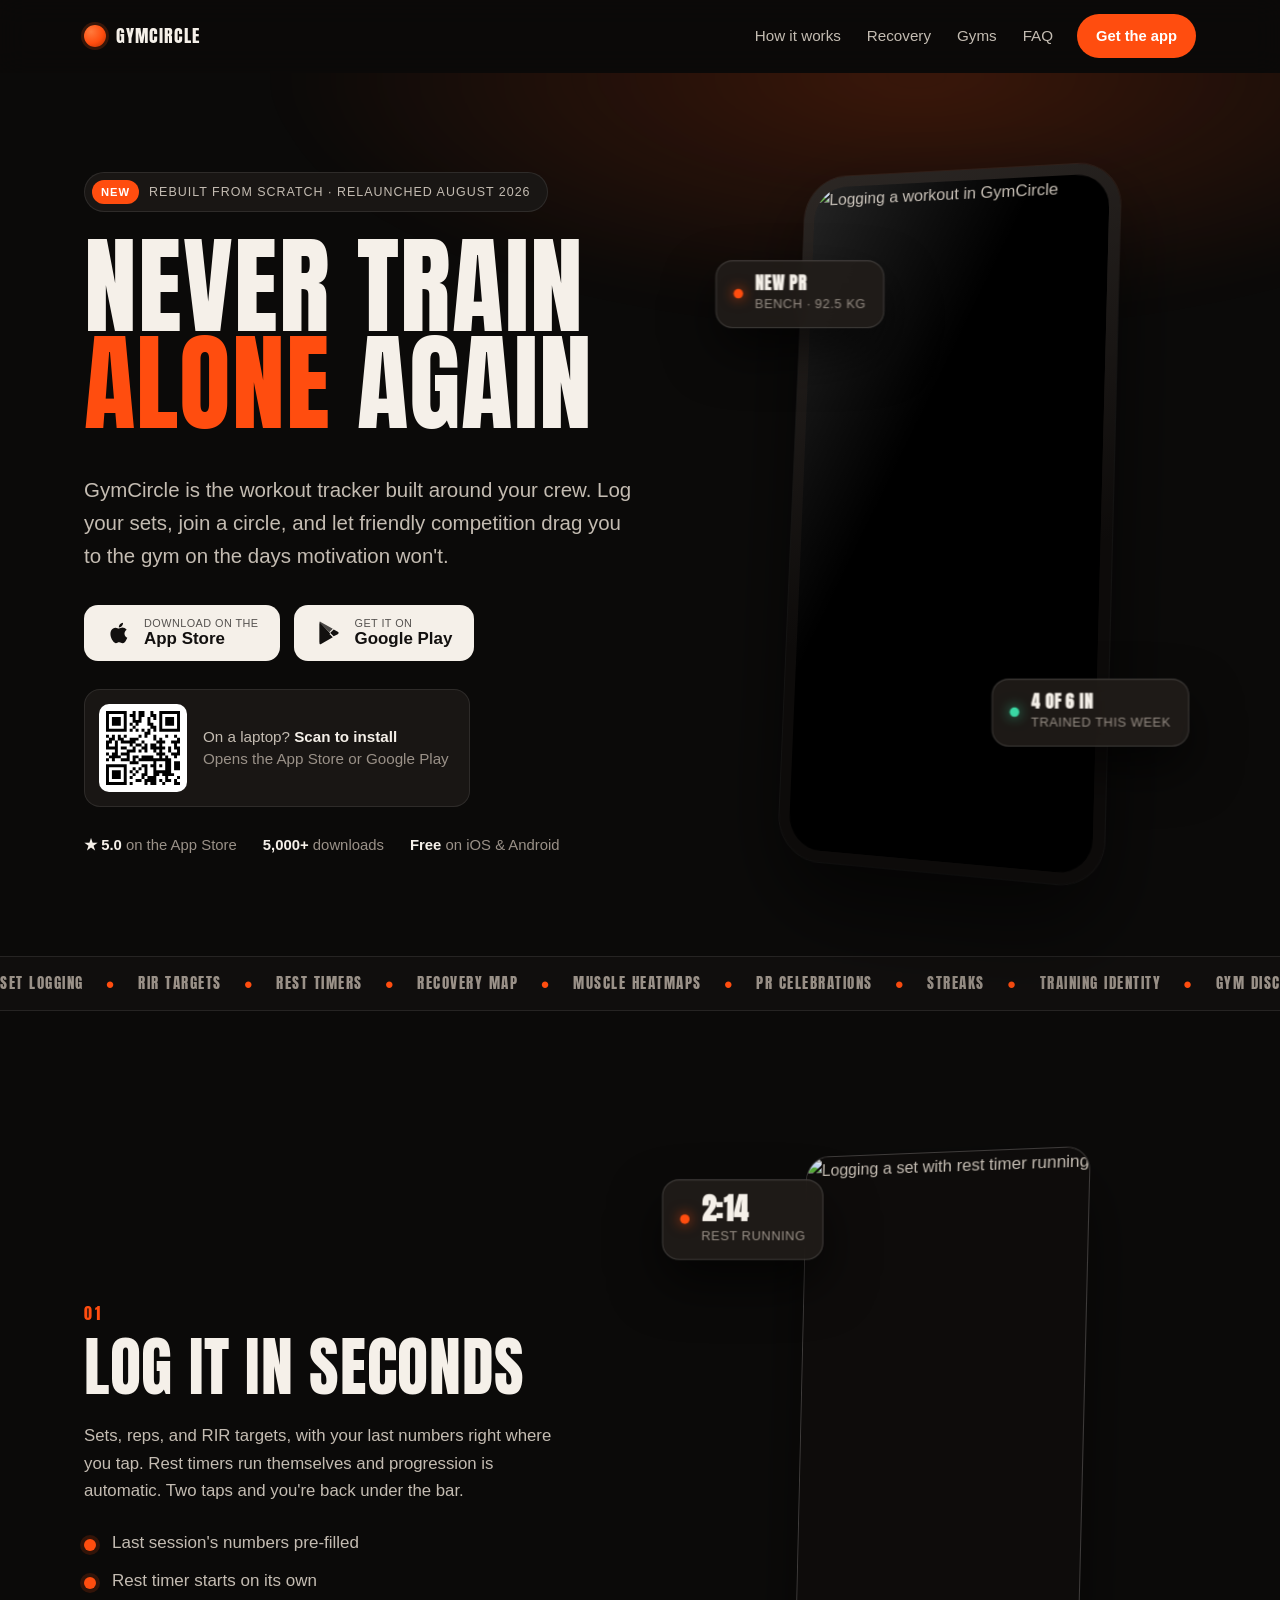
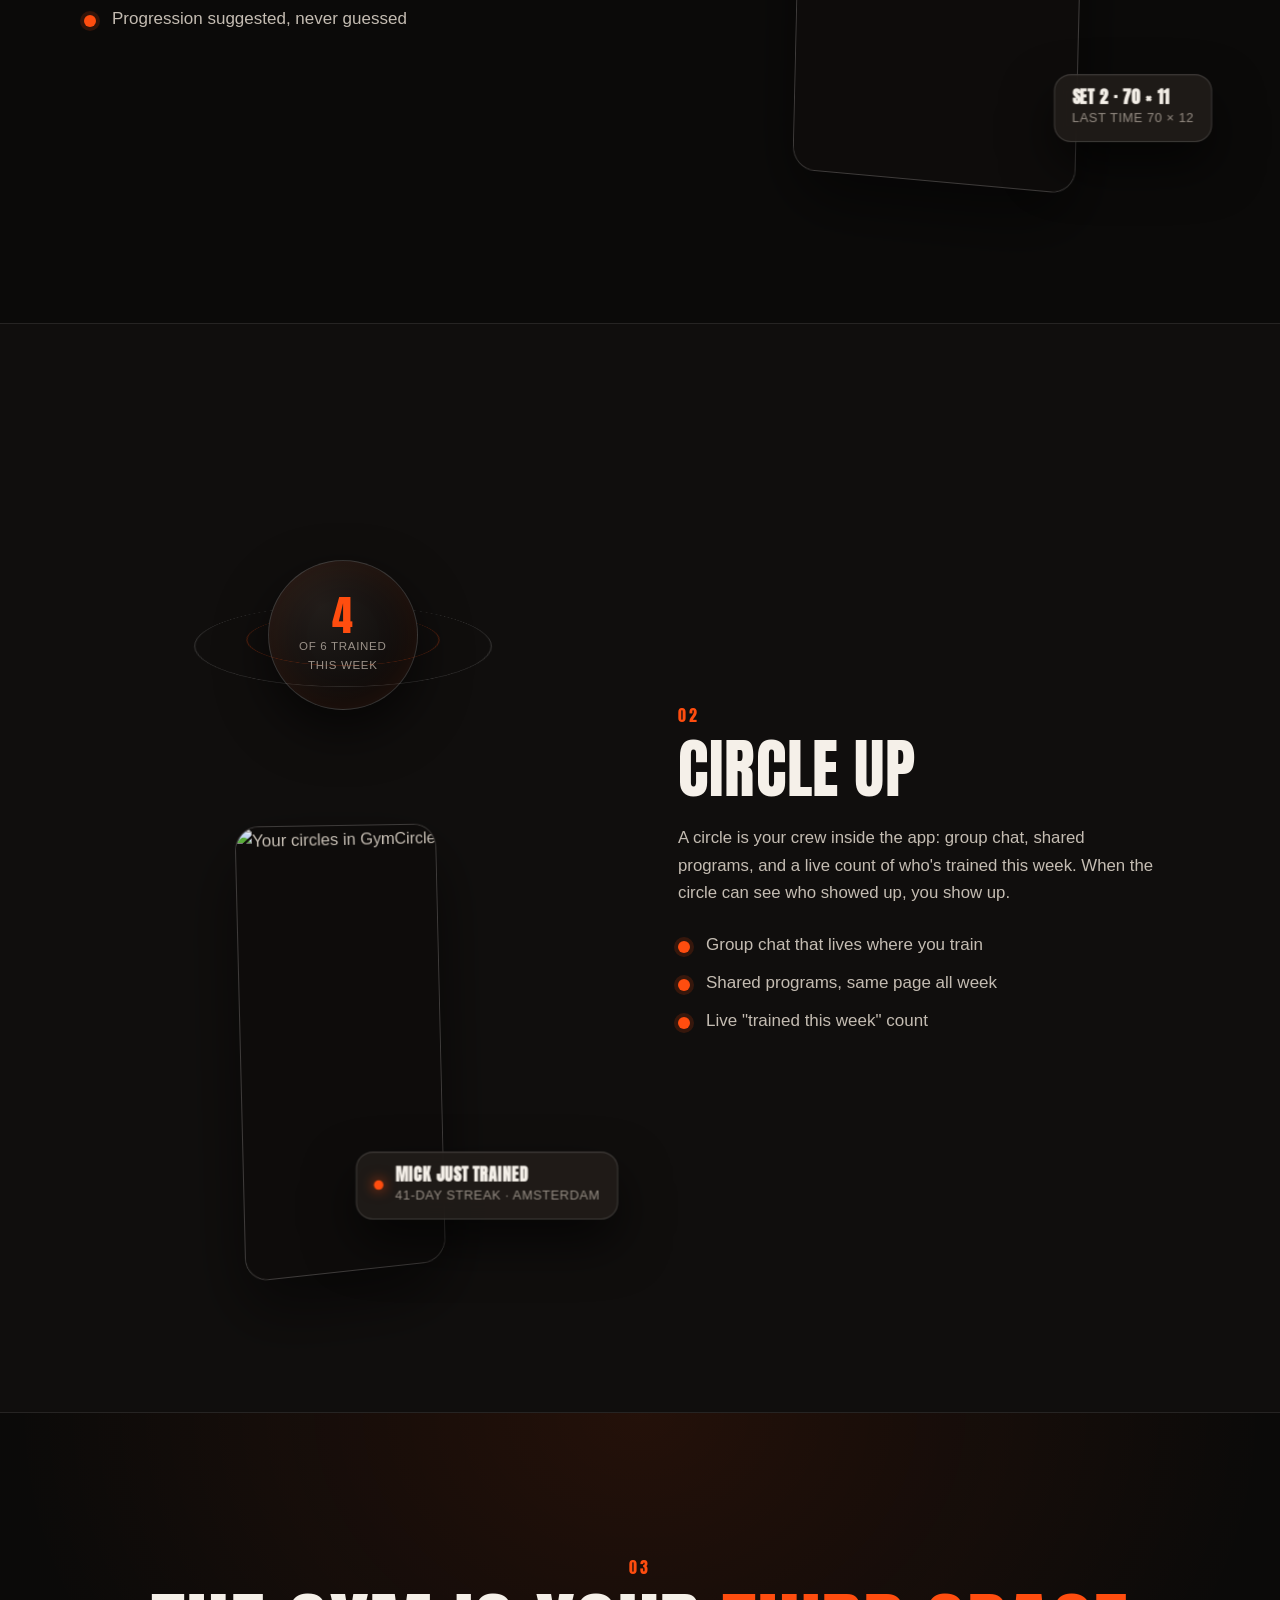
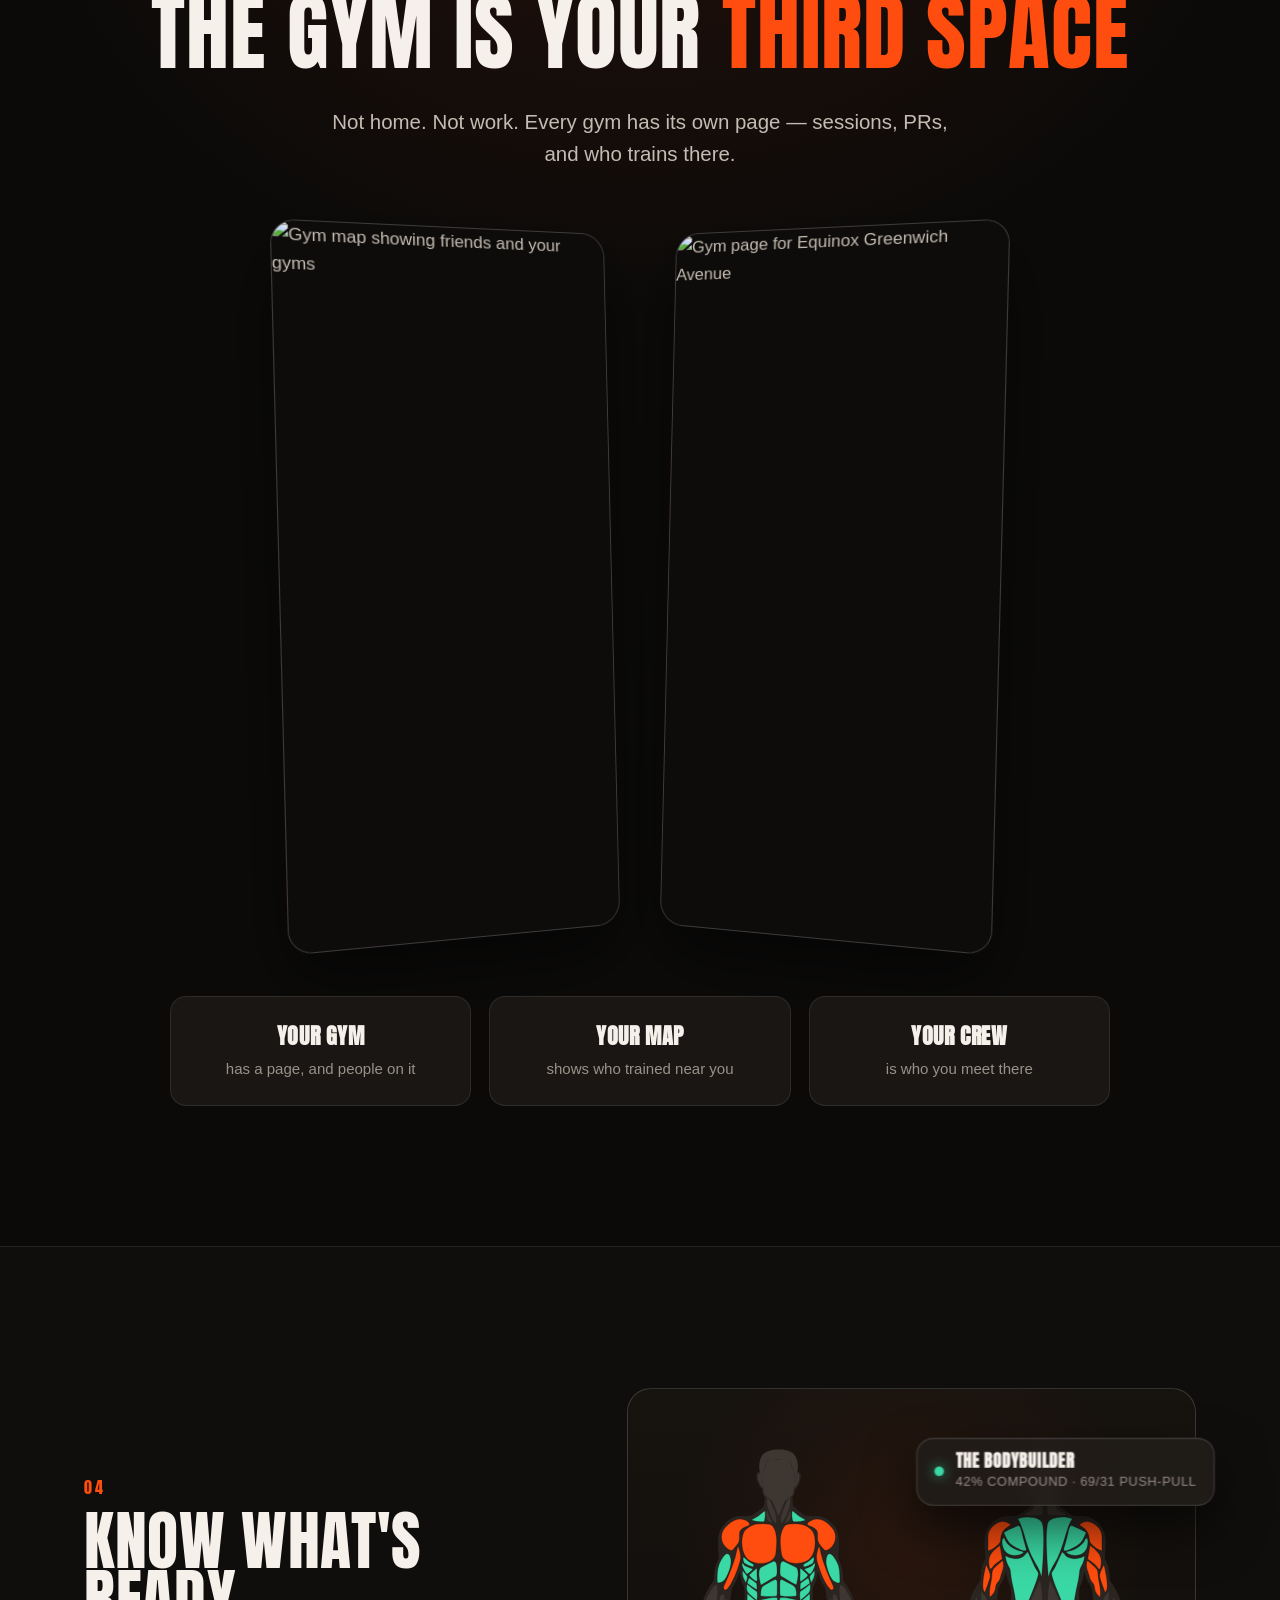
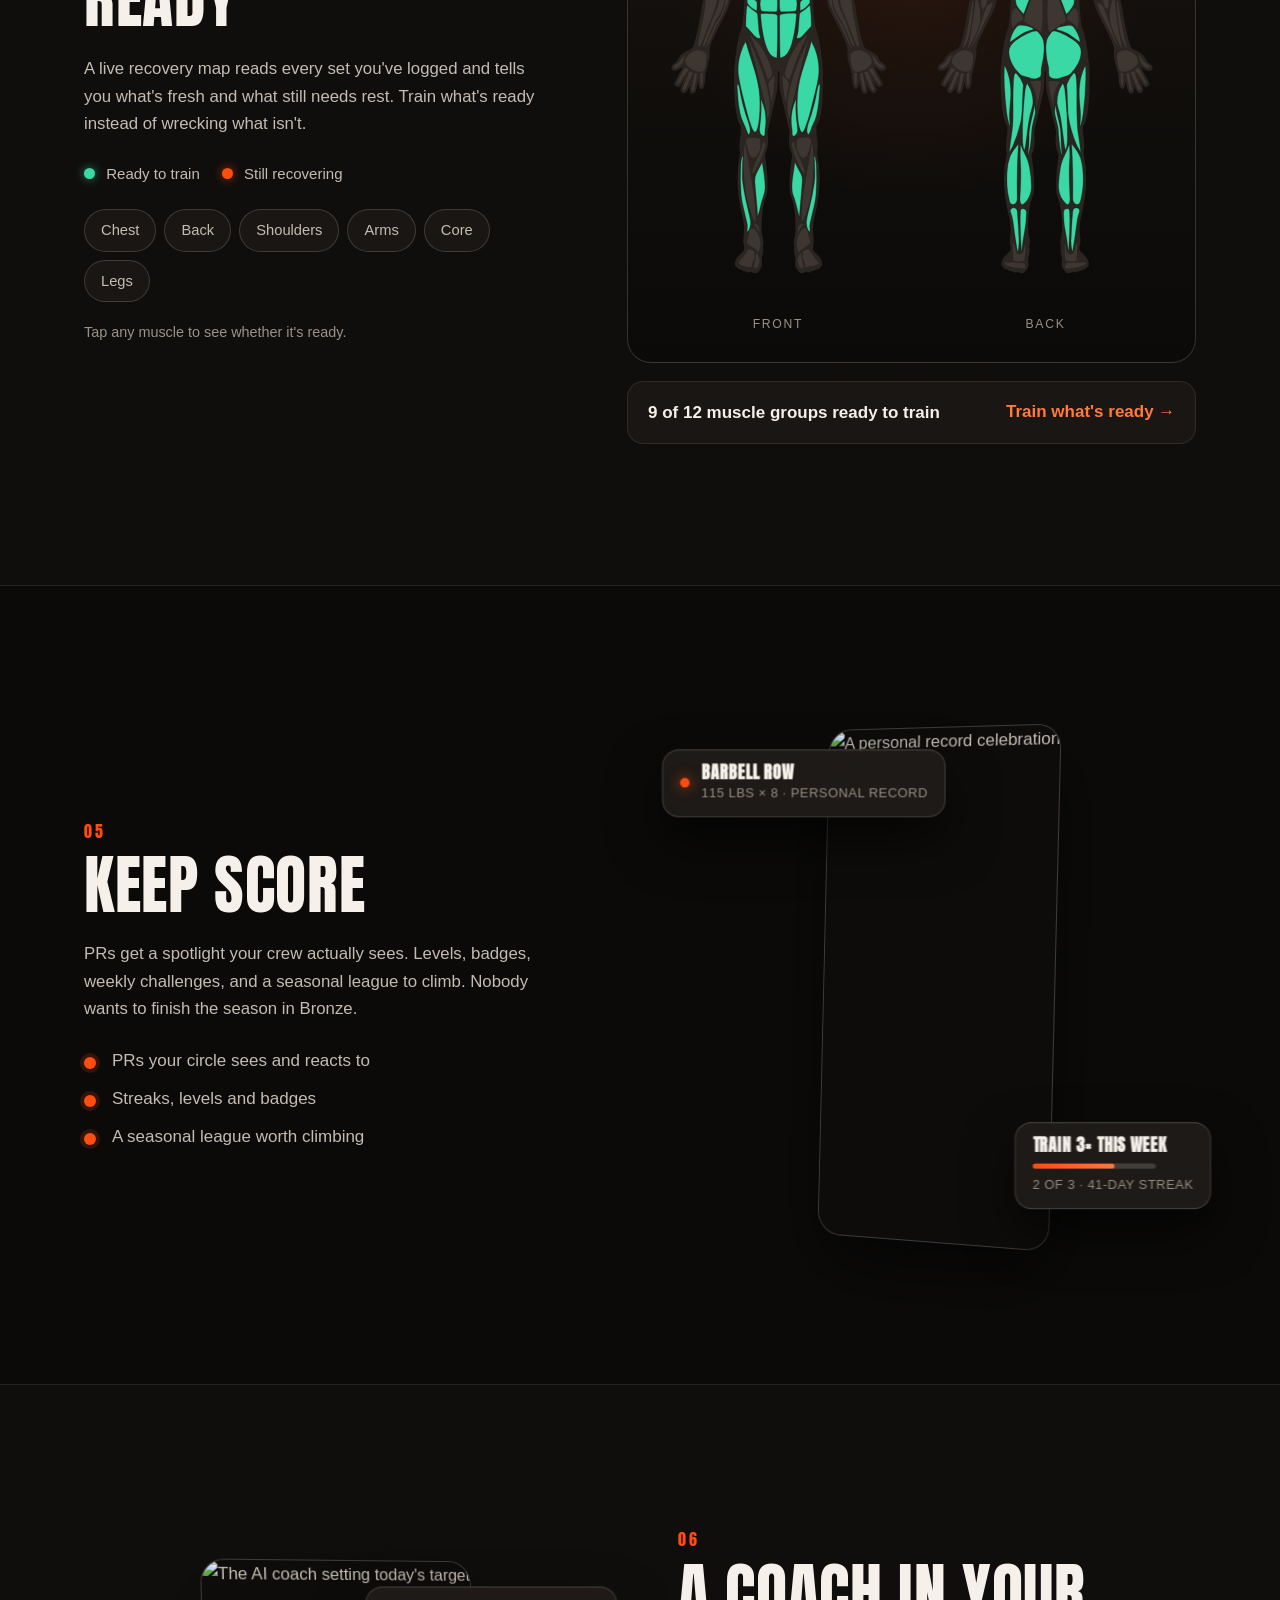
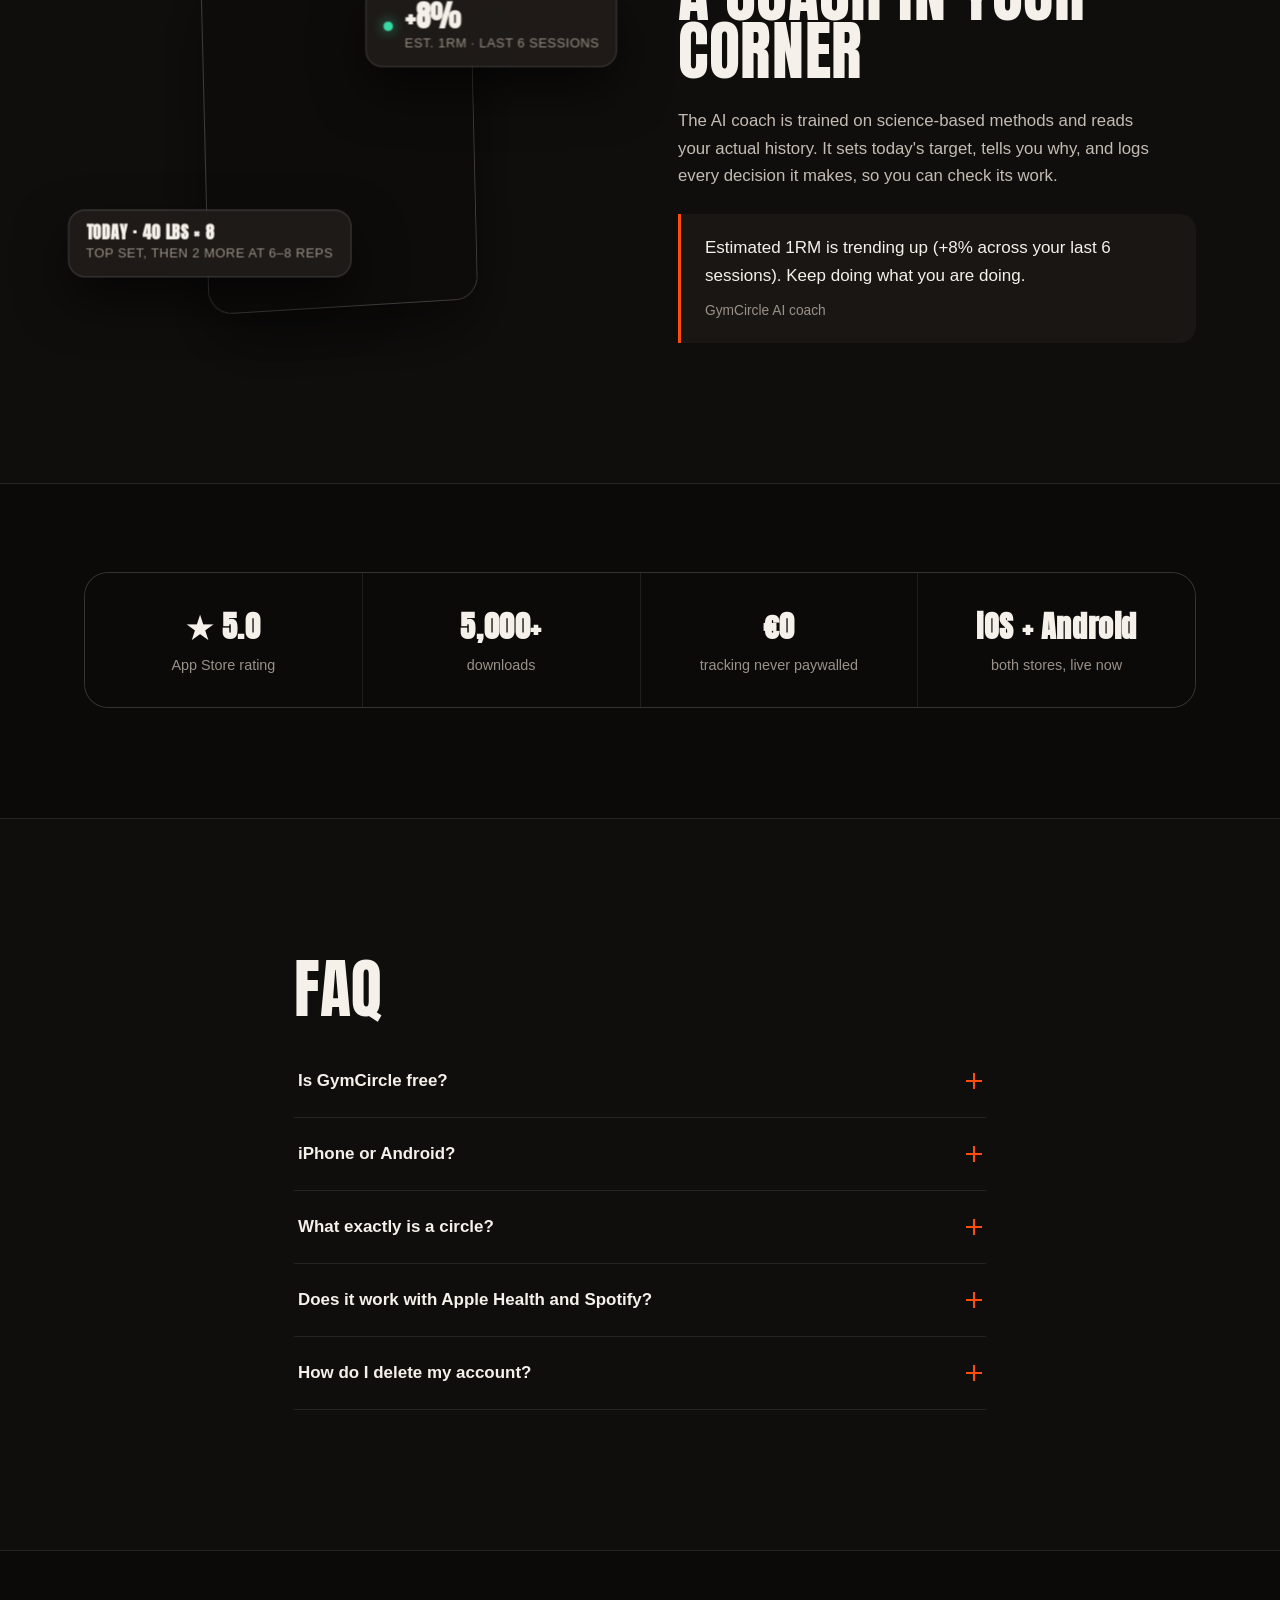
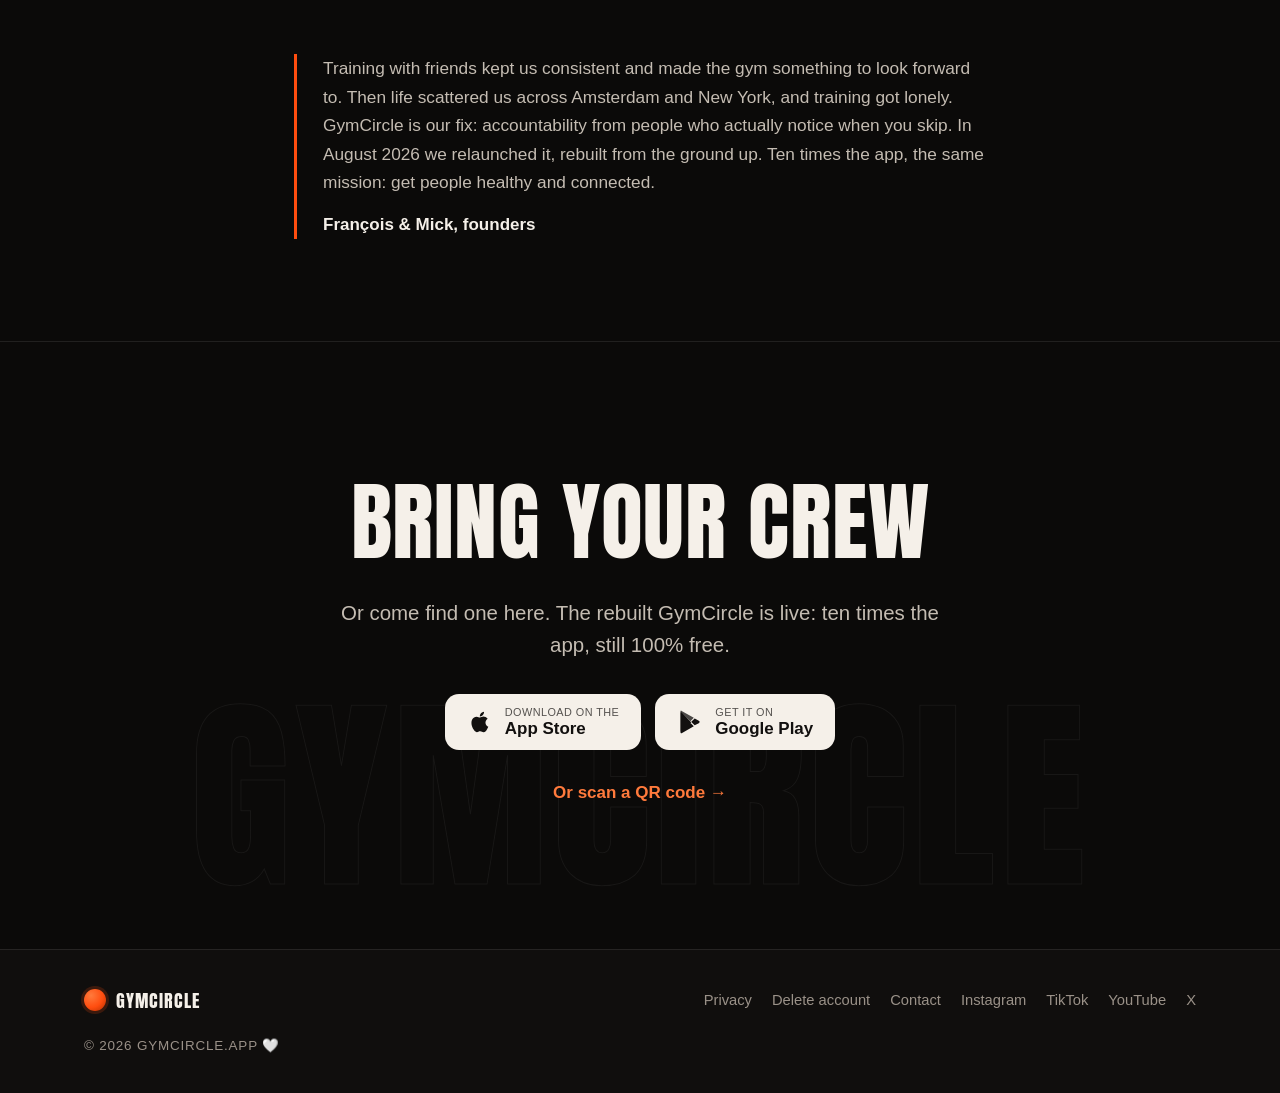
==== commit 6f8e74ad: "Put the app's own numbers on the page as floating UI cards The live site recreates real app UI inlin" ====
--- a/gymcircle-site/index.html
+++ b/gymcircle-site/index.html
@@ -141,6 +141,14 @@
                data-clip="clips/logging.mp4" data-autoplay-in-view
                aria-label="Logging a set with rest timer running"></video>
       </figure>
+      <!-- Decorative: every number here is already stated in the list above. -->
+      <div class="float float--tl float--stat" aria-hidden="true">
+        <span class="float__dot float__dot--pr"></span>
+        <span><strong>2:14</strong><span>rest running</span></span>
+      </div>
+      <div class="float float--br" aria-hidden="true">
+        <span><strong>Set 2 · 70 × 11</strong><span>last time 70 × 12</span></span>
+      </div>
     </div>
   </div>
 </section>
@@ -179,6 +187,10 @@
       <figure class="shot shot--tilt-l shot--sm">
         <img class="media" loading="lazy" src="https://www.gymcircle.app/shots/circles.png" alt="Your circles in GymCircle">
       </figure>
+      <div class="float float--br" aria-hidden="true">
+        <span class="float__dot float__dot--pr"></span>
+        <span><strong>Mick just trained</strong><span>41-day streak · Amsterdam</span></span>
+      </div>
     </div>
   </div>
 </section>
@@ -417,6 +429,11 @@
         </figure>
 
       </div>
+      <div class="float float--tr" aria-hidden="true">
+        <span class="float__dot float__dot--ready"></span>
+        <span><strong>The Bodybuilder</strong><span>42% compound · 69/31 push-pull</span></span>
+      </div>
+
       <div class="bodymap__readout">
         <p class="bodymap__pick js-bodymap-pick" aria-live="polite">9 of 12 muscle groups ready to train</p>
         <a class="link-arrow" href="#download" data-track="body_cta">Train what's ready →</a>
@@ -445,6 +462,15 @@
                data-clip="clips/pr.mp4" data-autoplay-in-view
                aria-label="A personal record celebration"></video>
       </figure>
+      <div class="float float--tl" aria-hidden="true">
+        <span class="float__dot float__dot--pr"></span>
+        <span><strong>Barbell Row</strong><span>115 lbs × 8 · personal record</span></span>
+      </div>
+      <div class="float float--br" aria-hidden="true">
+        <span><strong>Train 3× this week</strong>
+        <span class="float__bar"><i style="--p:66%"></i></span>
+        <span>2 of 3 · 41-day streak</span></span>
+      </div>
     </div>
   </div>
 </section>
@@ -465,6 +491,13 @@
       <figure class="shot shot--tilt-l shot--card">
         <img class="media" loading="lazy" src="https://www.gymcircle.app/shots/coach-target.png" alt="The AI coach setting today's target">
       </figure>
+      <div class="float float--tr float--stat" aria-hidden="true">
+        <span class="float__dot float__dot--ready"></span>
+        <span><strong>+8%</strong><span>est. 1RM · last 6 sessions</span></span>
+      </div>
+      <div class="float float--bl" aria-hidden="true">
+        <span><strong>Today · 40 lbs × 8</strong><span>top set, then 2 more at 6–8 reps</span></span>
+      </div>
     </div>
   </div>
 </section>
--- a/gymcircle-site/assets/css/styles.css
+++ b/gymcircle-site/assets/css/styles.css
@@ -238,11 +238,33 @@
 .float strong{ display:block; font-family:var(--font-display); letter-spacing:.03em;
   text-transform:uppercase; color:var(--ink); font-size:1.02rem; line-height:1.1; }
 .float span{ font-size:.76rem; color:var(--dim); letter-spacing:.04em; text-transform:uppercase; }
+/* Card variants. The numbers in these are the app's own screens, so the page
+   shows the product rather than describing it. */
+.float--stat strong{ font-size:1.7rem; letter-spacing:.02em; }
+.float--ready strong{ color:var(--ready); }
+.float__bar{ display:block; width:116px; height:5px; margin:8px 0 5px; border-radius:999px;
+  background:var(--line-2); overflow:hidden; }
+.float__bar i{ display:block; height:100%; width:var(--p); border-radius:999px;
+  background:linear-gradient(90deg, var(--orange), var(--orange-2)); }
+
+/* Placement. A feature column is wider than the screenshot it centres, so
+   0 tucks a card against the slab's edge rather than out into the gutter. */
+.float--tl{ top:7%;    left:0;  animation-delay:-1.4s; }
+.float--tr{ top:10%;   right:0; animation-delay:-2.9s; }
+.float--bl{ bottom:11%; left:0;  animation-delay:-5.1s; }
+.float--br{ bottom:9%;  right:0; animation-delay:-4.2s; }
+
+/* The hero has the room to push its two cards past the handset. */
 .float--pr{ top:16%; left:-16%; animation-delay:-1.4s; }
 .float--crew{ bottom:19%; right:-19%; animation-delay:-4.2s; }
 @keyframes bob{ 50%{ translate:0 -11px; } }
 @media (max-width:1180px){ .float--pr{ left:-6%; } .float--crew{ right:-7%; } }
-@media (max-width:520px){ .float{ padding:10px 13px; } .float--pr{ left:-4%; } .float--crew{ right:-4%; } }
+@media (max-width:520px){
+  .float{ padding:10px 13px; }
+  .float--pr{ left:-4%; } .float--crew{ right:-4%; }
+  .float--stat strong{ font-size:1.4rem; }
+  .float__bar{ width:92px; }
+}
 .phone__screen{ position:relative; height:100%; border-radius:34px; overflow:hidden; background:#000; }
 .phone__screen .media{ width:100%; height:100%; object-fit:cover; }
 .phone__glare{
@@ -393,7 +415,7 @@
 .bodymap__grid{ display:grid; grid-template-columns:.9fr 1.1fr; gap:clamp(32px,6vw,80px); align-items:center; }
 @media (max-width:900px){ .bodymap__grid{ grid-template-columns:1fr; } }
 
-.bodymap__stage{ position:relative; }
+.bodymap__stage{ position:relative; perspective:var(--persp); }
 .bodymap__figs{
   display:grid; grid-template-columns:1fr 1fr; gap:clamp(8px,2vw,24px);
   padding:clamp(16px,3vw,28px);
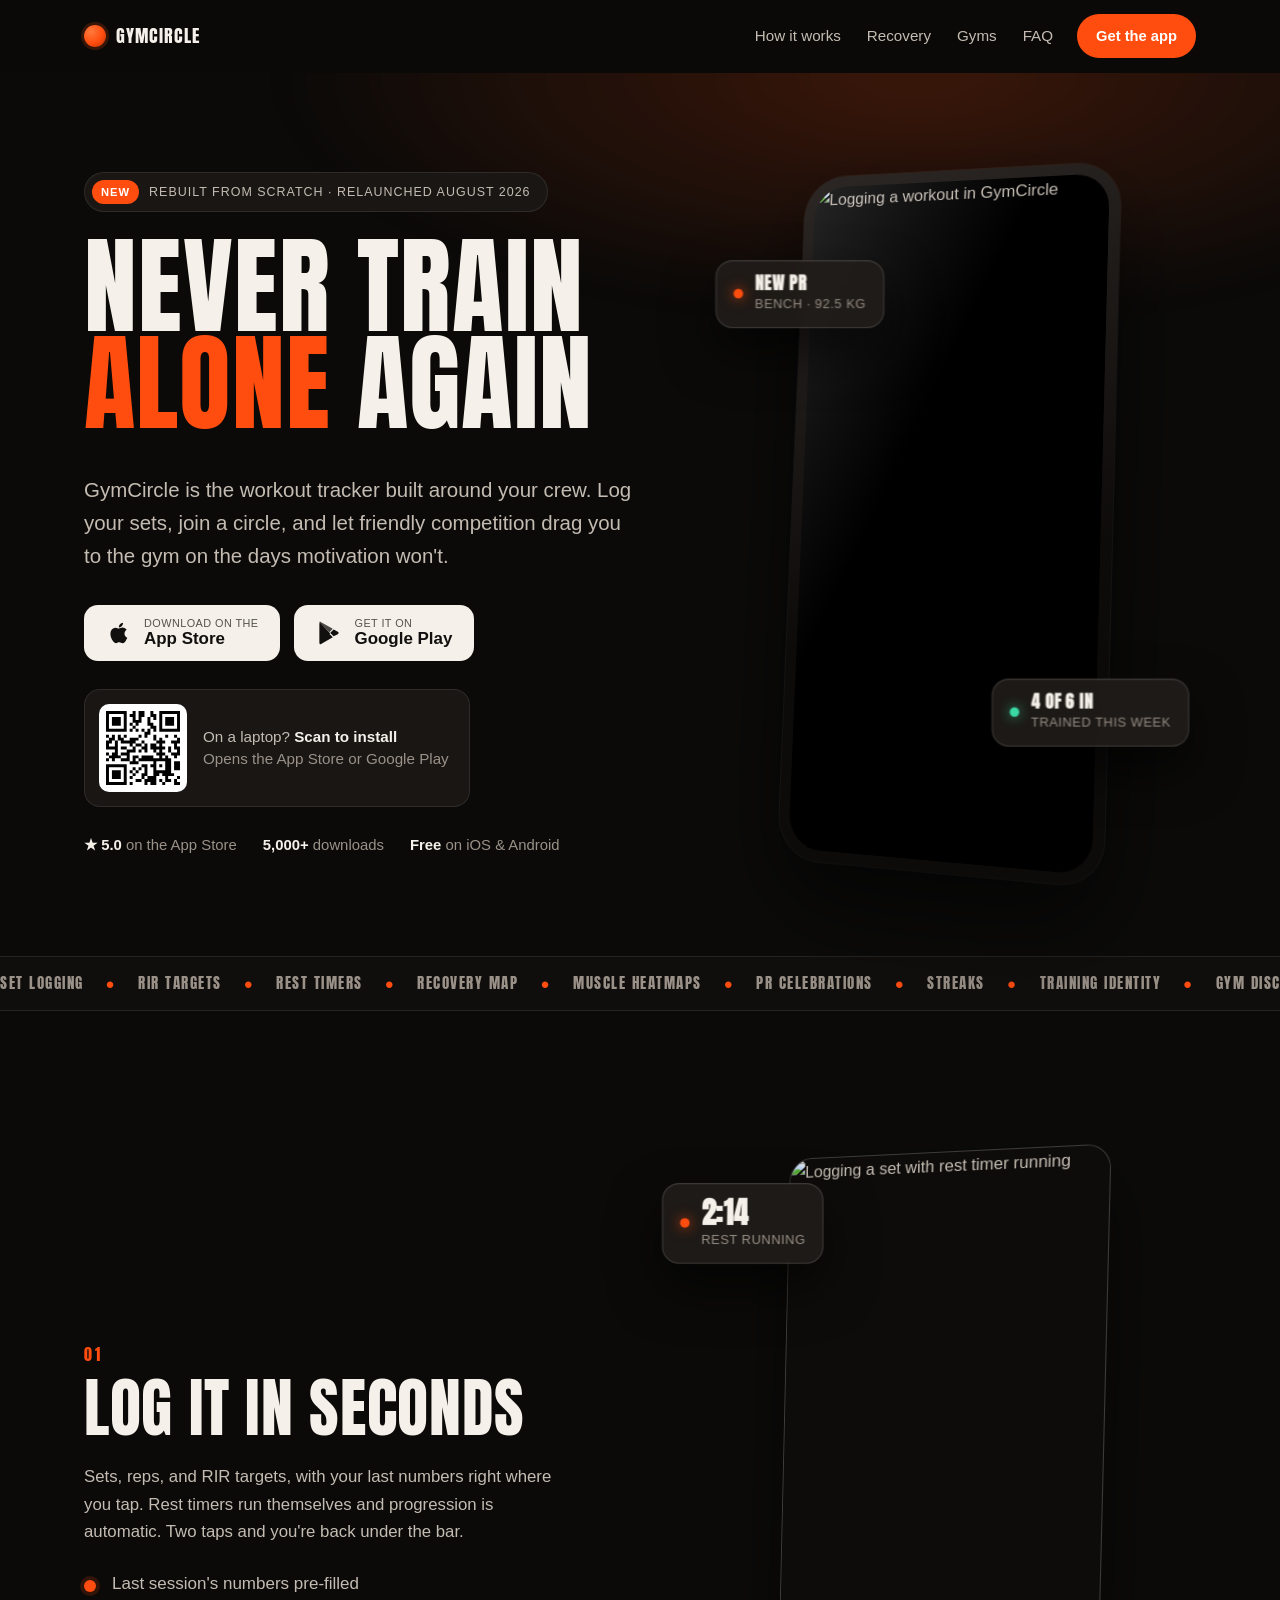
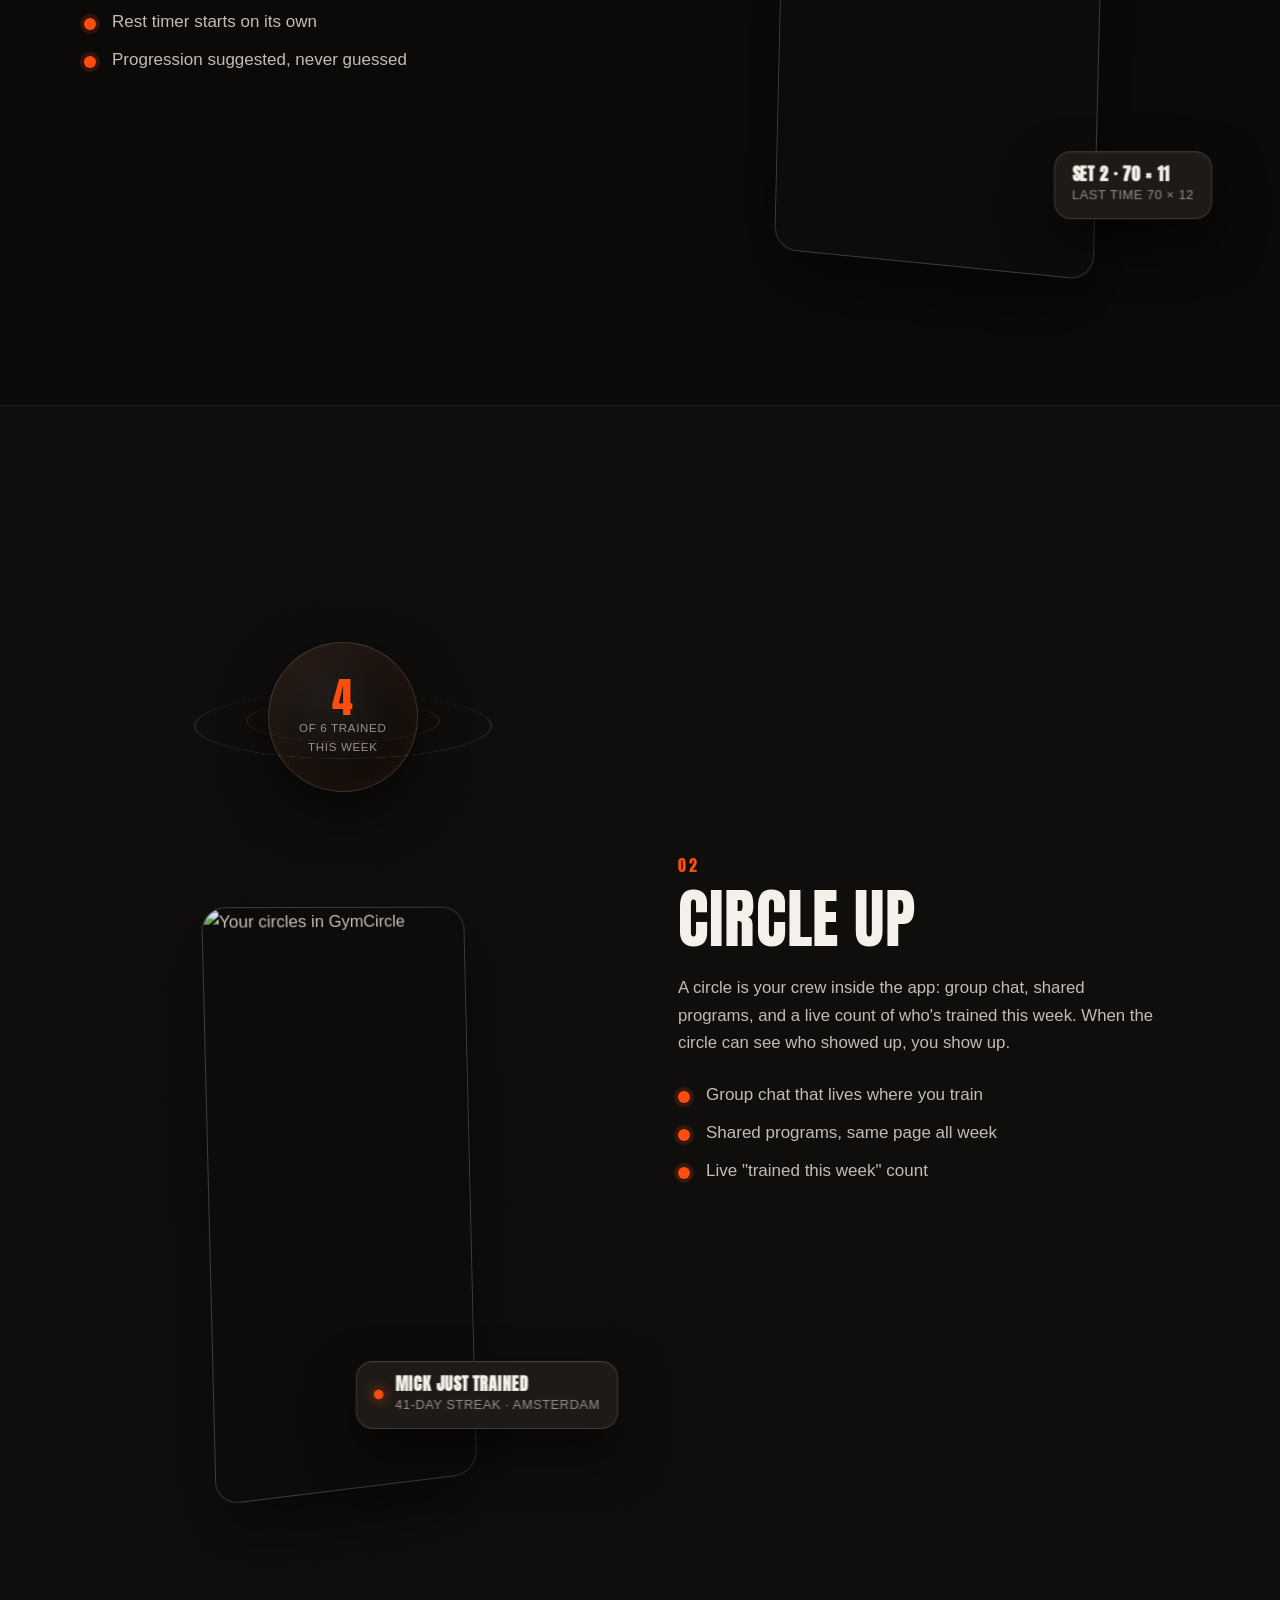
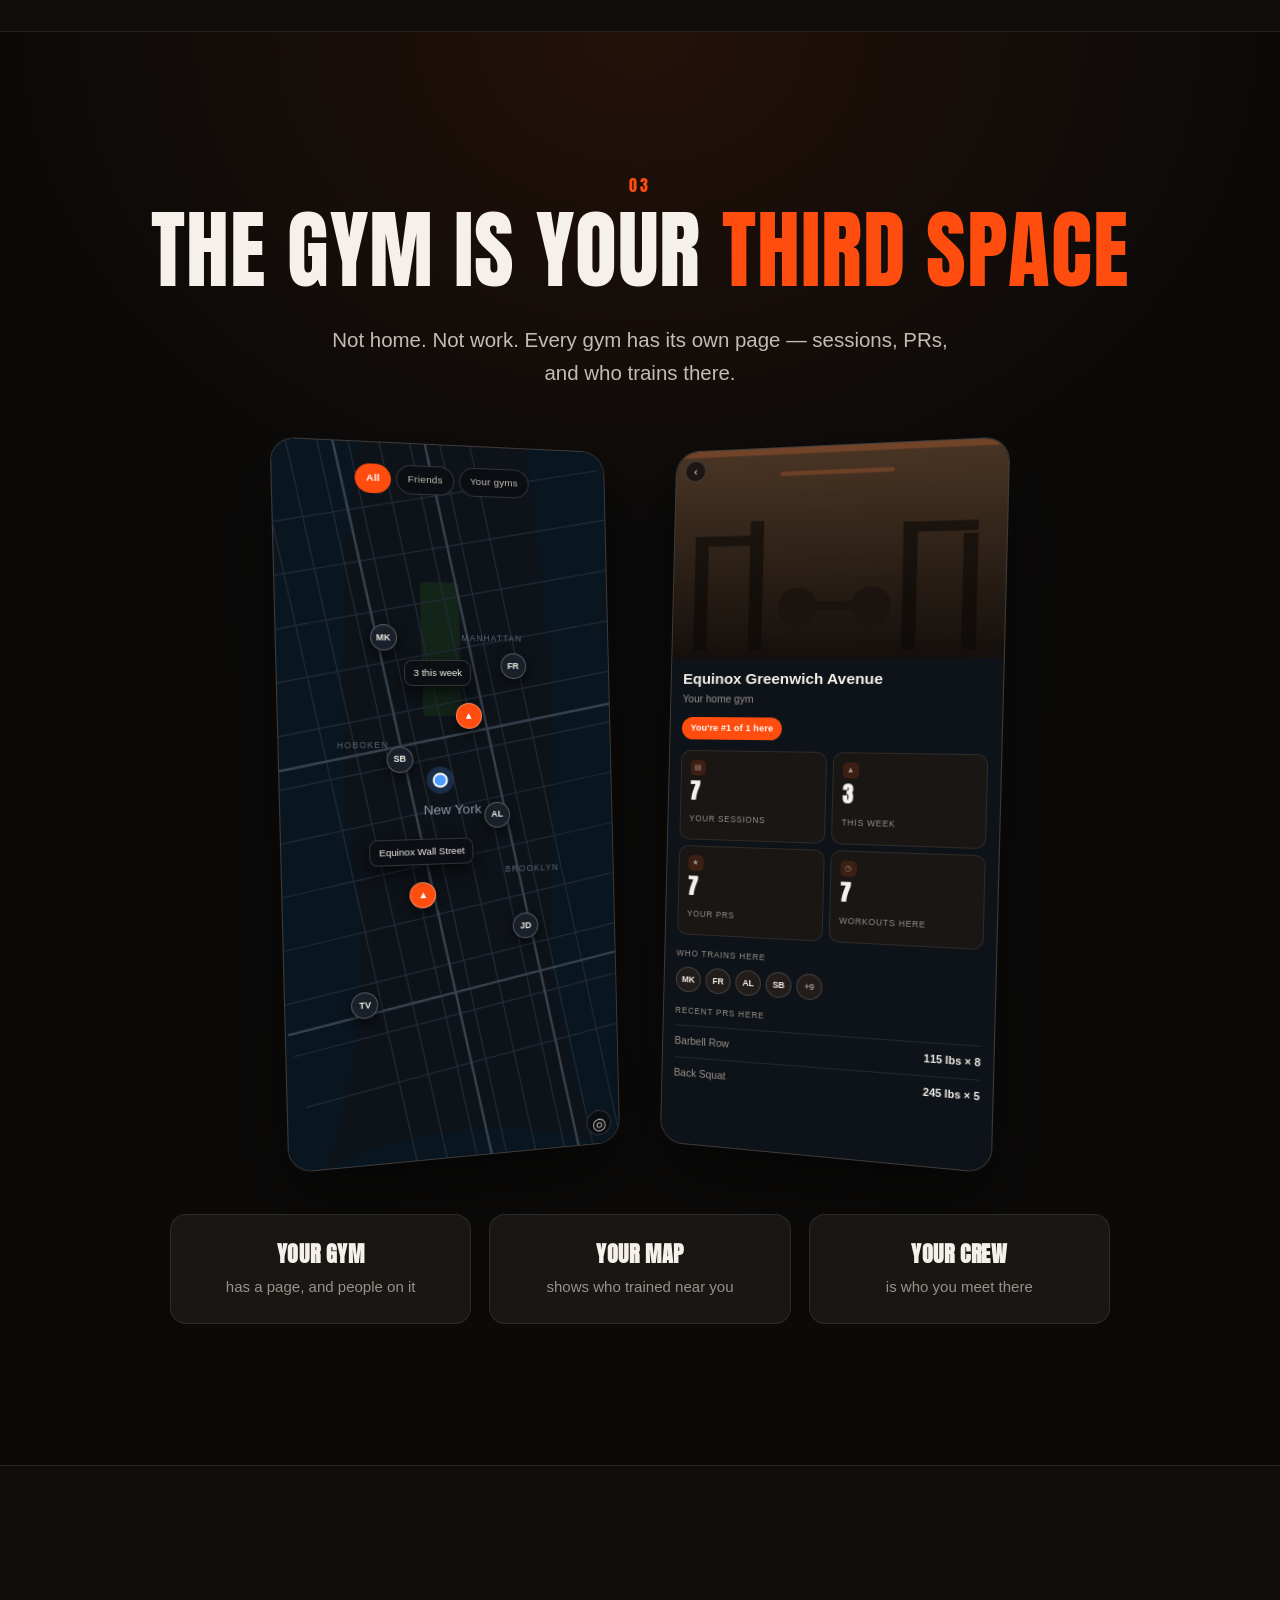
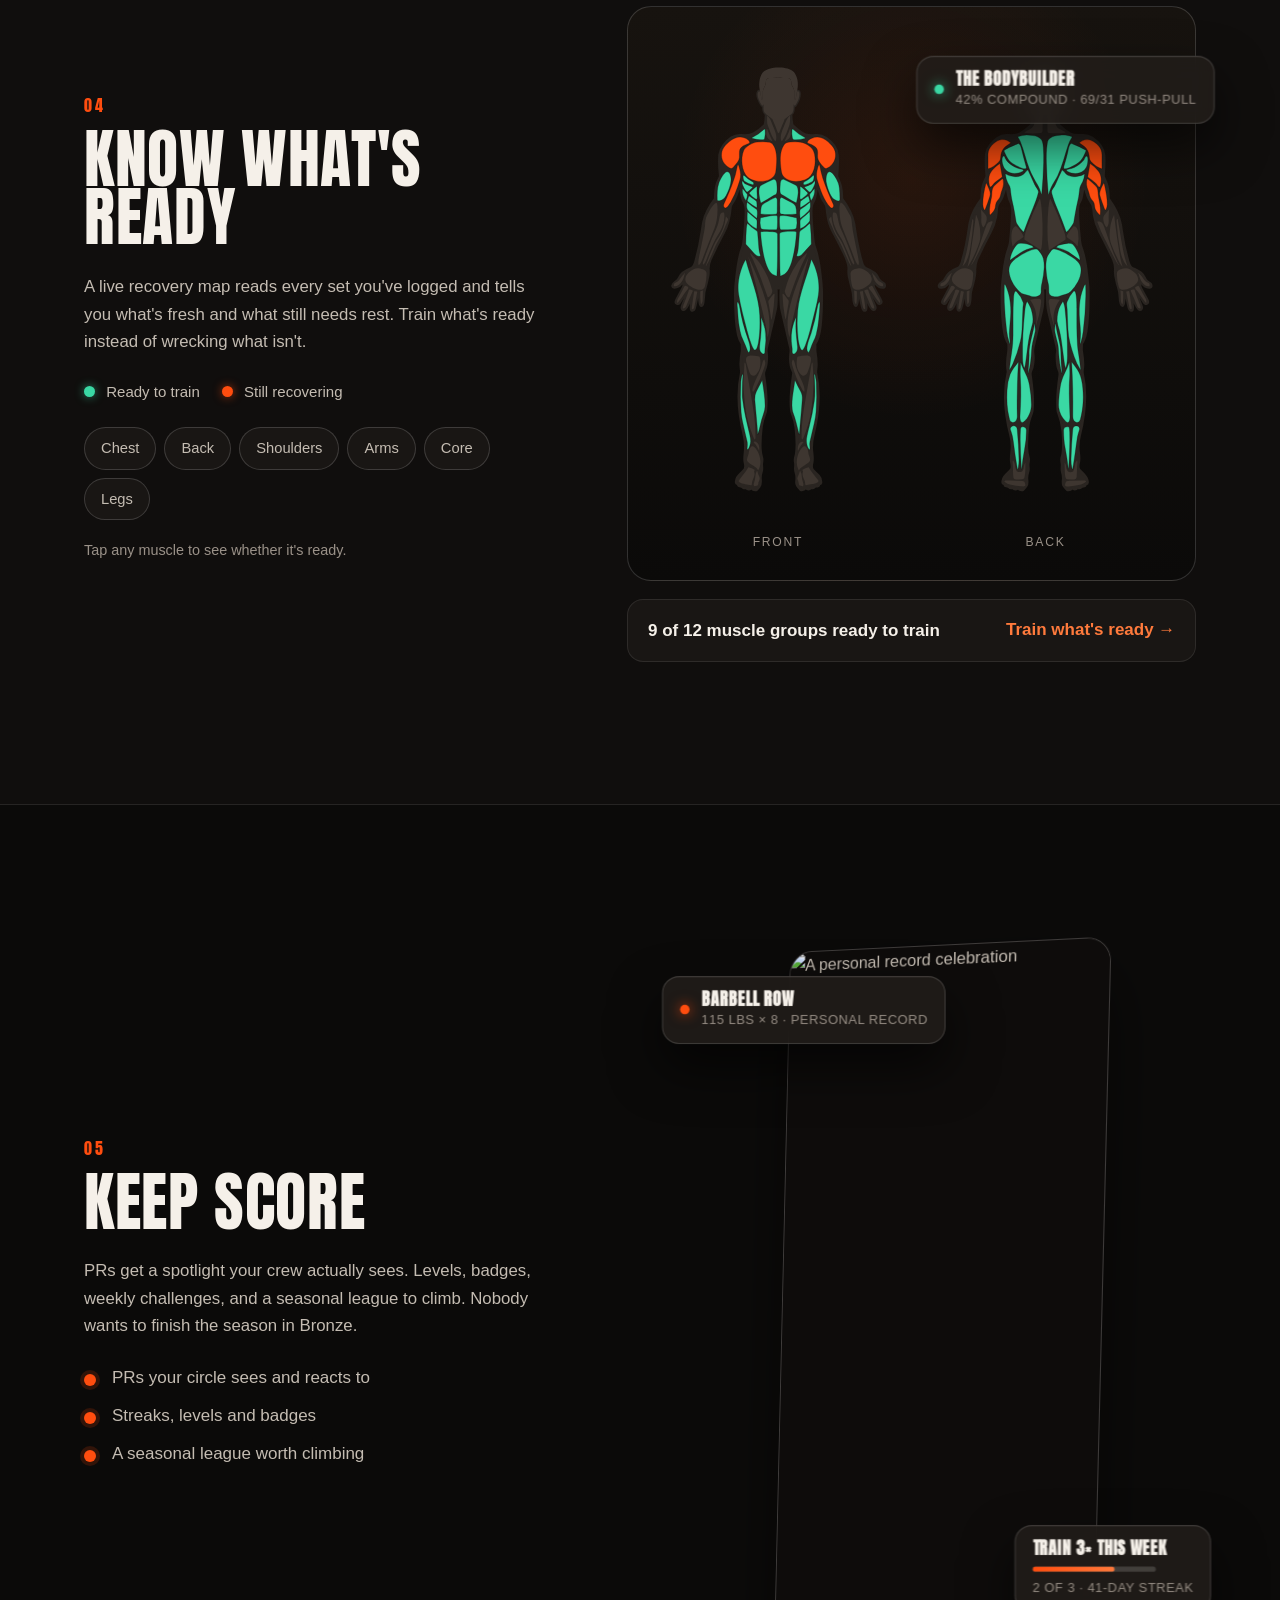
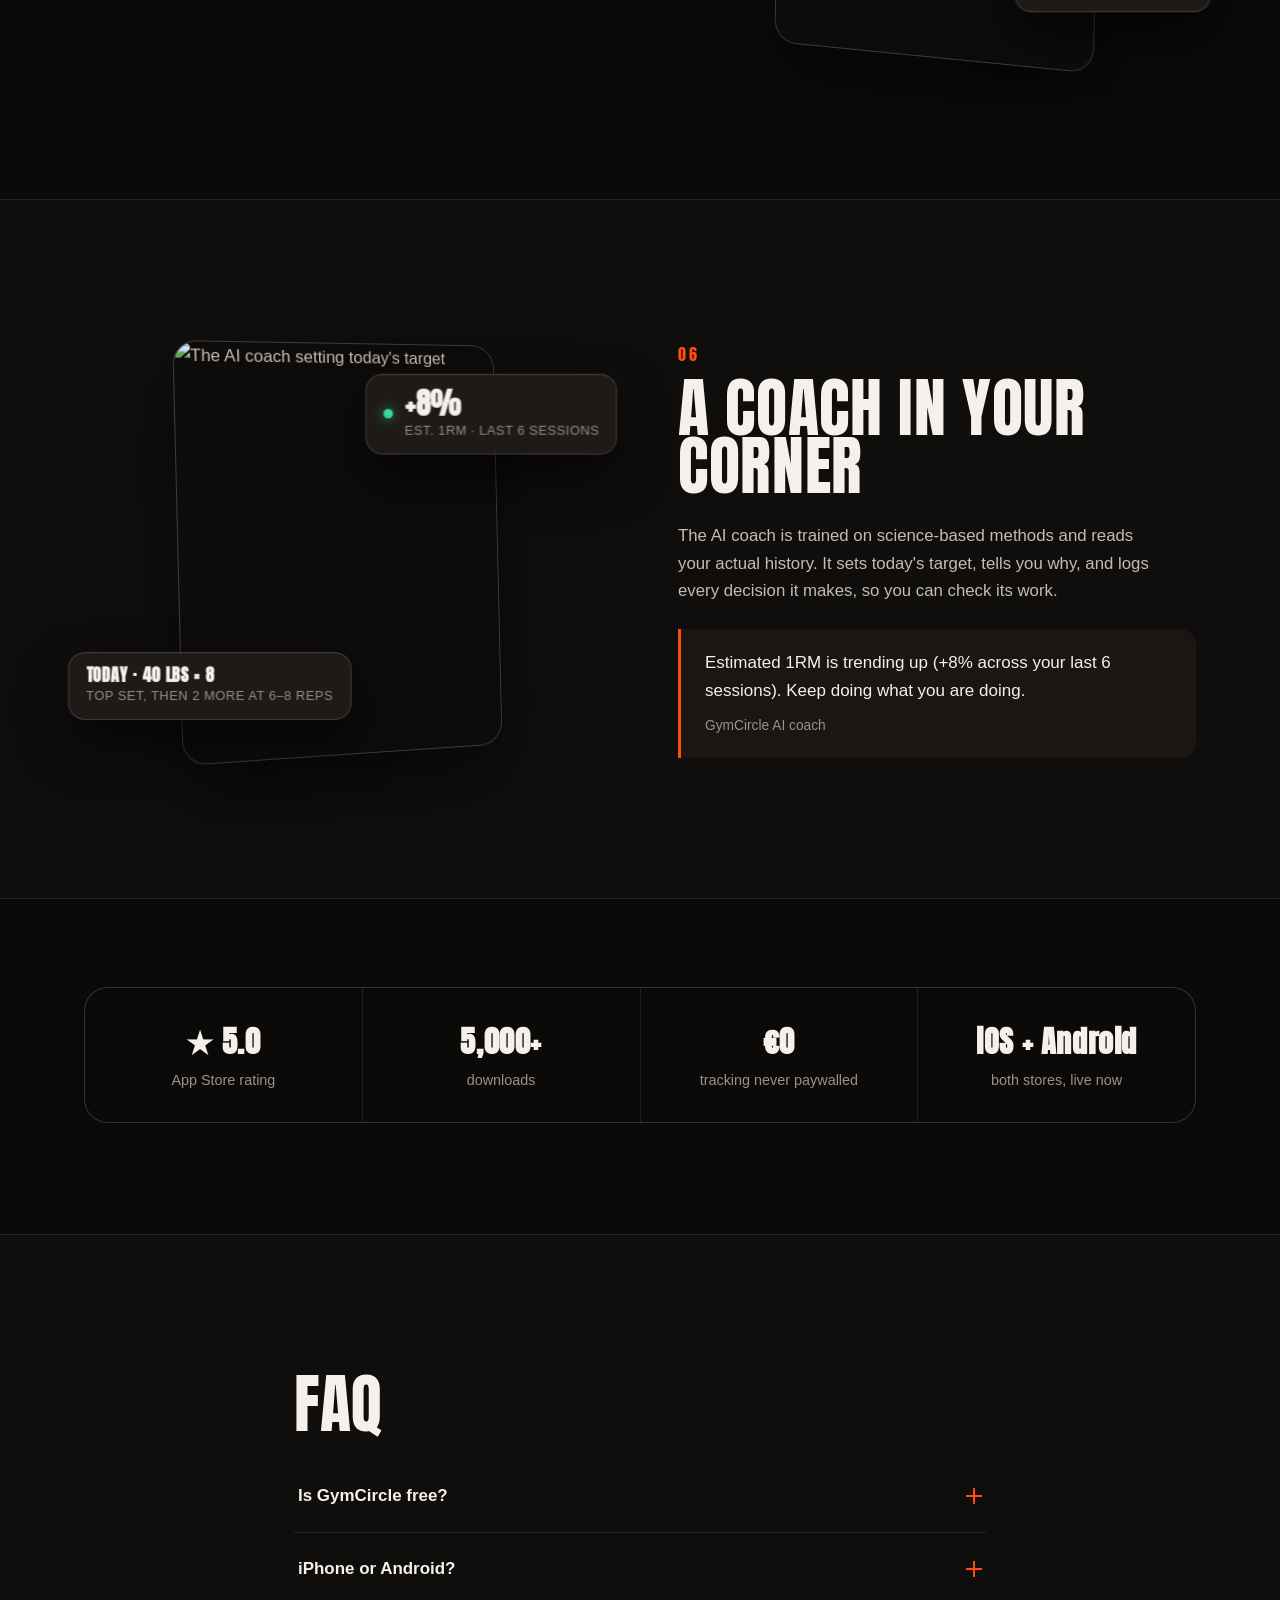
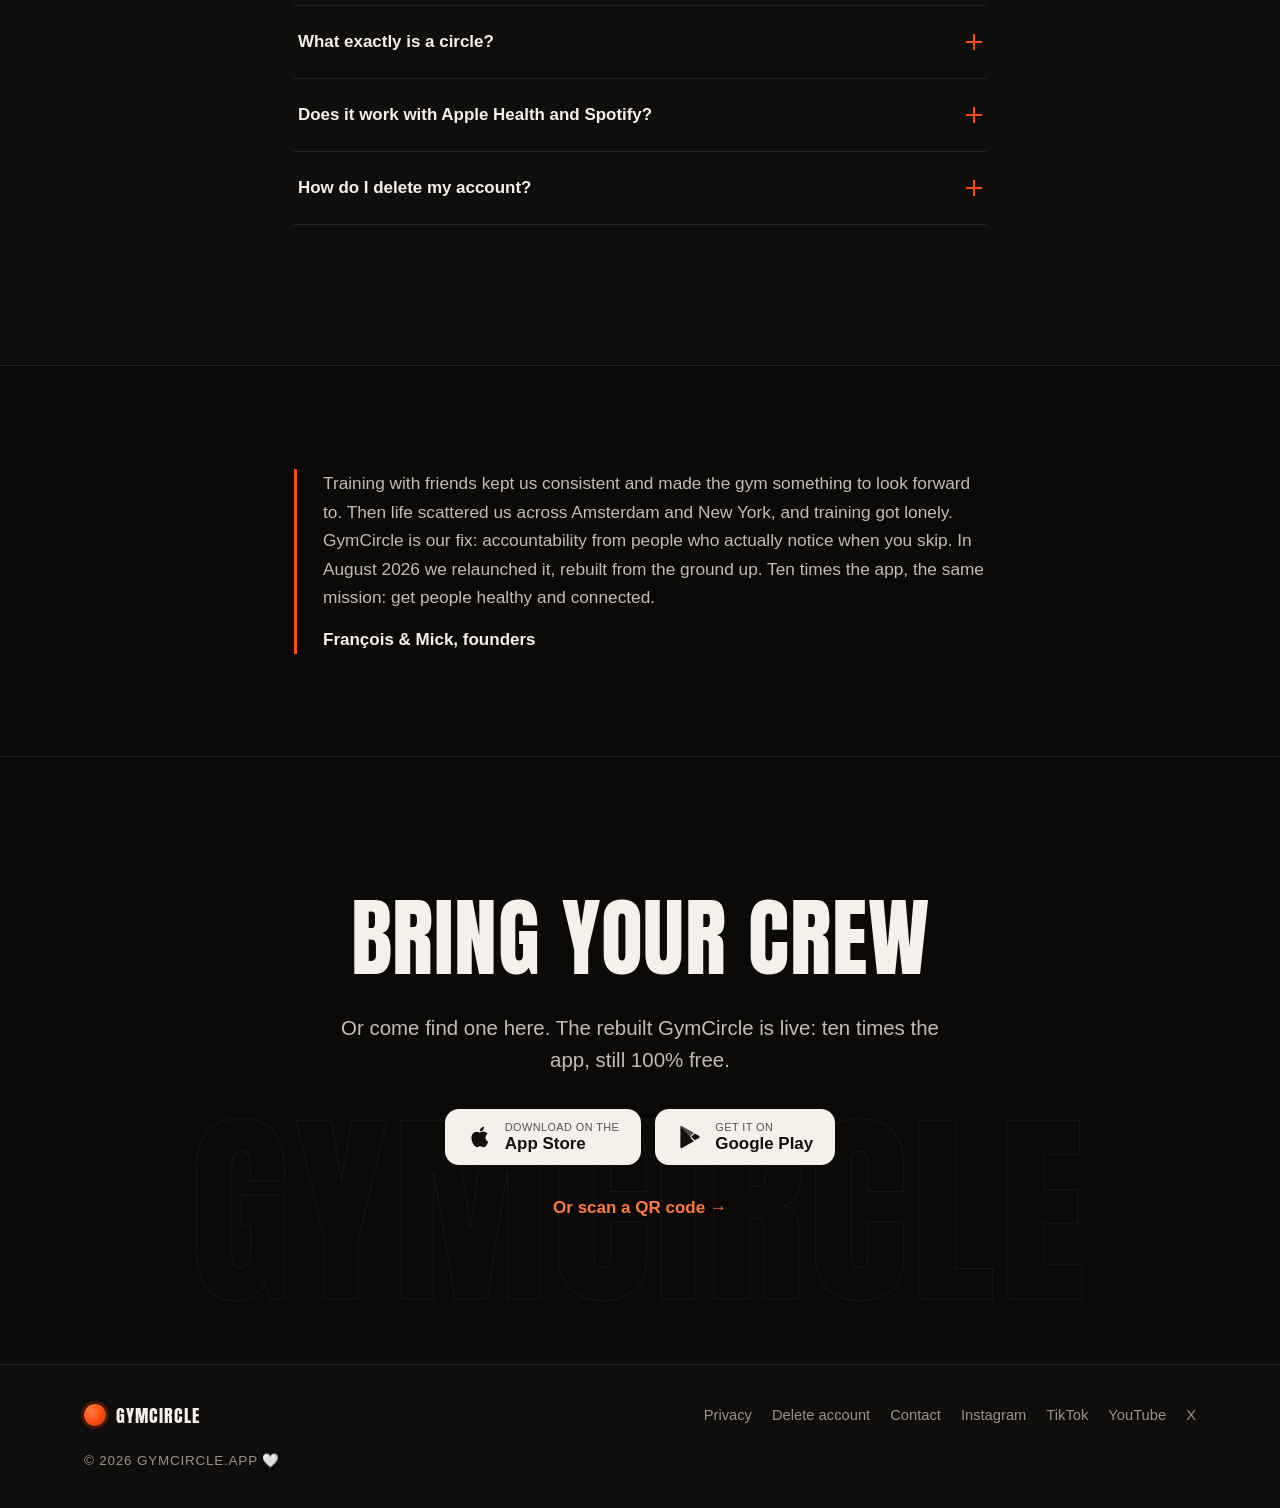
==== commit 02145a8f: "Build the gym map and gym page; add SEO/AEO structured data The map and gym page were the last two s" ====
--- a/gymcircle-site/index.html
+++ b/gymcircle-site/index.html
@@ -12,21 +12,112 @@
 <meta property="og:url" content="https://www.gymcircle.app/">
 <meta property="og:title" content="GymCircle: Never train alone again">
 <meta property="og:description" content="The workout tracker built around your crew. Free on iOS &amp; Android.">
-<meta property="og:image" content="https://www.gymcircle.app/shots/train.png">
+<meta property="og:site_name" content="GymCircle">
+<meta property="og:locale" content="en_US">
+<meta property="og:image" content="https://www.gymcircle.app/og.png">
+<meta property="og:image:width" content="1200">
+<meta property="og:image:height" content="630">
+<meta property="og:image:alt" content="GymCircle — never train alone again. Free on iOS and Android.">
 <meta name="twitter:card" content="summary_large_image">
+<meta name="twitter:title" content="GymCircle: Never train alone again">
+<meta name="twitter:description" content="The workout tracker built around your crew. Free on iOS &amp; Android.">
+<meta name="twitter:image" content="https://www.gymcircle.app/og.png">
+<!-- Lets answer engines and rich results use a full-size image and an
+     unclipped snippet; without it Google caps both. -->
+<meta name="robots" content="index, follow, max-image-preview:large, max-snippet:-1, max-video-preview:-1">
 <link rel="icon" href="/favicon.svg" type="image/svg+xml">
 <link rel="preload" href="assets/fonts/anton-latin-400-normal.woff2" as="font" type="font/woff2" crossorigin>
 <link rel="stylesheet" href="assets/css/styles.css">
+<!-- One graph rather than three loose blocks, so the app, the publisher and
+     the page are linked by @id instead of being three unrelated entities.
+     Note: no aggregateRating. Google requires a real ratingCount alongside
+     it and inventing one is both a policy violation and a lie; add it the
+     day you have the App Store review count. -->
 <script type="application/ld+json">
 {
   "@context": "https://schema.org",
-  "@type": "MobileApplication",
-  "name": "GymCircle",
-  "applicationCategory": "HealthApplication",
-  "operatingSystem": "iOS, Android",
-  "offers": { "@type": "Offer", "price": "0", "priceCurrency": "USD" },
-  "url": "https://www.gymcircle.app/",
-  "downloadUrl": "https://apps.apple.com/us/app/gymcircle/id6470938207"
+  "@graph": [
+    {
+      "@type": "Organization",
+      "@id": "https://www.gymcircle.app/#org",
+      "name": "GymCircle",
+      "url": "https://www.gymcircle.app/",
+      "logo": "https://www.gymcircle.app/favicon.svg",
+      "email": "hello@gymcircle.app",
+      "sameAs": [
+        "https://www.instagram.com/gymcircle.app",
+        "https://www.tiktok.com/@gymcircle.app",
+        "https://www.youtube.com/@gymcircle_app",
+        "https://x.com/gymcircle_app"
+      ]
+    },
+    {
+      "@type": "MobileApplication",
+      "@id": "https://www.gymcircle.app/#app",
+      "name": "GymCircle",
+      "applicationCategory": "HealthApplication",
+      "applicationSubCategory": "Workout tracker",
+      "operatingSystem": "iOS, Android",
+      "description": "A social workout tracker. Log sets, reps and RIR, join a circle of training partners, see a live recovery map of what is ready to train, and find the gyms your friends use.",
+      "featureList": [
+        "Set and rep logging with RIR targets",
+        "Automatic rest timers and progression",
+        "Circles: group chat and shared programs",
+        "Live muscle recovery map",
+        "Gym pages and a gym map",
+        "AI coach trained on science-based methods",
+        "Apple Health and Spotify integration"
+      ],
+      "offers": { "@type": "Offer", "price": "0", "priceCurrency": "USD" },
+      "url": "https://www.gymcircle.app/",
+      "downloadUrl": "https://apps.apple.com/us/app/gymcircle/id6470938207",
+      "installUrl": [
+        "https://apps.apple.com/us/app/gymcircle/id6470938207",
+        "https://play.google.com/store/apps/details?id=gevity.app"
+      ],
+      "publisher": { "@id": "https://www.gymcircle.app/#org" }
+    },
+    {
+      "@type": "WebSite",
+      "@id": "https://www.gymcircle.app/#website",
+      "url": "https://www.gymcircle.app/",
+      "name": "GymCircle",
+      "inLanguage": "en",
+      "publisher": { "@id": "https://www.gymcircle.app/#org" },
+      "about": { "@id": "https://www.gymcircle.app/#app" }
+    },
+    {
+      "@type": "FAQPage",
+      "@id": "https://www.gymcircle.app/#faq",
+      "mainEntity": [
+        {
+          "@type": "Question",
+          "name": "Is GymCircle free?",
+          "acceptedAnswer": { "@type": "Answer", "text": "Yes. Download, log workouts, join circles, all free. There's a marketplace where creators share and sell training programs, but tracking is never paywalled." }
+        },
+        {
+          "@type": "Question",
+          "name": "iPhone or Android?",
+          "acceptedAnswer": { "@type": "Answer", "text": "Both. GymCircle is on the App Store and Google Play." }
+        },
+        {
+          "@type": "Question",
+          "name": "What exactly is a circle?",
+          "acceptedAnswer": { "@type": "Answer", "text": "Your training crew inside the app: its own chat, shared programs, and a live view of who's trained this week. Bring your gym friends or find new ones at your gym." }
+        },
+        {
+          "@type": "Question",
+          "name": "Does it work with Apple Health and Spotify?",
+          "acceptedAnswer": { "@type": "Answer", "text": "Yes. Workouts sync to Apple Health, and you can control your Spotify soundtrack without leaving the app." }
+        },
+        {
+          "@type": "Question",
+          "name": "How do I delete my account?",
+          "acceptedAnswer": { "@type": "Answer", "text": "In the app under Settings → Account, or via the delete account page. Questions: hello@gymcircle.app." }
+        }
+      ]
+    }
+  ]
 }
 </script>
 </head>
@@ -202,11 +293,104 @@
     <h2 class="display display--lg center">The gym is your <em>third space</em></h2>
     <p class="lede center narrow">Not home. Not work. Every gym has its own page — sessions, PRs, and who trains there.</p>
     <div class="third__media">
-      <figure class="shot shot--tilt-l">
-        <img class="media" loading="lazy" src="https://www.gymcircle.app/shots/map.png" alt="Gym map showing friends and your gyms">
+      <!-- The map, built rather than screenshotted. Correct before any JS runs;
+           the chips only add filtering. -->
+      <figure class="shot shot--tilt-l shot--live">
+        <div class="screen map js-map" role="img"
+             aria-label="Gym map. Six gyms where your friends train, two of your own gyms, and your location. Equinox Wall Street has three sessions this week.">
+          <svg class="screen__svg" viewBox="0 0 360 780" preserveAspectRatio="xMidYMid slice" aria-hidden="true">
+            <rect width="360" height="780" fill="#0E1319"/>
+            <!-- Two rivers and a harbour: enough geography to read as a city. -->
+            <path d="M0 0 H88 C70 160 58 330 76 470 C90 596 68 692 40 780 H0 Z" fill="#09151F"/>
+            <path d="M360 0 H272 C288 148 302 306 290 442 C278 578 302 690 332 780 H360 Z" fill="#09151F"/>
+            <path d="M40 780 C120 742 250 742 332 780 Z" fill="#09151F"/>
+            <rect x="152" y="150" width="42" height="146" rx="5" fill="#132419"/>
+            <g transform="rotate(-11 180 390)">
+              <g stroke="#232C38" stroke-width="1.3">
+                <path d="M60 -40 V820 M92 -40 V820 M124 -40 V820 M156 -40 V820 M188 -40 V820 M220 -40 V820 M252 -40 V820 M284 -40 V820"/>
+                <path d="M-40 60 H420 M-40 116 H420 M-40 172 H420 M-40 228 H420 M-40 284 H420 M-40 340 H420
+                         M-40 396 H420 M-40 452 H420 M-40 508 H420 M-40 564 H420 M-40 620 H420 M-40 676 H420"/>
+              </g>
+              <g stroke="#38434F" stroke-width="2.6" stroke-linecap="round">
+                <path d="M140 -40 V820 M236 -40 V820 M-40 320 H420 M-40 596 H420"/>
+              </g>
+            </g>
+            <g fill="#5A6674" font-family="Helvetica,Arial,sans-serif" font-size="9" letter-spacing="1.4">
+              <text x="196" y="214">MANHATTAN</text>
+              <text x="60" y="330">HOBOKEN</text>
+              <text x="238" y="470">BROOKLYN</text>
+            </g>
+            <text x="150" y="404" fill="#8B95A2" font-family="Helvetica,Arial,sans-serif" font-size="15">New York</text>
+          </svg>
+
+          <div class="map__chips">
+            <button type="button" class="map__chip is-on" data-filter="all">All</button>
+            <button type="button" class="map__chip" data-filter="friend">Friends</button>
+            <button type="button" class="map__chip" data-filter="gym">Your gyms</button>
+          </div>
+
+          <span class="pin pin--gym" data-kind="gym" style="--x:56%;--y:38%">▲</span>
+          <span class="pin pin--gym" data-kind="gym" style="--x:41%;--y:63%">▲</span>
+          <span class="pin" data-kind="friend" style="--x:31%;--y:27%">MK</span>
+          <span class="pin" data-kind="friend" style="--x:70%;--y:31%">FR</span>
+          <span class="pin" data-kind="friend" style="--x:64%;--y:52%">AL</span>
+          <span class="pin" data-kind="friend" style="--x:35%;--y:44%">SB</span>
+          <span class="pin" data-kind="friend" style="--x:72%;--y:68%">JD</span>
+          <span class="pin" data-kind="friend" style="--x:23%;--y:78%">TV</span>
+          <span class="pin pin--you" style="--x:47%;--y:47%"></span>
+          <span class="map__callout" style="--x:47%;--y:32%">3 this week</span>
+          <span class="map__callout" style="--x:41%;--y:57%">Equinox Wall Street</span>
+          <span class="map__locate" aria-hidden="true">◎</span>
+        </div>
       </figure>
+
       <figure class="shot shot--tilt-r">
-        <img class="media" loading="lazy" src="https://www.gymcircle.app/shots/gympage.png" alt="Gym page for Equinox Greenwich Avenue">
+        <div class="screen" role="img"
+             aria-label="Gym page for Equinox Greenwich Avenue, your home gym. You are number 1 of 1 here, with 7 sessions, 3 this week, 7 personal records and 7 workouts logged.">
+          <div class="gym__hero">
+            <svg viewBox="0 0 360 234" preserveAspectRatio="xMidYMid slice" aria-hidden="true">
+              <defs>
+                <linearGradient id="gymlight" x1="0" y1="0" x2="0" y2="1">
+                  <stop offset="0" stop-color="#4A3524"/><stop offset="1" stop-color="#140F0C"/>
+                </linearGradient>
+              </defs>
+              <rect width="360" height="234" fill="url(#gymlight)"/>
+              <g fill="#0C0908" opacity=".62">
+                <rect x="24" y="96" width="15" height="128"/><rect x="86" y="80" width="15" height="144"/>
+                <rect x="253" y="86" width="15" height="138"/><rect x="316" y="100" width="15" height="124"/>
+                <rect x="24" y="96" width="77" height="11"/><rect x="253" y="86" width="78" height="11"/>
+              </g>
+              <g fill="#1B1310" opacity=".85">
+                <circle cx="140" cy="176" r="21"/><circle cx="220" cy="176" r="21"/>
+                <rect x="140" y="171" width="80" height="10" rx="4"/>
+              </g>
+              <g fill="#FF7A3C" opacity=".22">
+                <rect x="0" y="0" width="360" height="7"/><rect x="118" y="26" width="124" height="5" rx="2"/>
+              </g>
+            </svg>
+            <span class="gym__back" aria-hidden="true">‹</span>
+          </div>
+          <div class="gym__body">
+            <p class="gym__name">Equinox Greenwich Avenue</p>
+            <p class="gym__sub">Your home gym</p>
+            <span class="gym__pill">You're #1 of 1 here</span>
+            <div class="gym__grid">
+              <div class="gym__stat"><span class="gym__ico" aria-hidden="true">▤</span><b>7</b><span>Your sessions</span></div>
+              <div class="gym__stat"><span class="gym__ico" aria-hidden="true">▲</span><b>3</b><span>This week</span></div>
+              <div class="gym__stat"><span class="gym__ico" aria-hidden="true">★</span><b>7</b><span>Your PRs</span></div>
+              <div class="gym__stat"><span class="gym__ico" aria-hidden="true">◷</span><b>7</b><span>Workouts here</span></div>
+            </div>
+            <p class="gym__label">Who trains here</p>
+            <div class="gym__crew" aria-hidden="true">
+              <span class="gym__av">MK</span><span class="gym__av">FR</span>
+              <span class="gym__av">AL</span><span class="gym__av">SB</span>
+              <span class="gym__av gym__av--more">+9</span>
+            </div>
+            <p class="gym__label">Recent PRs here</p>
+            <div class="gym__pr"><span>Barbell Row</span><b>115 lbs &times; 8</b></div>
+            <div class="gym__pr"><span>Back Squat</span><b>245 lbs &times; 5</b></div>
+          </div>
+        </div>
       </figure>
     </div>
     <div class="third__stats">
--- a/gymcircle-site/assets/css/styles.css
+++ b/gymcircle-site/assets/css/styles.css
@@ -317,7 +317,7 @@
 /* Reserve the frame before the asset arrives: no layout shift while loading,
    and no collapsed hole if one 404s. These ratios assume phone screenshots —
    check them against your real /shots dimensions if you swap assets. */
-.shot .media{ width:100%; height:auto; aspect-ratio:9/19.5; object-fit:cover; object-position:top center; background:#0E0C0B; }
+.shot .media{ width:330px; max-width:100%; height:auto; aspect-ratio:9/19.5; object-fit:cover; object-position:top center; background:#0E0C0B; }
 .shot--card .media{ aspect-ratio:4/5; object-fit:contain; }
 /* Screenshots as slabs standing in the room, not stickers rotated on the
    page. Hovering brings one square to the viewer and pulls it forward. */
@@ -325,12 +325,107 @@
 .shot--tilt-l{ transform:rotateY(14deg) rotateZ(-1.4deg); }
 .shot--sm{ max-width:270px; }
 @media (hover:hover){
-  .shot:hover{ transform:rotateY(0) rotateZ(0) translateY(-10px) translateZ(46px); }
+  /* .shot--live opts out: a slab holding real controls must not shift under
+     the pointer on hover, or the thing you aimed at moves before you click. */
+  .shot:not(.shot--live):hover{ transform:rotateY(0) rotateZ(0) translateY(-10px) translateZ(46px); }
 }
 @media (max-width:640px){
   .shot--tilt-r{ transform:rotateY(-8deg) rotateZ(1.4deg); }
   .shot--tilt-l{ transform:rotateY(8deg) rotateZ(-1.4deg); }
 }
+
+/* ---------- Built app screens: the gym map and a gym page -----------------
+   These two were screenshots pointing at gymcircle.app. Built in markup they
+   stay sharp at any size, need no asset to arrive, and the map's filter
+   actually filters. They live in the same .shot slab as everything else. */
+/* A definite width, not 100%: .shot is a shrink-to-fit figure, so a percentage
+   here resolves against a parent that is itself sized by this child, and the
+   screen collapses to nothing. max-width keeps it shrinkable on small screens. */
+.screen{
+  position:relative; width:330px; max-width:100%; aspect-ratio:9/19.5;
+  background:#0E1319; overflow:hidden;
+}
+.screen__svg{ position:absolute; inset:0; width:100%; height:100%; }
+
+.map__chips{
+  position:absolute; top:3%; left:0; right:0; z-index:4;
+  display:flex; justify-content:center; gap:5px; padding-inline:8px;
+}
+.map__chip{
+  background:rgba(10,12,16,.84); border:1px solid var(--line-2); color:var(--body);
+  border-radius:999px; padding:5px 10px; font-size:.62rem; letter-spacing:.02em;
+  cursor:pointer; white-space:nowrap; backdrop-filter:blur(6px);
+  transition:background .2s, color .2s, border-color .2s;
+}
+.map__chip.is-on{ background:var(--orange); border-color:var(--orange); color:#fff; font-weight:700; }
+
+.pin{
+  position:absolute; left:var(--x); top:var(--y); z-index:2;
+  translate:-50% -50%; width:26px; height:26px; border-radius:50%;
+  display:grid; place-items:center; font-size:.55rem; font-weight:700;
+  color:var(--ink); background:#1A2029; border:1.5px solid rgba(255,255,255,.26);
+  box-shadow:0 4px 12px rgba(0,0,0,.65);
+  transition:opacity .3s ease, scale .3s cubic-bezier(.2,.7,.3,1);
+}
+.pin--gym{ background:var(--orange); border-color:rgba(255,255,255,.34); color:#fff; font-size:.62rem; }
+.pin--you{
+  width:15px; height:15px; background:#4C9BFF; border:2px solid #fff;
+  box-shadow:0 0 0 6px rgba(76,155,255,.20);
+}
+/* Dimmed rather than removed, so the map keeps its shape as you filter. */
+.map--filtered .pin[data-kind]:not(.is-shown){ opacity:.14; scale:.82; }
+
+.map__callout{
+  position:absolute; left:var(--x); top:var(--y); translate:-50% -50%; z-index:3;
+  background:#0B0E13; border:1px solid var(--line-2); border-radius:8px;
+  padding:4px 8px; font-size:.6rem; color:var(--ink); white-space:nowrap;
+  box-shadow:0 6px 18px rgba(0,0,0,.7);
+}
+.map__locate{
+  position:absolute; right:8px; bottom:8px; z-index:3; width:26px; height:26px;
+  border-radius:50%; background:rgba(10,12,16,.86); border:1px solid var(--line-2);
+  display:grid; place-items:center; color:var(--body);
+}
+
+.gym__hero{ position:relative; height:30%; }
+.gym__hero svg{ position:absolute; inset:0; width:100%; height:100%; }
+.gym__back{
+  position:absolute; top:9px; left:9px; z-index:2; width:22px; height:22px; border-radius:50%;
+  background:rgba(10,12,16,.7); border:1px solid var(--line-2); display:grid; place-items:center;
+  color:var(--ink); font-size:.7rem;
+}
+.gym__body{ padding:11px 12px; }
+.gym__name{ margin:0; font-size:.96rem; font-weight:700; color:var(--ink); line-height:1.18; }
+.gym__sub{ margin:3px 0 0; font-size:.66rem; color:var(--dim); }
+.gym__pill{
+  display:inline-block; margin-top:9px; background:var(--orange); color:#fff;
+  font-size:.58rem; font-weight:700; padding:4px 9px; border-radius:999px; letter-spacing:.02em;
+}
+.gym__grid{ display:grid; grid-template-columns:1fr 1fr; gap:6px; margin-top:11px; }
+.gym__stat{ background:var(--surface); border:1px solid var(--line); border-radius:10px; padding:9px; }
+.gym__stat b{ display:block; font-family:var(--font-display); font-size:1.3rem; color:var(--ink); line-height:1; }
+.gym__stat span{ font-size:.52rem; letter-spacing:.09em; text-transform:uppercase; color:var(--dim); }
+.gym__ico{
+  width:16px; height:16px; border-radius:5px; margin-bottom:7px;
+  background:rgba(255,77,15,.16); color:var(--orange);
+  display:grid; place-items:center; font-size:.58rem;
+}
+.gym__label{
+  margin:13px 0 7px; font-size:.52rem; letter-spacing:.11em;
+  text-transform:uppercase; color:var(--dim);
+}
+.gym__crew{ display:flex; gap:5px; }
+.gym__av{
+  width:26px; height:26px; border-radius:50%; display:grid; place-items:center;
+  font-size:.55rem; font-weight:700; color:var(--ink);
+  background:var(--surface-2); border:1px solid var(--line-2);
+}
+.gym__av--more{ color:var(--dim); }
+.gym__pr{
+  display:flex; justify-content:space-between; align-items:baseline; gap:10px;
+  padding:7px 0; border-top:1px solid var(--line); font-size:.66rem; color:var(--dim);
+}
+.gym__pr b{ color:var(--ink); font-weight:600; }
 
 .pull{
   margin:0; padding:20px 24px; border-left:3px solid var(--orange);
